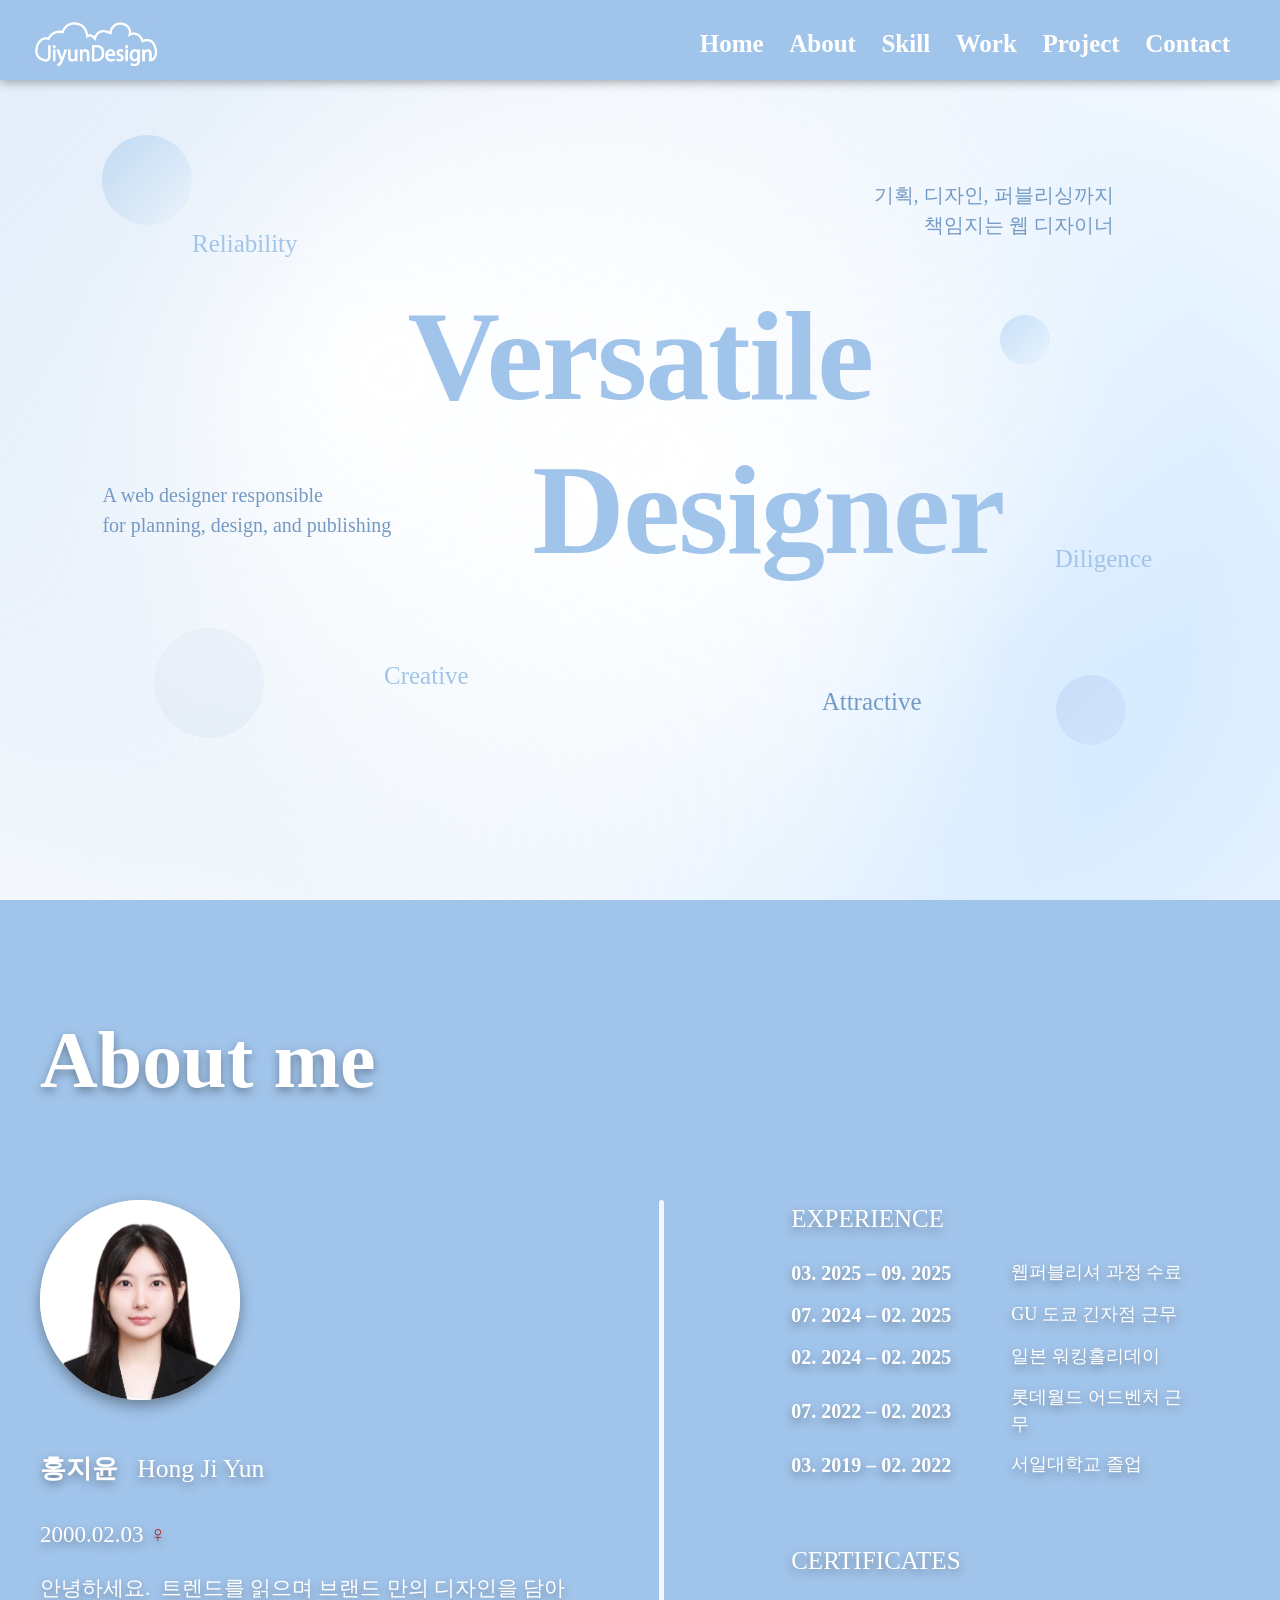
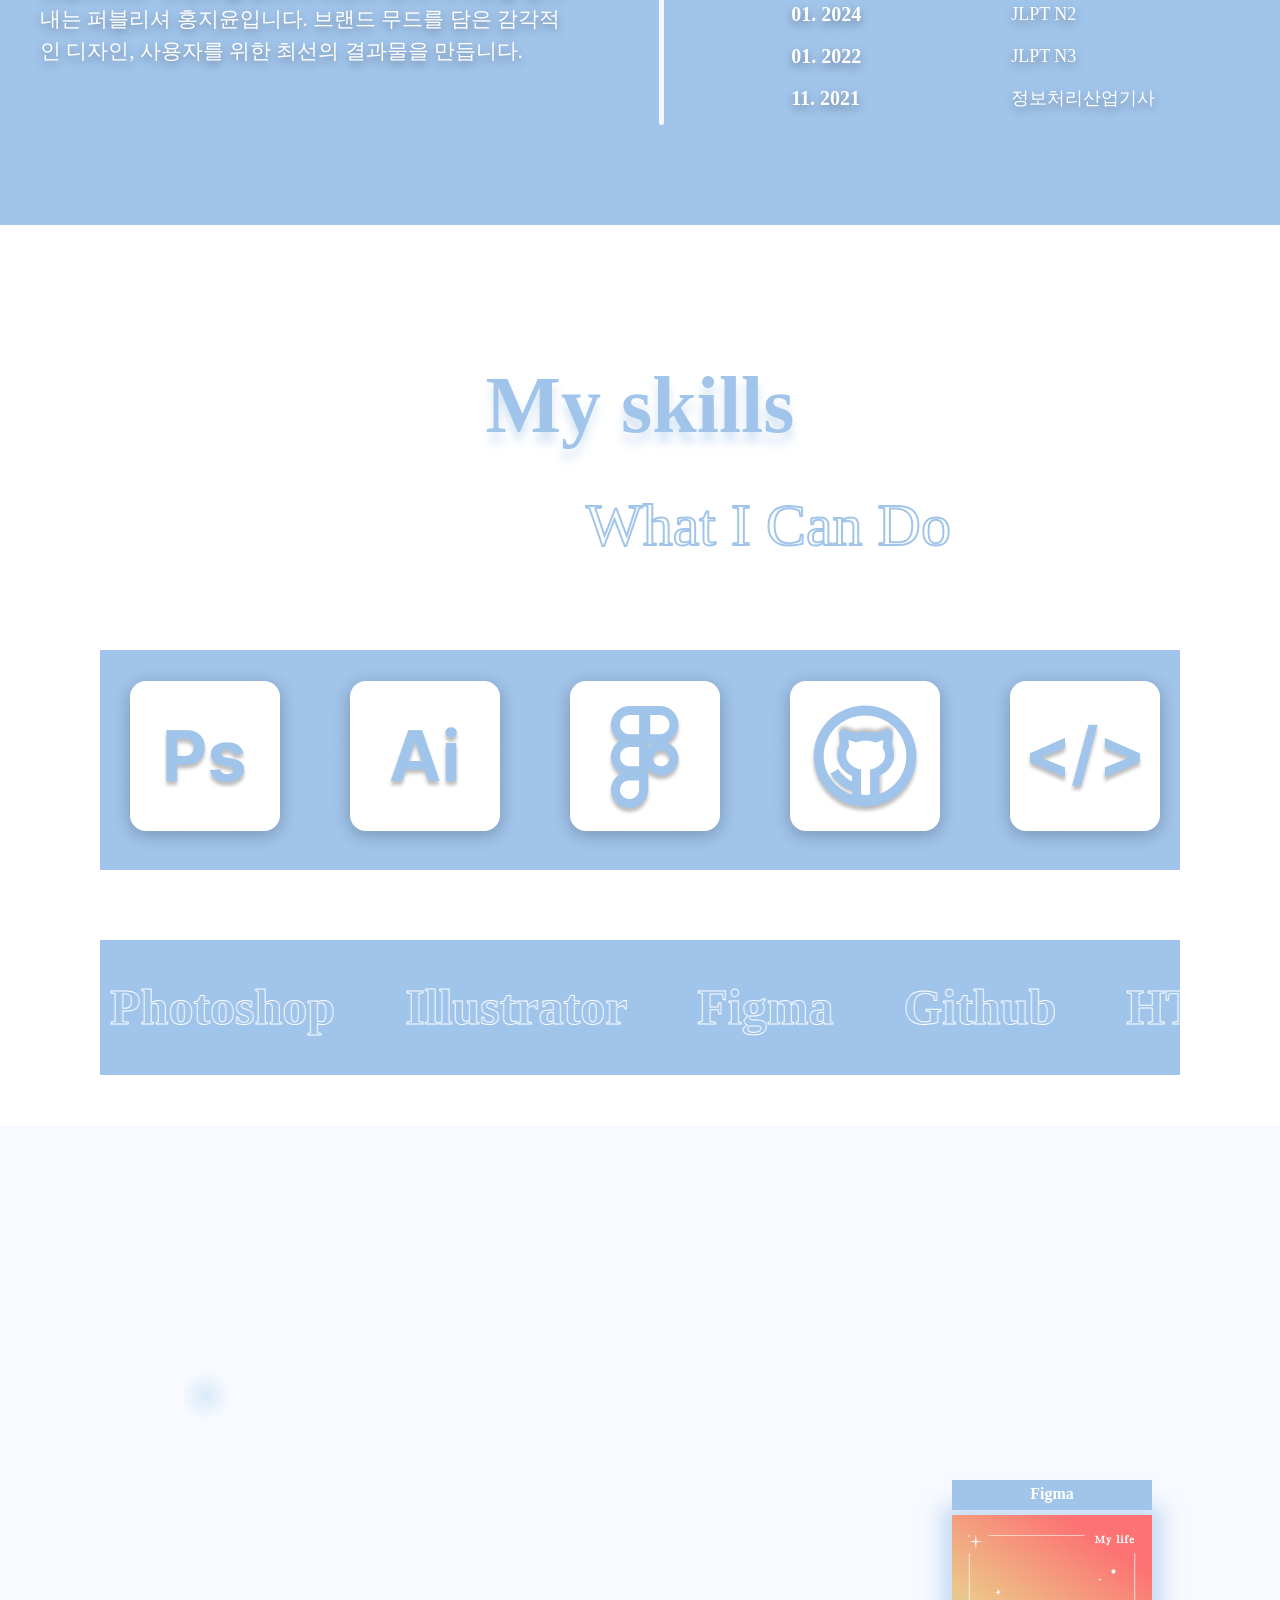
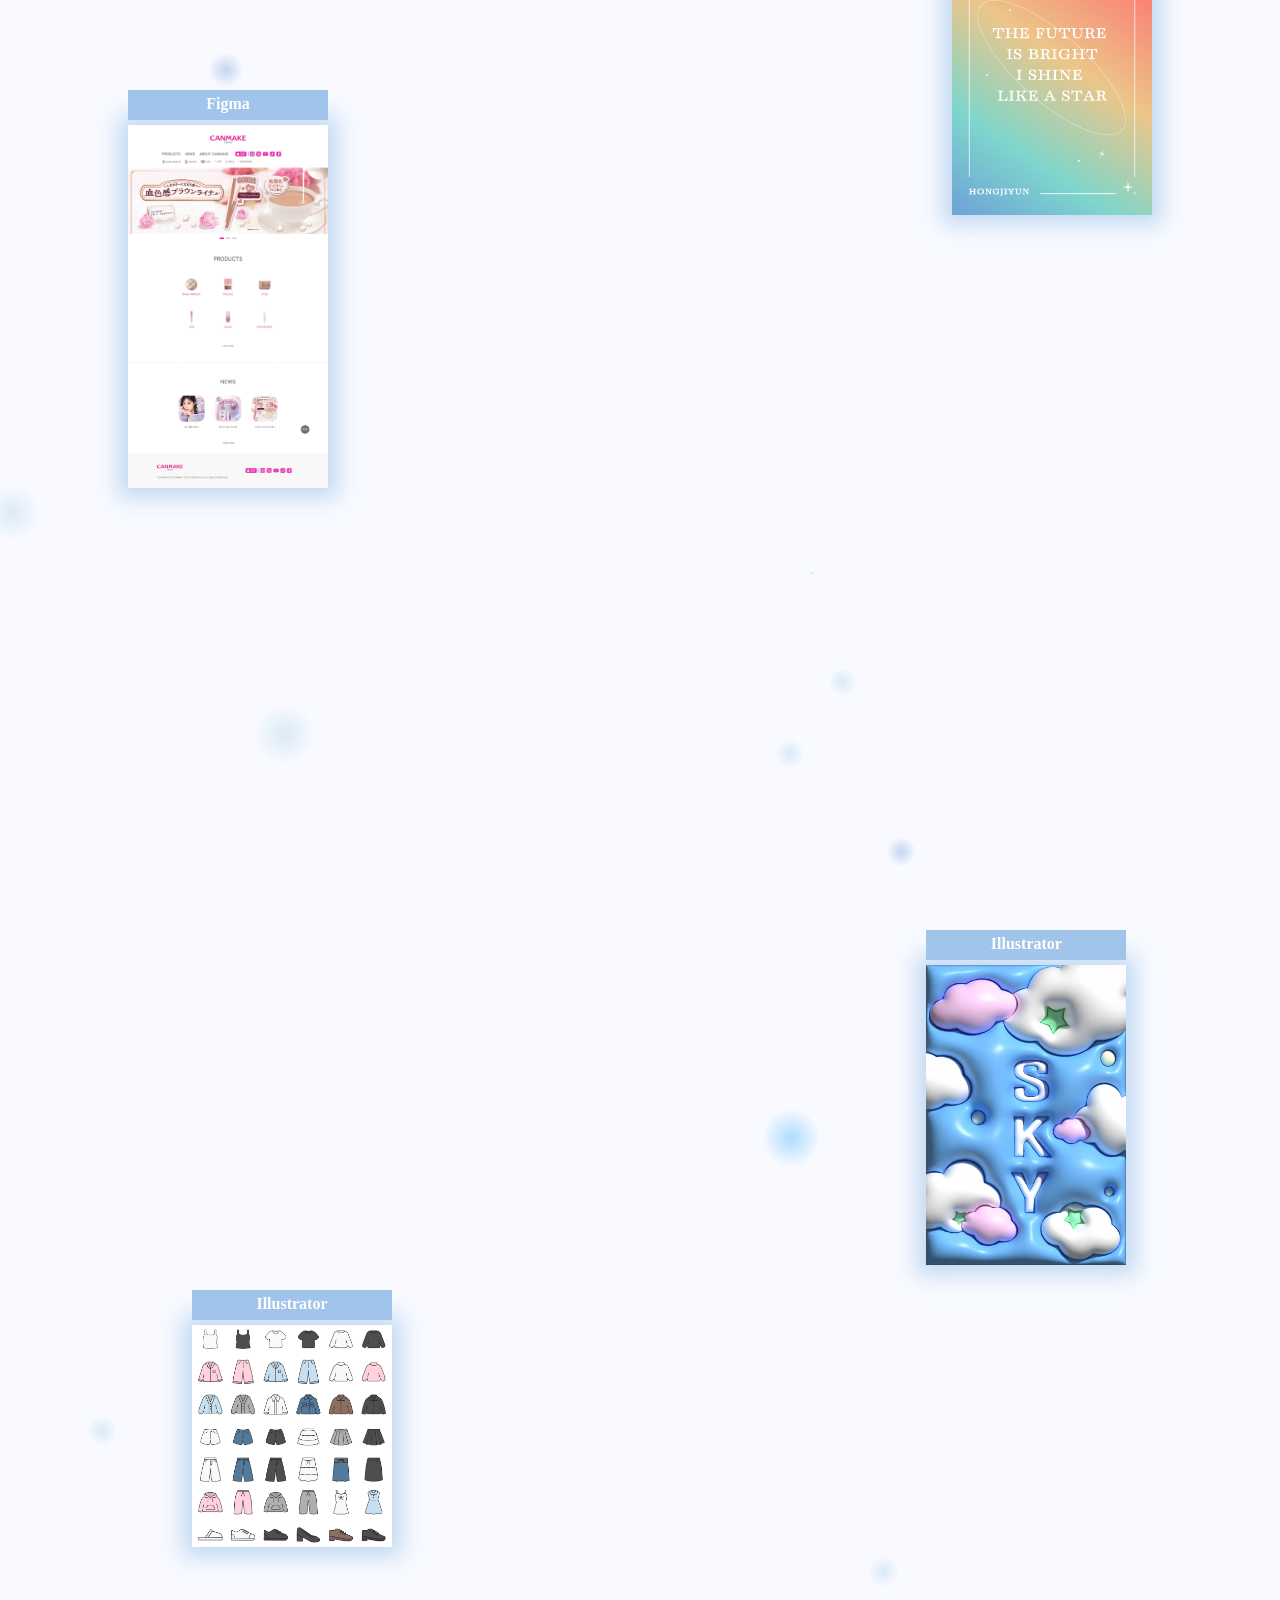
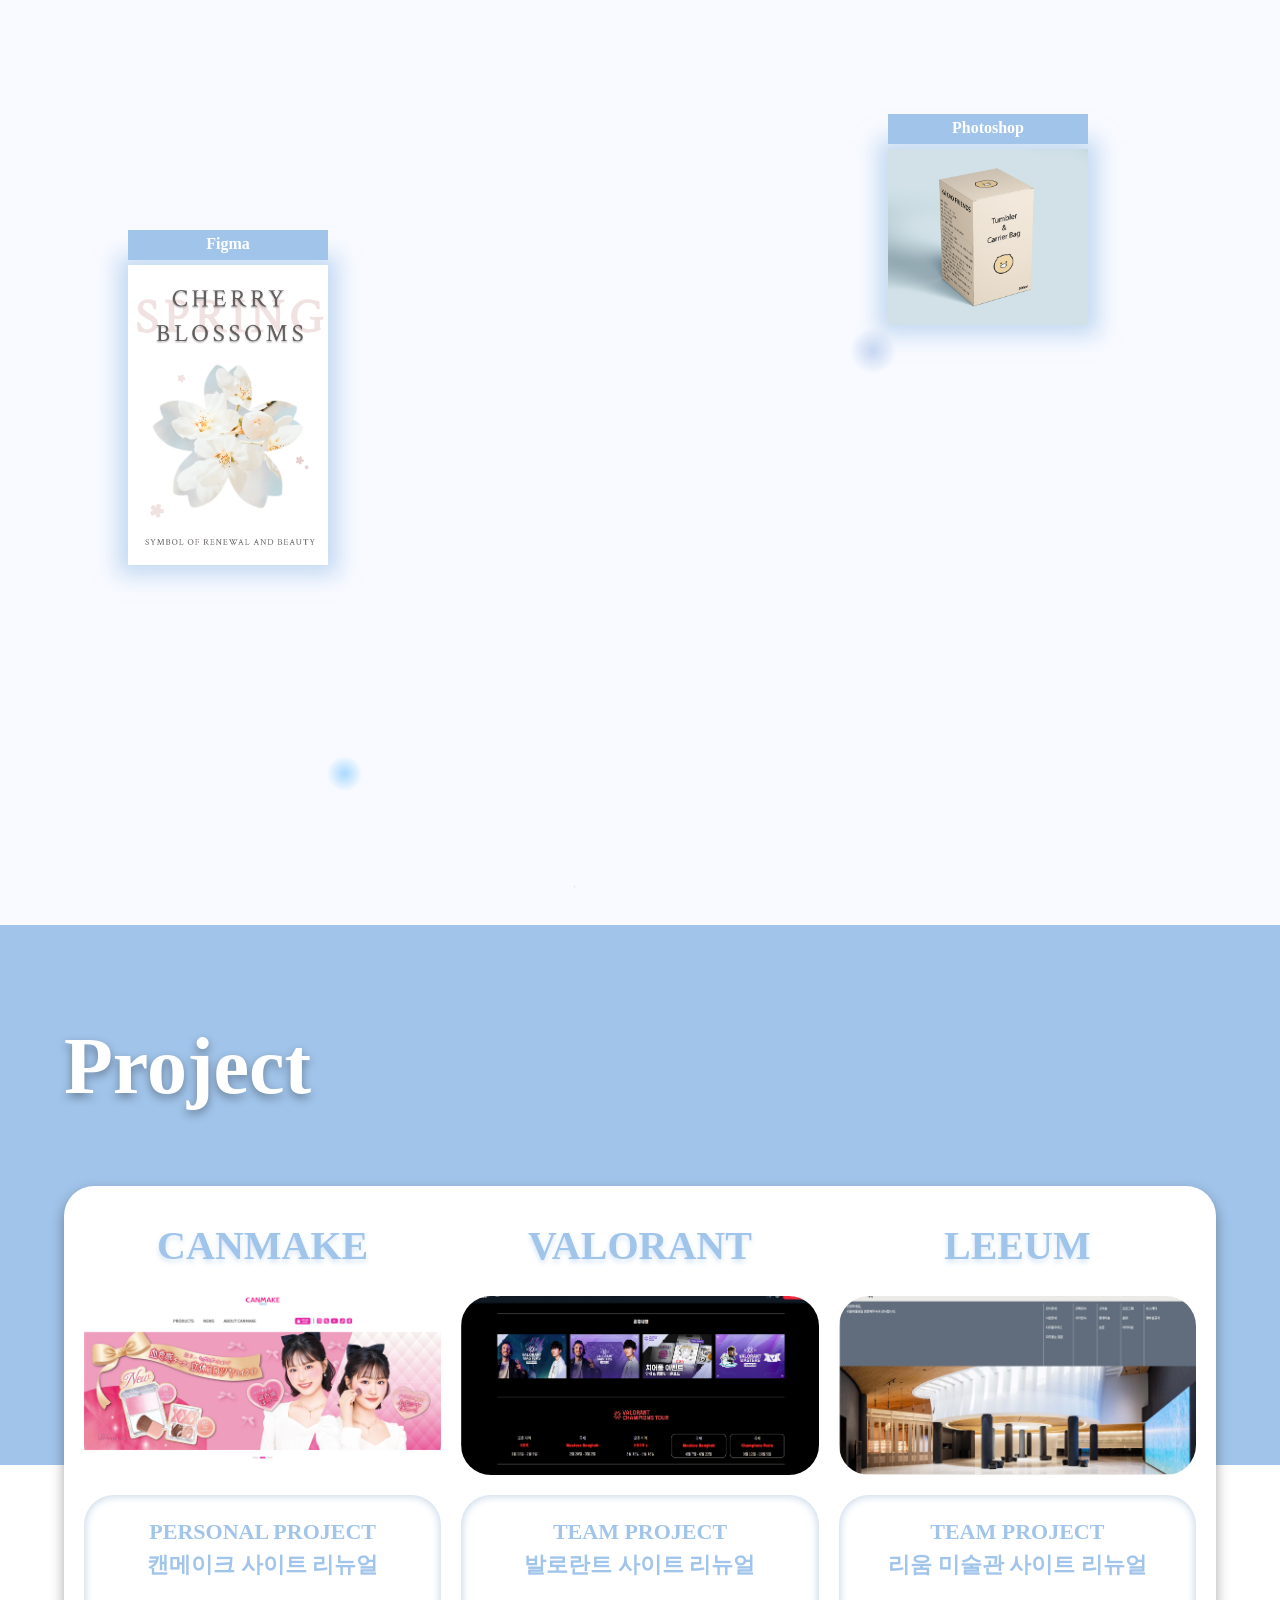
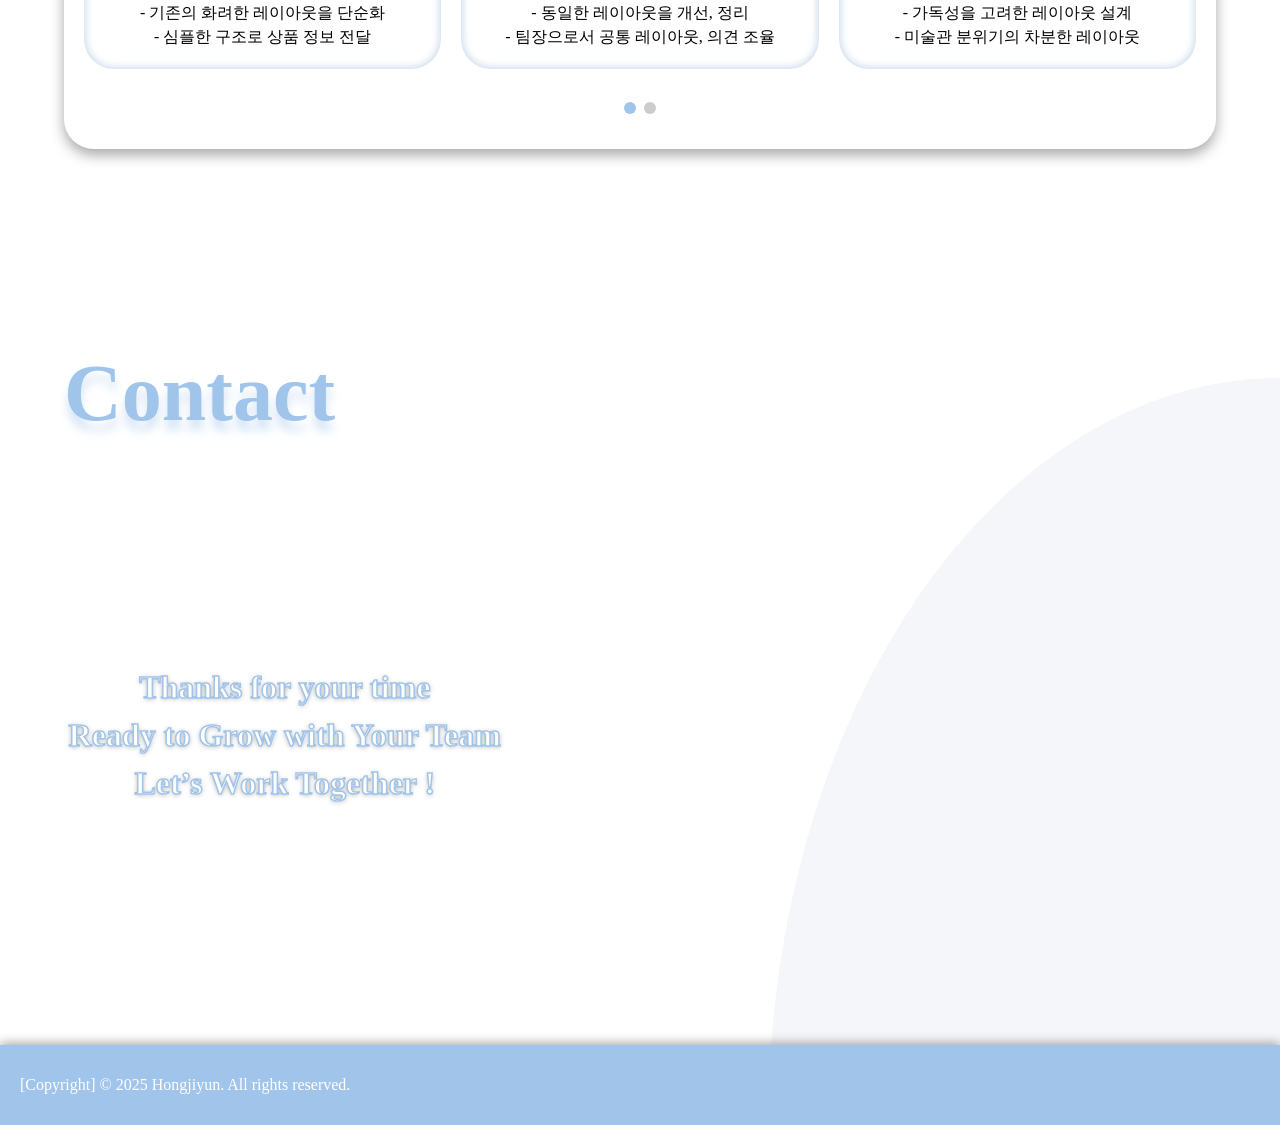
==== index.html @ b05c879b "Add files via upload" ====
<!doctype html>
<html lang="en">
  <head>
    <meta charset="UTF-8" />
    <meta http-equiv="X-UA-Compatible" content="IE=edge" />
    <meta name="viewport" content="width=device-width, initial-scale=1.0" />
    <link rel="icon" href="./img/logo_sky.png" type="image/svg+xml" />

    <title>JiyunDesign</title>
    <link
      rel="stylesheet"
      href="https://cdn.jsdelivr.net/npm/swiper@11/swiper-bundle.min.css"
    />
    <link href="https://unpkg.com/aos@2.3.1/dist/aos.css" rel="stylesheet" />
    <link rel="stylesheet" href="./css/reset.css" />
    <link rel="stylesheet" href="./css/index.css" />
  </head>

  <body>
    <header>
      <h1>
        <a href="./index.html"
          ><img src="./img/logo_sky.png" alt="JiyunDesign" class="logo-img"
        /></a>
      </h1>
      <nav>
        <ul class="gnb">
          <li><a href="#intro">Home</a></li>
          <li><a href="#about">About</a></li>
          <li><a href="#skill">Skill</a></li>
          <li><a href="#work">Work</a></li>
          <li><a href="#project">Project</a></li>
          <li><a href="#contact">Contact</a></li>
        </ul>
      </nav>
    </header>

    <main>
      <!-- intro -->
      <section id="intro">
        <div class="floating-shapes">
          <div class="shape"></div>
          <div class="shape"></div>
          <div class="shape"></div>
          <div class="shape"></div>
        </div>

        <div class="container_text_box">
          <div class="container">
            <h1 data-text="" class="container_up">Versatile</h1>
            <h1 data-text="" class="container_down">Designer</h1>
          </div>

          <div class="text_box">
            <div class="intro_text text1">Reliability</div>
            <div class="intro_text text2">
              A web designer responsible <br />for planning, design, and
              publishing
            </div>
            <div class="intro_text text3">
              기획, 디자인, 퍼블리싱까지 <br />책임지는 웹 디자이너
            </div>
            <div class="intro_text text4">Creative</div>
            <div class="intro_text text5">Attractive</div>
            <div class="intro_text text6">Diligence</div>
          </div>
        </div>
        <!-- 여러 개의 물방울 -->
        <div class="drop drop-1"></div>
        <div class="drop drop-2"></div>
        <div class="drop drop-3"></div>
        <div class="drop drop-4"></div>
        <div class="drop drop-5"></div>
        <div class="drop drop-6"></div>
      </section>

      <!-- about -->
      <section id="about">
        <h1 class="about_me_text">About me</h1>

        <div class="about_two_box" data-aos="fade-up" data-aos-duration="1000">
          <!-- 왼쪽 영역 -->
          <div class="profile_textbox">
            <div class="photo_img_box">
              <div class="profile_img_c"></div>
            </div>

            <div class="name_birth_info_textbox">
              <h2 class="name_textbox">
                홍지윤 &nbsp;&nbsp;<span>Hong Ji Yun</span>
              </h2>
              <p class="birth_textbox">
                2000.02.03 <span style="color: brown">♀</span>
              </p>
              <p class="info_about_textbox">
                안녕하세요.&nbsp;&nbsp;트렌드를 읽으며 브랜드 만의 디자인을
                담아내는 퍼블리셔 홍지윤입니다. 브랜드 무드를 담은 감각적인
                디자인, 사용자를 위한 최선의 결과물을 만듭니다.
              </p>
            </div>
          </div>
          <div class="line_box_container">
            <div class="line_box"></div>
          </div>
          <!-- 오른쪽 영역 -->
          <div class="info_textbox">
            <div
              class="info_text"
              data-aos="fade-left"
              data-aos-duration="1000"
              data-aos-delay="200"
            >
              <h3>EXPERIENCE</h3>
              <ul>
                <li><span>03. 2025 – 09. 2025</span> 웹퍼블리셔 과정 수료</li>
                <li><span>07. 2024 – 02. 2025</span> GU 도쿄 긴자점 근무</li>
                <li><span>02. 2024 – 02. 2025</span> 일본 워킹홀리데이</li>
                <li><span>07. 2022 – 02. 2023</span> 롯데월드 어드벤처 근무</li>
                <li><span>03. 2019 – 02. 2022</span> 서일대학교 졸업</li>
              </ul>
            </div>

            <div
              class="info_text"
              data-aos="fade-left"
              data-aos-duration="1000"
              data-aos-delay="300"
            >
              <h3>CERTIFICATES</h3>
              <ul>
                <li><span>01. 2024</span> JLPT N2</li>
                <li><span>01. 2022</span> JLPT N3</li>
                <li><span>11. 2021</span> 정보처리산업기사</li>
              </ul>
            </div>
          </div>
        </div>
      </section>

      <!-- skill -->
      <section id="skill">
        <li class="skill_text">My skills</li>
        <li class="skill_text_bottom">What I Can Do</li>

        <div class="slide_box">
          <div class="img_box">
            <div class="card">
              <img src="./img/skils_icon/photoshop.png" alt="Photoshop" />
            </div>
            <div class="card">
              <img src="./img/skils_icon/Illustrator.png" alt="Illustrator" />
            </div>
            <div class="card">
              <img src="./img/skils_icon/Figma.png " alt="Figma" />
            </div>
            <div class="card">
              <img src="./img/skils_icon/Github.png" alt="Github" />
            </div>
            <div class="card">
              <img src="./img/skils_icon/HTML5.png" alt="HTML5" />
            </div>
            <div class="card">
              <img src="./img/skils_icon/CSS3.png" alt="CSS3" />
            </div>
            <div class="card">
              <img src="./img/skils_icon/jQuery.png" alt="jQuery" />
            </div>
            <div class="card">
              <img src="./img/skils_icon/javaScript.png" alt="javaScript" />
            </div>
          </div>

          <div aria-hidden class="img_box">
            <div class="card">
              <img src="./img/skils_icon/photoshop.png" alt="Photoshop" />
            </div>
            <div class="card">
              <img src="./img/skils_icon/Illustrator.png" alt="Illustrator" />
            </div>
            <div class="card">
              <img src="./img/skils_icon/Figma.png " alt="Figma" />
            </div>
            <div class="card">
              <img src="./img/skils_icon/Github.png" alt="Github" />
            </div>
            <div class="card">
              <img src="./img/skils_icon/HTML5.png" alt="HTML5" />
            </div>
            <div class="card">
              <img src="./img/skils_icon/CSS3.png" alt="CSS3" />
            </div>
            <div class="card">
              <img src="./img/skils_icon/jQuery.png" alt="jQuery" />
            </div>
            <div class="card">
              <img src="./img/skils_icon/javaScript.png" alt="javaScript" />
            </div>
          </div>
        </div>

        <div class="slide_box_bottom">
          <div class="img_box_bottom">
            <div class="card_bottom">Photoshop</div>
            <div class="card_bottom">Illustrator</div>
            <div class="card_bottom">Figma</div>
            <div class="card_bottom">Github</div>
            <div class="card_bottom">HTML5</div>
            <div class="card_bottom">CSS3</div>
            <div class="card_bottom">jQuery</div>
            <div class="card_bottom">javaScript</div>
          </div>

          <div aria-hidden="true" class="img_box_bottom">
            <div class="card_bottom">Photoshop</div>
            <div class="card_bottom">Illustrator</div>
            <div class="card_bottom">Figma</div>
            <div class="card_bottom">Github</div>
            <div class="card_bottom">HTML5</div>
            <div class="card_bottom">CSS3</div>
            <div class="card_bottom">jQuery</div>
            <div class="card_bottom">javaScript</div>
          </div>
        </div>
      </section>

      <!-- work -->
      <section id="work">
        <div class="text">
          My work <br />
          <h4>
            #Figma <br />#Photoshop<br />
            #Illustrator
          </h4>
        </div>

        <div class="work_img img1">
          <div class="work_img_name">Figma</div>
          <img src="./img/canmake_figma.png" alt="" />
        </div>

        <div class="work_img img2">
          <div class="work_img_name">Illustrator</div>
          <img src="./img/sky_ai.png" alt="" />
        </div>

        <div class="work_img img3">
          <div class="work_img_name">Figma</div>
          <img src="./img/mylife2.png" alt="" />
        </div>

        <div class="work_img img4">
          <div class="work_img_name">Figma</div>
          <img src="./img/cherryblossoms.png" alt="" />
        </div>

        <div class="work_img img5">
          <div class="work_img_name">Illustrator</div>
          <img src="./img/clothes.jpg" alt="" />
        </div>

        <div class="work_img img6">
          <div class="work_img_name">Photoshop</div>
          <img src="./img/box_mokup.png" alt="" />
        </div>
      </section>

      <!-- project -->
      <section id="project">
        <li class="project_text">Project</li>

        <div class="swiper mySwiper">
          <div class="swiper-wrapper">
            <!-- project -->
            <div class="swiper-slide">
              <a
                href="https://hongjiyun.github.io/Canmake_Renewal_HongJiyun/"
                target="_blank"
                class="mainbox_link"
              >
                <div class="swiper_tilte">CANMAKE</div>
                <div class="swiper_img_box swiper_img_box1"></div>
                <div class="swiper_about_box">
                  <div class="swiper_about">
                    PERSONAL PROJECT <br />
                    캔메이크 사이트 리뉴얼
                  </div>
                  <h4>
                    - 기존의 화려한 레이아웃을 단순화<br />
                    - 심플한 구조로 상품 정보 전달
                  </h4>
                </div>
              </a>
            </div>

            <div class="swiper-slide">
              <a
                href="https://hongjiyun.github.io/teamproject_valorant_hjy/"
                target="_blank"
                class="mainbox_link"
              >
                <div class="swiper_tilte">VALORANT</div>
                <div class="swiper_img_box swiper_img_box2"></div>
                <div class="swiper_about_box">
                  <div class="swiper_about">
                    TEAM PROJECT <br />
                    발로란트 사이트 리뉴얼
                  </div>
                  <h4>
                    - 동일한 레이아웃을 개선, 정리<br />- 팀장으로서 공통
                    레이아웃, 의견 조율
                  </h4>
                </div>
              </a>
            </div>

            <div class="swiper-slide">
              <a
                href="https://hongjiyun.github.io/leeum_hjy/"
                target="_blank"
                class="mainbox_link"
              >
                <div class="swiper_tilte">LEEUM</div>
                <div class="swiper_img_box swiper_img_box3"></div>
                <div class="swiper_about_box">
                  <div class="swiper_about">
                    TEAM PROJECT <br />
                    리움 미술관 사이트 리뉴얼
                  </div>
                  <h4>
                    - 가독성을 고려한 레이아웃 설계<br />
                    - 미술관 분위기의 차분한 레이아웃
                  </h4>
                </div>
              </a>
            </div>

            <div class="swiper-slide">
              <a
                href="https://hongjiyun.github.io/zerowaste/"
                target="_blank"
                class="mainbox_link"
              >
                <div class="swiper_tilte">ZEROWASTE</div>
                <div class="swiper_img_box swiper_img_box4"></div>
                <div class="swiper_about_box">
                  <div class="swiper_about">
                    PERSONAL PROJECT <br />
                    제로웨이스트 사이트 제작
                  </div>
                  <h4>
                    - 가상의 브랜드 기획<br />
                    - 심플한 구조로 상품 정보 전달
                  </h4>
                </div>
              </a>
            </div>

            <div class="swiper-slide">
              <a
                href="https://hongjiyun.github.io/teamproject_valorant_hjy/"
                target="_blank"
                class="mainbox_link"
              >
                <div class="swiper_tilte">CANMAKE</div>
                <div class="swiper_img_box swiper_img_box1"></div>
                <div class="swiper_about_box">
                  <div class="swiper_about">
                    PERSONAL PROJECT <br />
                    캔메이크 사이트 리뉴얼 제작
                  </div>
                  <h4>
                    - 기존의 레이아웃을 단순화<br />
                    - 심플한 구조로 상품 정보 전달
                  </h4>
                </div>
              </a>
            </div>
          </div>
          <div class="swiper-pagination"></div>
        </div>
      </section>

      <!-- contact -->
      <section id="contact">
        <li class="contact_text">Contact</li>

        <div class="contact_text_card">
          <li class="contact_text_bottom">
            Thanks for your time<br />
            Ready to Grow with Your Team <br />
            Let’s Work Together !
          </li>

          <div class="contact_card">
            <div class="card-inner">
              <div class="card-front">HongJiyun <span>Web Publisher</span></div>
              <div class="card-back">
                <div class="contact_card_text">
                  <div class="contact_card_text_p">
                    <p>
                      <span style="color: #a1c4ea; font-weight: bold">T : </span
                      >010-7191-4506
                    </p>
                    <p>
                      <span style="color: #a1c4ea; font-weight: bold">M : </span
                      >merjiyun@naver.com
                    </p>
                    <p>
                      <span style="color: #a1c4ea; font-weight: bold">G : </span
                      >https://github.com/hongjiyun
                    </p>
                  </div>
                </div>
              </div>
            </div>
          </div>
        </div>

        <div class="contact_right_box"></div>

        <div class="reserved">
          [Copyright] © 2025 Hongjiyun. All rights reserved.
        </div>
      </section>
    </main>

    <div id="imageModal" class="modal_overlay">
      <div class="modal_content">
        <span class="close_btn">&times;</span>
        <img id="modalImage" src="" alt="" />
      </div>
    </div>
    <script src="https://cdn.jsdelivr.net/npm/swiper@11/swiper-bundle.min.js"></script>
    <script src="https://ajax.googleapis.com/ajax/libs/jquery/3.7.1/jquery.min.js"></script>
    <script src="https://unpkg.com/aos@2.3.1/dist/aos.js"></script>
    <script>
      AOS.init();
    </script>
    <script src="./js/index.js"></script>
    <button id="topBtn" class="top_btn">TOP</button>
  </body>
</html>
---- css/index.css ----
* {
  box-sizing: border-box;
}

html {
  overflow-x: hidden;
}


header {
  position: fixed;
  top: 0;
  left: 0;
  width: 100%;
  height: 80px;
  display: flex;
  align-items: center; 
  background-color: #A1C4EA;
  z-index: 100;
 box-shadow: 0 2px 10px rgba(0, 0, 0, 0.35);
}


header h1 {
  margin: 0; 
  margin-left: 30px; 
  display: flex;
  align-items: center;
  overflow: hidden;
}

header h1 a {
  display: flex;
  align-items: center;
}

.logo-img {
  max-width: 130px;
  width: 100%;
  height: auto;
  display: block;
  transform: translateY(-4px);
}

nav {
  margin-left: auto; 
  padding-right: 20px;
}

.gnb {
  display: flex;
  gap: clamp(10px, 2vw, 35px);
  margin: 0;
  padding-right: 30px;
  box-sizing: border-box;

}


.gnb > li {
  height: 40px;
  border-radius: 10px;
  margin-top: 7px;
  box-sizing: border-box;
  display: flex;         
  justify-content: center; 
  align-items: center;  
  
}

.gnb > li > a {
 color: #ffffff;
  text-align: center;
  font-size: clamp(15px, 2.7vw, 25px);
  font-weight: 700;
}


section{
    width: 100%;
    min-height: 100vh;
}

body{
  margin: 0;
  min-height: 100vh;
	user-select: none; 
  -webkit-user-select: none; 
  }


  /* intro*/
#intro {
  position: relative; 
  height: 100vh; 
  display: flex;
  align-items: center;
  justify-content: center;
  overflow: hidden;
}


#intro.hidden {
  opacity: 0;
}


.text_box,
.floating-shapes {
  position: absolute;
  inset: 0;
}

.shape {
	position: absolute;
	border-radius: 50%;
	opacity: 0.6;
	animation: float 6s ease-in-out infinite;
}

.shape:nth-child(1) {
	width: 90px;
	height: 90px;
	background: linear-gradient(
		135deg,
		#1879d34d,
		rgba(232, 248, 255, 0.1)
	);
	top: 15%;
	left: 8%;
	animation-delay: 0s;
}

.shape:nth-child(2) {
	width: 70px;
	height: 70px;
	background: linear-gradient(
		135deg,
		rgba(131, 156, 224, 0.3),
		rgba(83, 107, 194, 0.1)
	);
	top: 75%;
	right: 12%;
	animation-delay: 2.5s;
}

.shape:nth-child(3) {
	width: 110px;
	height: 110px;
	background: linear-gradient(
		135deg,
		rgba(198, 204, 221, 0.2),
		rgba(57, 126, 196, 0.1)
	);
	bottom: 18%;
	left: 12%;
	animation-delay: 4s;
}

.shape:nth-child(4) {
	width: 50px;
	height: 50px;
	background: linear-gradient(
		135deg,
		rgba(24, 125, 219, 0.3),
		rgba(211, 226, 235, 0.1)
	);
	top: 35%;
	right: 18%;
	animation-delay: 1.2s;
}

@keyframes float {
  0%, 100% {
    transform: translateY(-10px);
  }
  50% {
    transform: translateY(10px);
  }
}




.container {
	text-align: center;
	z-index: 1;
  height: 400px;
  padding: 10px 10px;
  /* margin-left: -100px; */
animation: containerFloat 3s ease-in-out infinite;
box-sizing: border-box;
max-width: 980px;
width: 100%;
}

.container_down{
  margin-left: clamp(1rem, 20vw, 20rem);
  margin-top: -0.3em
}


.container>h1 {
	font-size: clamp(60px, 10vw, 136px);
	font-weight: 700;
	background: linear-gradient(
		135deg,
    #A1C4EA 0%,   
    #A1C4EA 35%,   
    #ffffff 50%,   
    #A1C4EA 65%,   
    #A1C4EA 100%   
	);
	-webkit-background-clip: text;
	background-clip: text;
	-webkit-text-fill-color: transparent;
	background-size: 400% 400%;
	animation: gradientShift 4s ease infinite;
	letter-spacing: -1.5px;
	position: relative;
  
}

@keyframes containerFloat {
  0%, 100% {
    transform: translateY(-10px);
  }
  50% {
    transform: translateY(10px);
  }
}



@keyframes gradientShift {
	0%,
	100% {
		background-position: 0% 50%;
	}
	50% {
		background-position: 100% 50%;
	}
}


@keyframes fadeInUp {
	from {
		opacity: 0;
		transform: translateY(25px);
	}
	to {
		opacity: 1;
		transform: translateY(0);
	}
}


.text_box {
  position: absolute; 
  top: 0;
  left: 0;
  width: 100%;
  height: 100%;
  
}

.intro_text {
  position: absolute;
  color: #A1C4EA;
  font-weight: 500;
  font-size: 20px;
  z-index: 99;
}


.text1 { top: 25%; left: 15vw; font-size: 25px; }
.text2 { bottom: 40%; left: 8vw; color: #739ac4; }
.text3 { top: 20%; right: 13vw; text-align: right; color: #739ac4; white-space: nowrap;}
.text4 { top: 73%; left: 30vw; font-size: 25px;}
.text5 { bottom: 20%; right: 28vw;  font-size: 25px; color: #739ac4;}
.text6 { top: 60%; right: 10vw; font-size: 25px;}




/* drop */
:root {
  --blue-1: rgb(143, 182, 235);
  --blue-2: rgb(214, 225, 240);
  --blue-3: rgb(119, 171, 230);
  --blue-4: rgb(194, 216, 247);
}

.drop {
    position: absolute;
  top: -30px;
  width: 30px;
  height: 30px;
  border-radius: 50%;
  opacity: 0.5;

  animation: drop 5s linear infinite;
  will-change: transform;
  pointer-events: none;

  &.drop-1 {
    left: 10%;
    animation-delay: 0s;
    background-color: var(--blue-1);
    width: 40px;
    height: 40px;
  }

  &.drop-2 {
    left: 30%;
    animation-delay: 1.2s;
    background-color: var(--blue-2);
  }

  &.drop-3 {
    left: 20%;
    animation-delay: 2.5s;
    background-color: var(--blue-3);
  }

  &.drop-4 {
    left: 70%;
    animation-delay: 1.8s;
    background-color: var(--blue-1);
  }

  &.drop-5 {
    left: 80%;
    animation-delay: 3s;
    background-color: var(--blue-4);
    width: 40px;
    height: 40px;
  }

  &.drop-6 {
    left: 90%;
    animation-delay: 0s;
    background-color: var(--blue-1);
  }
}



@keyframes drop {
  0% {
    transform: translateY(0) scale(1);
  }
  100% {
    transform: translateY(100vh) scale(0.8);
  }
}

.about_me_text,.project_text{
  text-shadow: 0 4px 10px rgba(0,0,0,0.35);
  font-size: clamp(80px, 6vw, 120px);
  font-weight: 700;

}


 .skill_text, #work>.text,  .contact_text{
text-shadow: 0 10px 10px rgba(161, 196, 234, 0.45);
  font-size: clamp(80px, 6vw, 120px);
  font-weight: 700;


}


/* about */
#about {
  background-color: #A1C4EA;
  width: 100%;
  box-sizing: border-box;
  position: relative;
   padding: 100px 0;
   color: #FFF;
  text-shadow: 0 4px 10px rgba(0,0,0,0.35);

}


.about_me_text{
  margin-bottom: 30px;  
  max-width: 1200px;
  margin: 0 auto;
}

.about_two_box {
  max-width: 1200px;
  margin: 0 auto;
  display: flex;
  align-items: stretch; 
  justify-content: space-between;
  gap: clamp(20px, 4vw, 60px);
  box-sizing: border-box;
  margin-top: 80px;
}


/* 왼쪽 */
.profile_textbox {
  width: 45%;
  
}

.photo_img_box {
  width: 200px;
  aspect-ratio: 1 / 1;
  background: #fff;
  border-radius: 50%;
  box-shadow: 0 6px 14px rgba(0, 0, 0, 0.35);
  display: flex;
align-items: center;
margin-bottom: 50px;

}

.profile_img_c {
width: 100%;
  height: 100%;
  background-image: url(./../img/myphoto.jpg);
  background-repeat: no-repeat;
  background-size: 118%;
  background-position: center 0%;
  border-radius: 50%;
}


.name_textbox {
  font-size: clamp(20px, 2vw, 35px);
  font-weight: 700;
  margin-bottom: 30px;
}

.name_textbox span {
  display: inline;
    font-size: clamp(20px, 2vw, 30px);
  font-weight: 400;
  margin-top: 4px;
    
}

.birth_textbox {
  margin: 10px 0 20px;
  font-size: clamp(18px, 2vw, 23px);

}

.info_about_textbox {
  font-size: clamp(19px, 2vw, 21px);
}



/* 라인박스 */
.line_box_container {
  flex: 0 0 60px;
  display: flex;
  align-items: center;
  justify-content: center;
}

.line_box {
  width: 5px;
  height: 100%; 
  background-color: #f5f6fa;
  border-radius: 3px;
}


/* 오른쪽 */
.info_textbox {
  width: 45%;
  display: flex;
  align-items: center;
  justify-content: center;
  flex-direction: column; 
  gap: 50px;
  border-radius: 30px;
  box-sizing: border-box;
  flex: 1;
  min-width: 0;   
  white-space: normal; 
}


.info_text {
  max-width: 400px;
  width: 100%;
  margin: 0 auto;
  min-width: 0; 
}

.info_text h3 {
  font-size: clamp(20px, 3vw, 25px);
  margin-bottom: 20px;
  white-space: nowrap; 
}

.info_text li {
  display: flex;
  align-items: center;
  gap: clamp(12px, 2vw, 20px);
  margin-bottom: 12px;
  min-width: 0;
}



.info_text li {
  font-size: clamp(16px, 2vw, 18px);
}


/*왼쪽 */
.info_text li span:first-child {
  width: 180px;
  flex-shrink: 0;
  white-space: nowrap;
  font-size: clamp(16px, 10vw, 20px);
  font-weight: 600;
   margin-right: clamp(12px, 2vw, 20px);
}



/* skill */
#skill{
   width: 100%;
   padding: 100px;
   padding-top: 120px;
   padding-bottom: 0;
   box-sizing: border-box;
   background-color: #FFF;
}

/* skill text */
.skill_text{
  text-align: center;
  color: #A1C4EA;
}


.skill_text_bottom{
  color: #ffffff;     
  font-weight: 500;    
  -webkit-text-stroke: 2px #A1C4EA;
  font-size: clamp(17px, 7vw, 60px);
  margin-top: 15px;
  margin-bottom: 80px;
  padding-left: 45%;
white-space: nowrap;
}

/* slide_box */
 .slide_box {
  margin: 0 auto;
  padding: 5px 0;
  max-width: 100%;
  overflow: hidden;
  display: flex;
  background-color: #A1C4EA;
  box-sizing: border-box;
  z-index: 9;
  
}

.slide_box:hover .img_box {
  animation-play-state: paused;
}

.slide_box > div {
  flex: 0 0 100%;
}

.img_box {
  display: flex;
  gap: 10px;
  padding: 0 10px 0 0;
  will-change: transform;
  animation: scrolling 10s linear infinite;
  width: max-content;
}

@keyframes scrolling {
  0% { transform: translateX(0); }
  100% { transform: translateX(-100%); }
}

.card {
  width: 100%;
  border-radius: 24px;
  padding: 10px;
  display: flex;
  justify-content: center;
  align-items: center;
  min-height: 200px;
}

.slide_box_bottom {
  margin: 70px auto 0;
  padding: 30px 0;
  max-width: 100%;
  overflow: hidden;
  display: flex;
  background-color: #A1C4EA;
  box-sizing: border-box;
  align-items: center;
}

.slide_box_bottom:hover .img_box_bottom {
  animation-play-state: paused;
}

.slide_box_bottom > div {
  flex: 0 0 auto;
}

.img_box_bottom {
  display: flex;
  gap: 50px;
  padding-right: 30px;
  will-change: transform;
  animation: scrolling_bottom 15s linear infinite reverse;
  width: max-content;
}

.img_box,
.img_box_bottom {
  will-change: transform;
  backface-visibility: hidden;
}


@keyframes scrolling_bottom {
  0% { transform: translateX(0); }
  100% { transform: translateX(-100%); }
}

.card_bottom {
  min-height: 40px;
  padding: 0 10px;
  display: flex;
  justify-content: center;
  align-items: center;
  font-size: 50px;
  font-weight: 600;
  color: #A1C4EA;
  white-space: nowrap;
  -webkit-text-stroke: 1px #ffffff;
}



  /* work */
#work{
  width: 100%;
  min-height: 3000px;
  background-color: #ffffff;
  position: relative;
  z-index: 20;
  text-align: center;
  font-weight: bold;
  container-type: size;
  
}


#work canvas {
  position: absolute;
  top: 0;
  left: 0;
  display: block;
  width: 100%;
  height: 100%;
  background: #f8faff;
  z-index: 0;
}

  #work>.text{
    font-weight: 800;
  }


.text {
  position: sticky;
  max-width: 700px;
  width: 100%;
  top: 38%;
  margin: 0 auto;
  color: #A1C4EA;
  opacity: 0;
  transition: opacity 0.3s ease;
  z-index: 99;
  -webkit-text-stroke: 0.8px #fff;
   will-change: opacity;
  transform: translateZ(0);
}

.text>h4{
  color: #A1C4EA;
  font-weight: 900;
  -webkit-text-stroke: 0.8px #fff;
  	font-size: clamp(20px, 6vw, 30px);

}

.text.active {
  opacity: 1;     
  visibility: visible;   
  pointer-events: auto;     
}


.work_img {
  position: absolute;
  z-index: 30;
  max-width: 200px;
  width: 100%; 
box-shadow: 0 0 20px 10px rgba(161, 196, 234, 0.6);
  display: flex;
  flex-direction: column;
  gap: 8px; 

  
}

.work_img > img {
  width: 100%;      
  height: auto;     
  display: block;
  max-width: 100%;  
  object-fit: contain; 
}


/* img1234 */
.img1{
  top: 20%;
  left: 10%;
}

.img2{
  top: 48%;
  right: 12%;
}

.img3{
  top: 13%;
  right: 10%;
}

.img4{
  top: 78%;
  left: 10%;
}

.img5{
  top: 60%;
  left: 15%;
}

.img6{
  bottom: 20%;
  right: 15%;
}


.work_img_name {
  max-width: 200px;
  width: 100%;
  height: 30px;
  position: absolute;
  top: -35px;
  background-color: #A1C4EA;       
  padding: 2px;
  box-sizing: border-box;
  color: #FFF;
  font-size: clamp(12px,4vw,16px);
}

/* modal img */
.modal_overlay {
  display: none; 
  position: fixed;
  z-index: 9999;
  left: 0;
  top: 0;
  width: 100%;
  height: 100%;
  background-color: #fff; 
}

.modal_content {
  width: 100%;
  height: 100%;
  display: flex;
  justify-content: center;
  align-items: center;
}

.modal_content img {
  max-width: 100%;
  max-height: 100%;
  object-fit: contain; 
}

/* cloase btn */
.close_btn {
  position: absolute;
  top: 20px;
  right: 30px;
  color: #A1C4EA; 
  font-size: 60px;
  font-weight: bold;
  cursor: pointer;
  z-index: 10000;
  line-height: 1;
}

.modal_content img {
  max-width: 100%;
  max-height: 100%;
  object-fit: contain;
  transition: transform 0.1s ease-out; 
  cursor: grab; 
  user-select: none;
  -webkit-user-drag: none; 
  position: relative;
}

.modal_content img:active {
  cursor: grabbing; 
}



/* project  */
#project{
position: relative;
  background: linear-gradient(
    to bottom,
    #A1C4EA 60%,
    #fff 60%
  );
}



.project_text{
  color: #ffffff;
  position: absolute;
  top: 9%;
  left: 5%;
  pointer-events: none;
}



.swiper {
  width: 90%;
  background-color: rgb(255, 255, 255);
  box-sizing: border-box;
 position: absolute;
 top: 29%;
 text-align: center;
 display: flex;
  flex-direction: column;
  padding: 30px 20px 80px 20px;
  left: 5%;
  border-radius: 30px;
  box-shadow: 0 6px 14px rgba(0, 0, 0, 0.35);
  overflow: hidden;
}


.swiper_img_box{
  aspect-ratio: 2 / 1;  
  max-width: 450px;
  width: 100%;
  background-size: cover; 
  background-position: center;
  margin: 0 auto;
  margin-bottom: 20px;
  border-radius: 30px;
}

.swiper_img_box1{background-image: url(../img/canmake_s.png);}
.swiper_img_box2{background-image: url(../img/valorant_s.png);}
.swiper_img_box3{background-image: url(../img/leeum_s.png);}
.swiper_img_box4{background-image: url(../img/zerowaste_s.png);}


.swiper_about{
 font-size: 22px; 
  font-weight: 700;  
  color: #A1C4EA;
  margin-bottom: 20px;
  text-align: center;
  align-items: center;
  border-radius: 30px;
  /* text-shadow: 0 2px 5px rgba(161, 196, 234, 0.45); */
}

.swiper-pagination{
  margin-bottom: 20px;
  
}
.swiper-container .swiper-pagination {
    display: flex;
    justify-content: center;
    align-items: center;
    gap: 15px; 
    bottom: 20px;
    width: 100%;
}

.swiper-pagination .swiper-pagination-bullet {
    width: 12px;
    height: 12px;
    background: #ccc;
    opacity: 1;
    margin: 0; 
}

.swiper-pagination .swiper-pagination-bullet-active {
    background: #A1C4EA;
}

a {
  text-decoration: none;      
  outline: none;             
  -webkit-tap-highlight-color: rgba(0,0,0,0);  
}

a:focus, a:active {
  outline: none;             
}


.swiper_about_box{
  border-radius: 30px;
  box-shadow: inset 0 0 8px 1px #c4d5e7;
  padding: 20px 0;
  max-width: 450px;
  width: 100%;
  margin: 0 auto;
}



a:link h4, 
a:visited h4, 
a:hover h4, 
a:active h4 {
  color: rgb(0, 0, 0); 
  text-decoration: none;
  
}



/* box hover */
.swiper-slide {
  display: flex;
  flex-direction: column;
  border-radius: 30px;
  box-sizing: border-box;
  transition: background-color 0.3s ease, color 0.3s ease;
  cursor: pointer; 
}

.swiper_tilte {
  font-size: 40px;
  font-weight: 700;
  color: #A1C4EA;
  margin-bottom: 20px;
  text-shadow: 0 3px 5px rgba(161, 196, 234, 0.45);
  transition: color 0.3s ease, text-shadow 0.3s ease; 
}

.swiper-slide:hover {
  background-color: #A1C4EA; 
}

.swiper-slide:hover .swiper_tilte {
  color: #ffffff; 
text-shadow: 0 4px 10px rgba(0,0,0,0.35);
}

.swiper-slide:hover .swiper_about{
  color: #ffffff; 
}

.swiper-slide:hover .swiper_about_box{
  box-shadow: none;
text-shadow: 0 4px 10px rgba(0,0,0,0.35);
}





/* contact */
#contact{
  position: relative;
 background-color: #FFF;

}

.contact_text{
  color: #A1C4EA;
  position: absolute;
  top: 12%;
  left: 5%;
  z-index: 99;
}

.contact_text_card{
  display: flex;
  justify-content: space-around;
  position: absolute;
  top: 40%;
  left: 5%; 
  width: 90%;
  z-index: 10;
  perspective: 1000px;
   gap: clamp(16px, 4vw, 60px);
}

.contact_text_bottom{
  white-space: nowrap;
  font-size: clamp(30px, 2.5vw, 50px);
  font-weight: 700;
  color: #ffffff;
  -webkit-text-stroke: 1.5px #A1C4EA;
  display: flex;
  text-align: center;
  align-items: center;
   text-shadow: 0 1px 5px rgba(0,0,0,0.35);
}

/* contact_right_box */
.contact_right_box{
  position: absolute;
 bottom: 0;
  right: 0;          
  width: 40%;         
  height: 83%;      
  background-color: #f5f6fa;
border-top-left-radius: 100%;
 
}

.contact_card {
  max-width: 650px;
 width: 100%;
  aspect-ratio: 650 / 300; 
}

.card-inner {
  position: relative;
  width: 100%;
  height: 100%;
  transform-style: preserve-3d; 
  transition: transform 0.6s;
}

.contact_card:hover .card-inner,
.contact_card.is-flipped .card-inner {
  transform: rotateY(180deg);
}

.card-front,
.card-back {
  position: absolute;
  width: 100%;
  height: 100%;
  backface-visibility: hidden; 
  display: flex;
  align-items: center;
  justify-content: center;
  font-size: 1.5rem;
  border-radius: 10px;
}

.card-back {
   display: block; 
-webkit-user-select: text;
  user-select: text;
}

/* front */
.card-front {
  background-color: #A1C4EA;
  background-image: url("../img/logo_sky.png");
  background-repeat: no-repeat;
  background-size: clamp(150px,3vw, 200px);
  background-position: right 20px bottom 20px;
  box-shadow: 0 6px 14px rgba(0, 0, 0, 0.35);
  font-size: clamp(40px, 3vw, 50px);
  font-weight: 600;
  display: flex;
  flex-direction: column; 
  justify-content: center;
  align-items: flex-start;
  padding-left: 80px; 
  box-sizing: border-box;
  color: #FFF;
}


/*back */
.card-back {
  background: #FFF;
  transform: rotateY(180deg); 
  box-shadow: 0 6px 14px rgba(0, 0, 0, 0.35);
  background-image: url("../img/logo_sky.png");
  background-repeat: no-repeat;
  background-size: clamp(150px,3vw, 200px);
  background-position: right 20px top 20px;
  font-size: clamp(16px, 3vw, 24px);
  font-weight: 400;
  
}

.card-front span {
  margin-top: 30px; 
  font-size: clamp(19px, 3vw, 24px);
  font-weight: 400;
  color: #FFF;
text-shadow: 0 4px 10px rgba(0,0,0,0.35);

}


.contact_card_text {
  position: absolute;
  top: 30%;
  left: 10%;
  display: flex;
  flex-direction: column;
  gap: clamp(10px, 1.2vw, 14px);
}

.contact_card_text p {
  margin-bottom: clamp(6px, 10vw, 12px);
}

.contact_card_text_p span{
-webkit-user-select: none;
  user-select: none;
}


.reserved{
  position: absolute;
  bottom: 0;
  width: 100%; 
  height: 80px; 
  background-color: #A1C4EA;
  display: flex;
  text-align: center;
  align-items: center;
  padding-left:  20px;
  box-sizing: border-box;
  color: #FFF;
  font-size: clamp(13px,2.4vw,16px);
box-shadow: 0 -2px 10px rgba(0, 0, 0, 0.35);
}


.top_btn {
  position: fixed;
  bottom: 100px;         
  right: 30px;          
  z-index: 999;     
  width: 40px;
  height: 40px;
  background-color: #A1C4EA;
  color: #fff;
  border: none;
  border-radius: 50%;
  cursor: pointer;
  font-size: 12px;
  font-weight: bold;
  opacity: 0;
  visibility: hidden;
  transition: all 0.4s ease; 
box-shadow: 0 2px 5px rgba(0, 0, 0, 0.35);

}

.top_btn.show {
  opacity: 1;
  visibility: visible;
}

.top_btn:hover {
  background-color: #A1C4EA;

}



/* 반응형 */

/* 1230 */
@media (max-width: 1230px) {
.about_two_box,.about_me_text{
  width: min(90%, 1200px);
}

.info_text li span:first-child {
  font-size: clamp(10px, 10vw, 18px);
  
}

/* 우측 span */
.info_text li{
  font-size: clamp(8px, 2vw, 16px);
  gap: 0;

}

.contact_text_card{
  display: flex;
  flex-direction: column;
   align-items: center;  
  width: 70%;
   position: absolute;
    top: 30%;
    left: 50%;
    transform: translateX(-50%); 
   gap:80px;

}

.contact_text_bottom{
  font-size: clamp(30px, 3vw, 50px);

} 

}


/* 1049 */
@media (max-width: 1049px) {

.info_about_textbox{
  font-size: clamp(16px, 1vw, 20px);
}

.info_text li span:first-child {
  font-size: clamp(16px, 1vw, 18px);
  margin-right: 0;
}

/* 우측 span */
.info_text li{
  font-size: clamp(14px, 1vw, 16px);
}

}


/* 930 */
/* about - colum */
@media (max-width: 930px) {


#about{
  padding-top: 80px;
  padding-bottom: 0;
}

  .about_me_text{
    width: fit-content;
    margin: 0 auto;
  font-size: clamp(50px, 10vw, 80px);

  }


  .about_two_box {
    flex-direction: column;  
    align-items: center;     
  margin-top: 15px;

  }

  .profile_textbox,
  .info_textbox {
    width: 100%;           
    min-width: auto;        
  }

  .info_textbox{
  padding: 10px;
  padding-left: 50px;
  border: 2px solid #fff;
  max-width: 522px;
  width: 100%;
  }


.profile_textbox{
  display: flex;
  align-items: center;
  gap: 30px;
  width: auto;
  border: 2px solid #fff;
  padding: 10px;
  border-radius: 30px;

}

  .line_box_container {
    display: none;         
  }

  .name_textbox,.birth_textbox{
    margin: 0;
  }



.name_birth_info_textbox{
   display: flex;
  flex-direction: column; 
  gap: 10px;
}

  .info_about_textbox{
    max-width: 320px;
    width: 100%;
    height: auto;
    font-size: clamp(12px, 2vw, 15px);
  }

   .photo_img_box {
    width: 150px;
    margin-bottom: 0;

  }

  .info_text {
    max-width: 340px;

  }

  .birth_textbox{
  font-size: clamp(14px, 2vw, 18px);
  }

.name_textbox {
  font-size: clamp(15px, 2vw, 20px);

}

.name_textbox span {
  font-size: clamp(14px, 2vw, 18px);
  
}


/* skill */
#skill{
   padding: 0;
   padding-top: 180px;
}


  .card {
    min-height: 120px;      
    padding: 7px;          
  }

  .card img {
    width: 100px;
    height: auto;         
  }

.card_bottom{
  font-size: 30px;
}


/* work */
.work_img{
width: clamp(100px, 20vw, 200px);
}

#work>.text{
font-size: clamp(50px, 8vw, 80px);
}


/* contact */
.contact_text_card{
    width: 90%;
}
.card-front {
  background-size: clamp(90px,20vw, 200px);
  font-size: clamp(18px, 7vw, 40px);
  padding-left:clamp(20px,8vw, 80px); 
}

.card-front span {
 margin-top: clamp(10px, 5vw, 30px);
  font-size: clamp(10px, 4vw, 22px);
  font-weight: 400;
}

.card-back {
 background-size: clamp(80px,20vw,150px);
 font-size: clamp(12px, 7vw, 16px);
}

.contact_card_text {
  font-size: clamp(8px, 4vw, 20px);
}

.contact_card_text p {
  margin-bottom: clamp(3px, 0.86vw, 10px);
}

 .skill_text,.project_text,.contact_text{
  font-size: clamp(70px, 10vw, 80px);

  }
}



/* 500 */
@media (max-width: 500px) {

header h1 {
    display: none;
  }

nav {
    /* width: 100%;  */
    display: flex;
    justify-content: center;
    margin: 0 auto;
    padding: 0;
  }
  .gnb{
    padding:10px 0;
  }

#intro {
  padding-top: 20%;
  box-sizing: border-box;
}

 .shape {
    animation: none;
    transform: none;
  }

.container_text_box{
   display: flex;
    flex-direction: column;
    align-items: center; 
    justify-content: center;
    position: static;
  gap: 80px;
}

.container{
  margin: 0 auto;
  height: auto;
}

.container>h1 {
	font-size: clamp(60px, 10vw, 70px);
  margin: 0;
}

.text_box {
    display: flex;
    flex-direction: column;
    align-items: center; 
    justify-content: center;
    height: auto;         
    position: static;
    gap: 50px;
  }

  .intro_text {
    position: relative; 
    top: auto ;
    left: auto ;
    right: auto ;
    bottom: auto ;
    margin: 10px 0;
    font-size: clamp(15px, 4vw, 18px);
    text-align: center;

  }
.text2{
  color: #97b2ce;
}

.text1,.text4,.text5,.text6{
  display: none;
}

/* about */

.about_me_text{
  margin-top: 20px;
}
   .info_textbox{
    padding-left: 10px;
    padding-right: 0;
  }

  .about_two_box {
    gap: 50px;
    margin-top: 50px;
  }


.info_text li span:first-child {
  font-size: clamp(15px, 1vw, 18px);
  margin-right: 0;
}

/* 우측 span */
.info_text li{
  font-size: clamp(13px, 1vw, 16px);
}

/* skill */

#skill{
padding-top: 200px;
}

.skill_text_bottom{
   -webkit-text-stroke: 0.8px #A1C4EA;
}


/* contact */
.contact_text_bottom{
  font-size: clamp(20px, 5vw, 30px);
} 

.contact_text_card{
  margin-top: 10%;
  gap: 130px;
}
.contact_text_bottom{
  color: #A1C4EA;
  -webkit-text-stroke: 0;
text-shadow: 0 2px 15px rgba(0,0,0,0.35);

}

.contact_card {
  cursor: pointer;
}

}
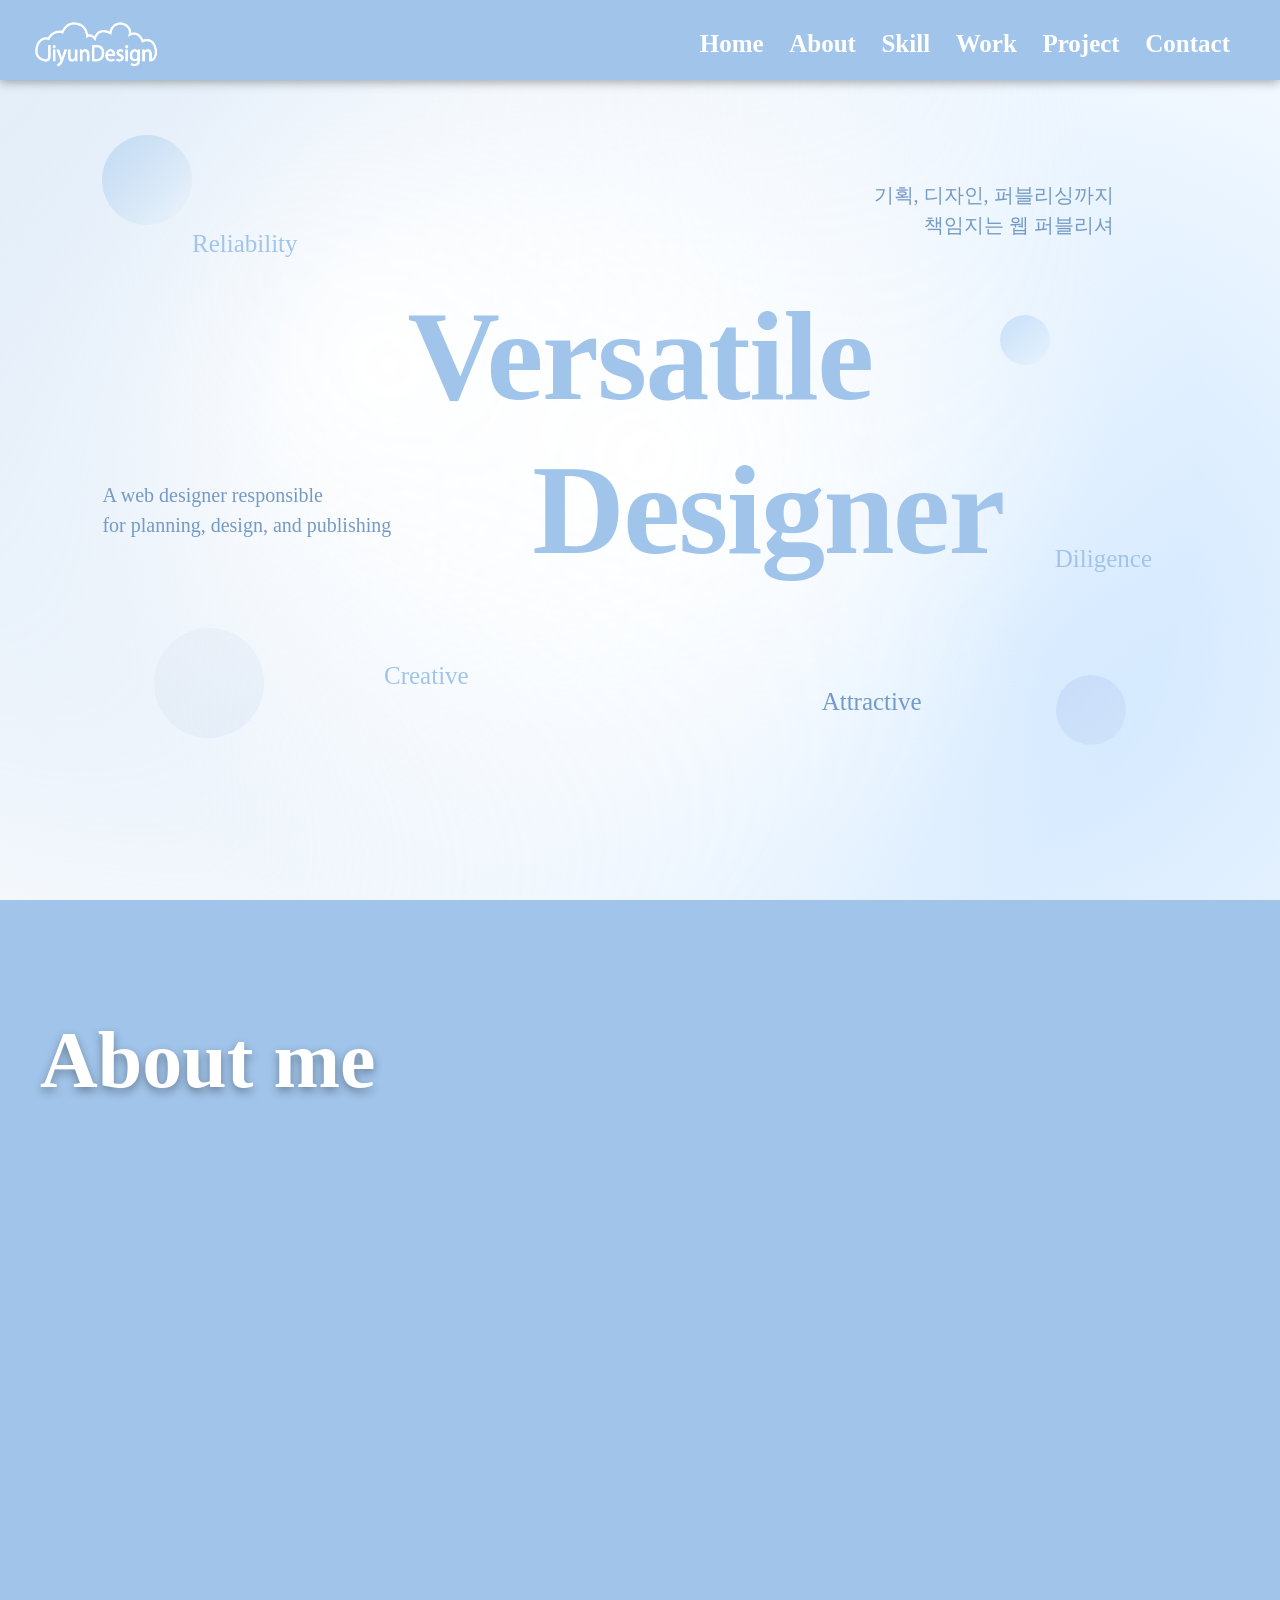
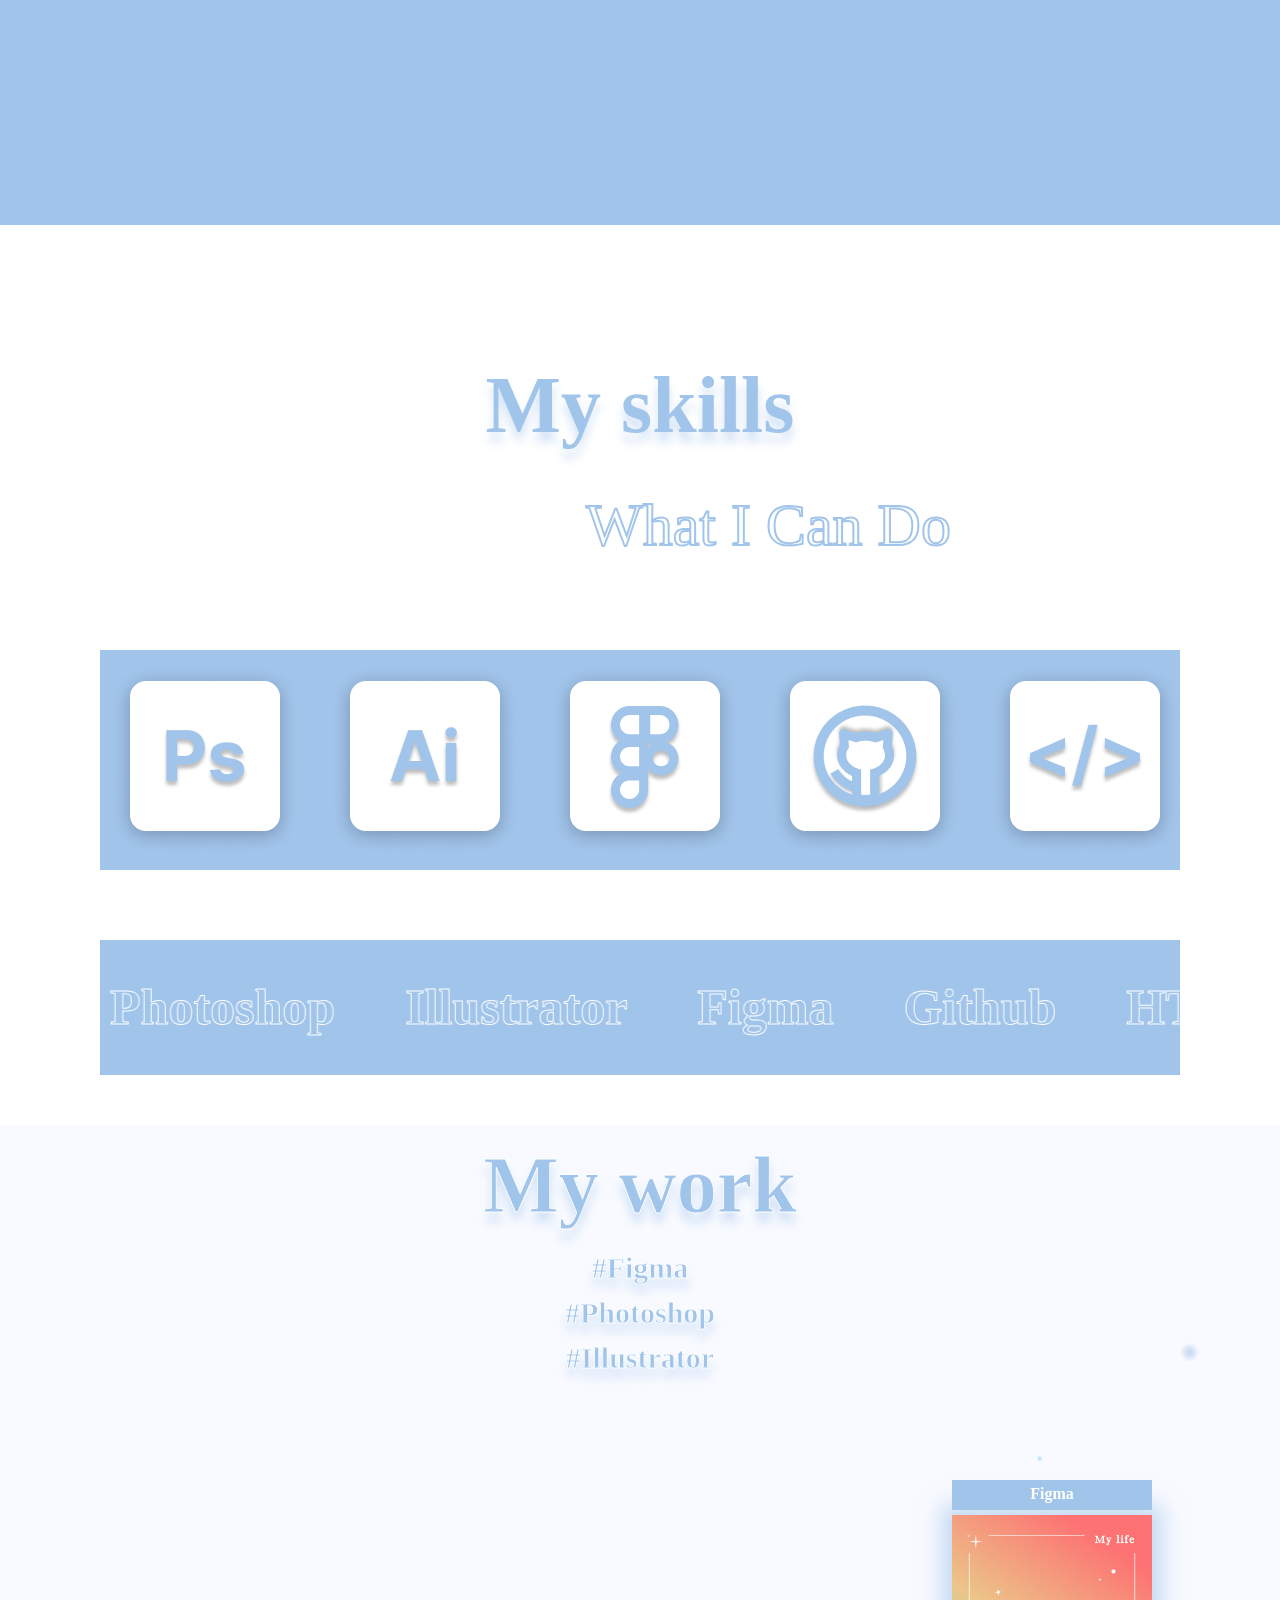
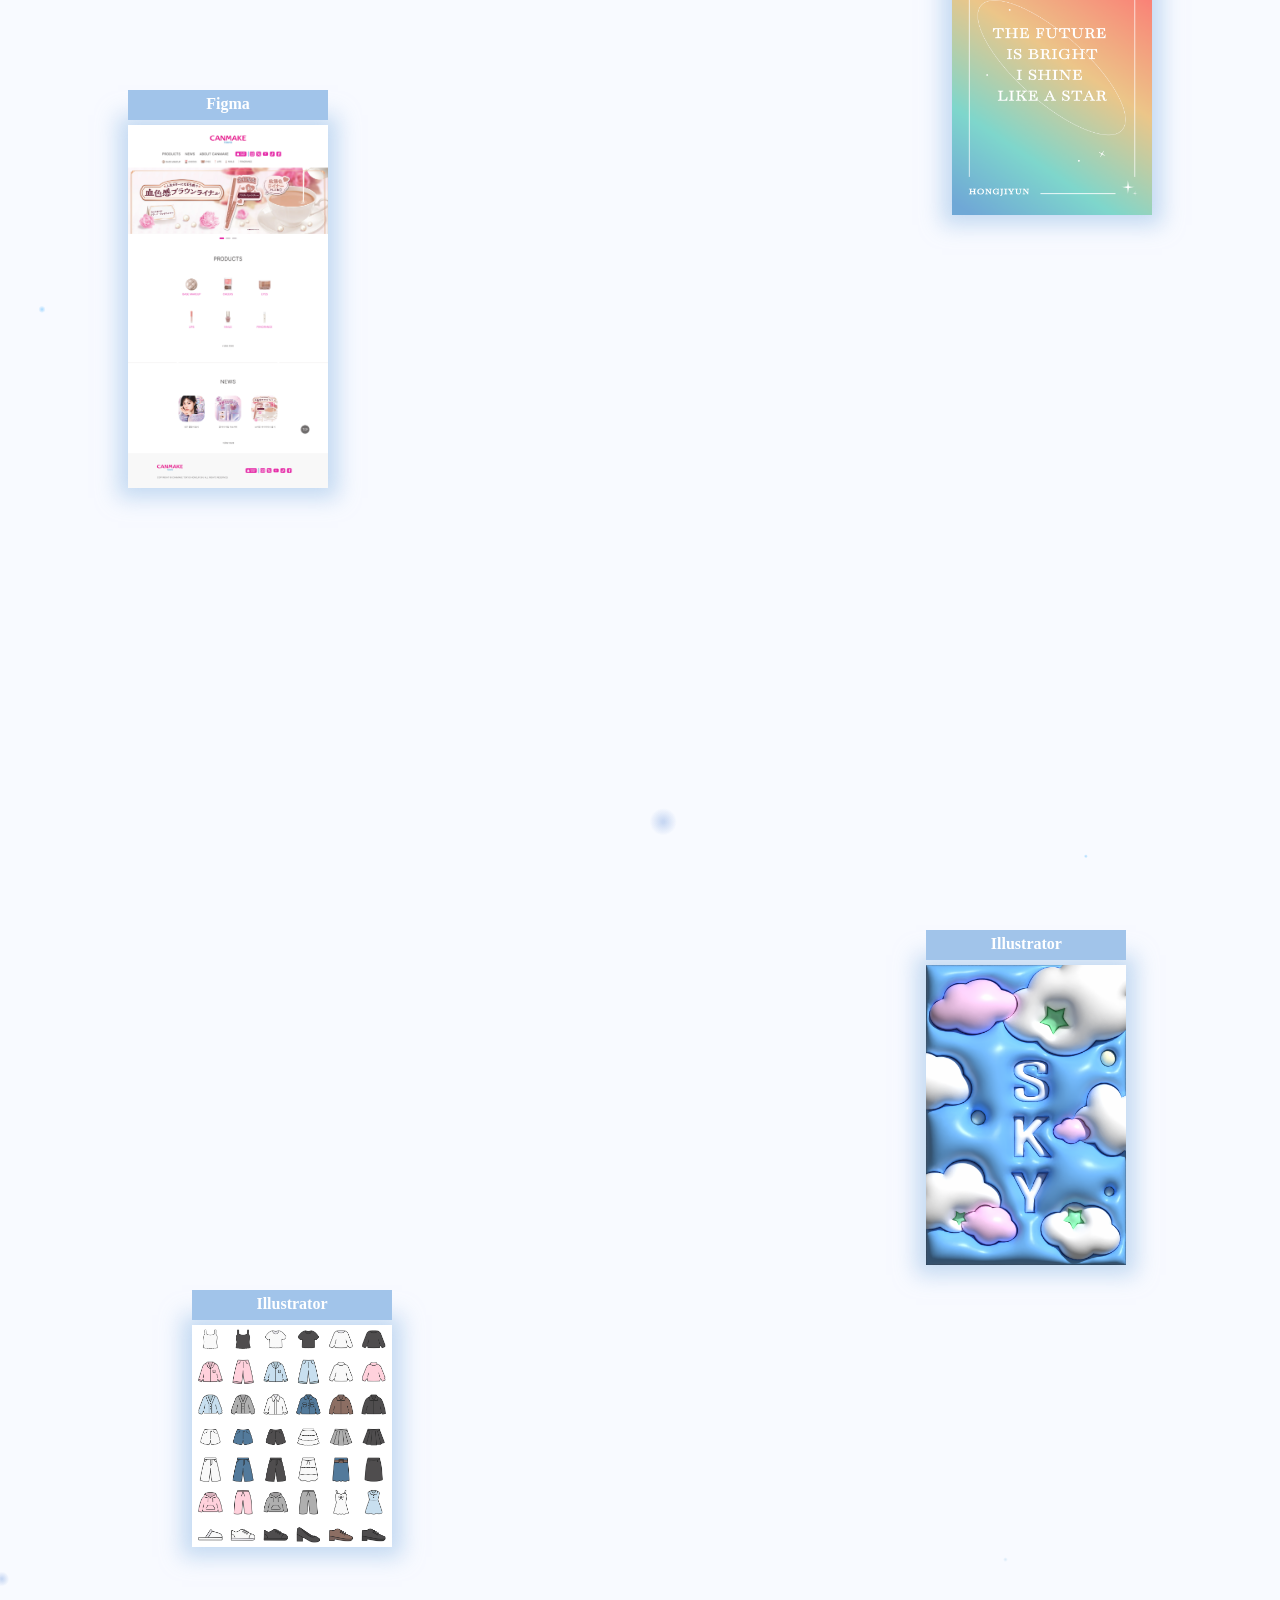
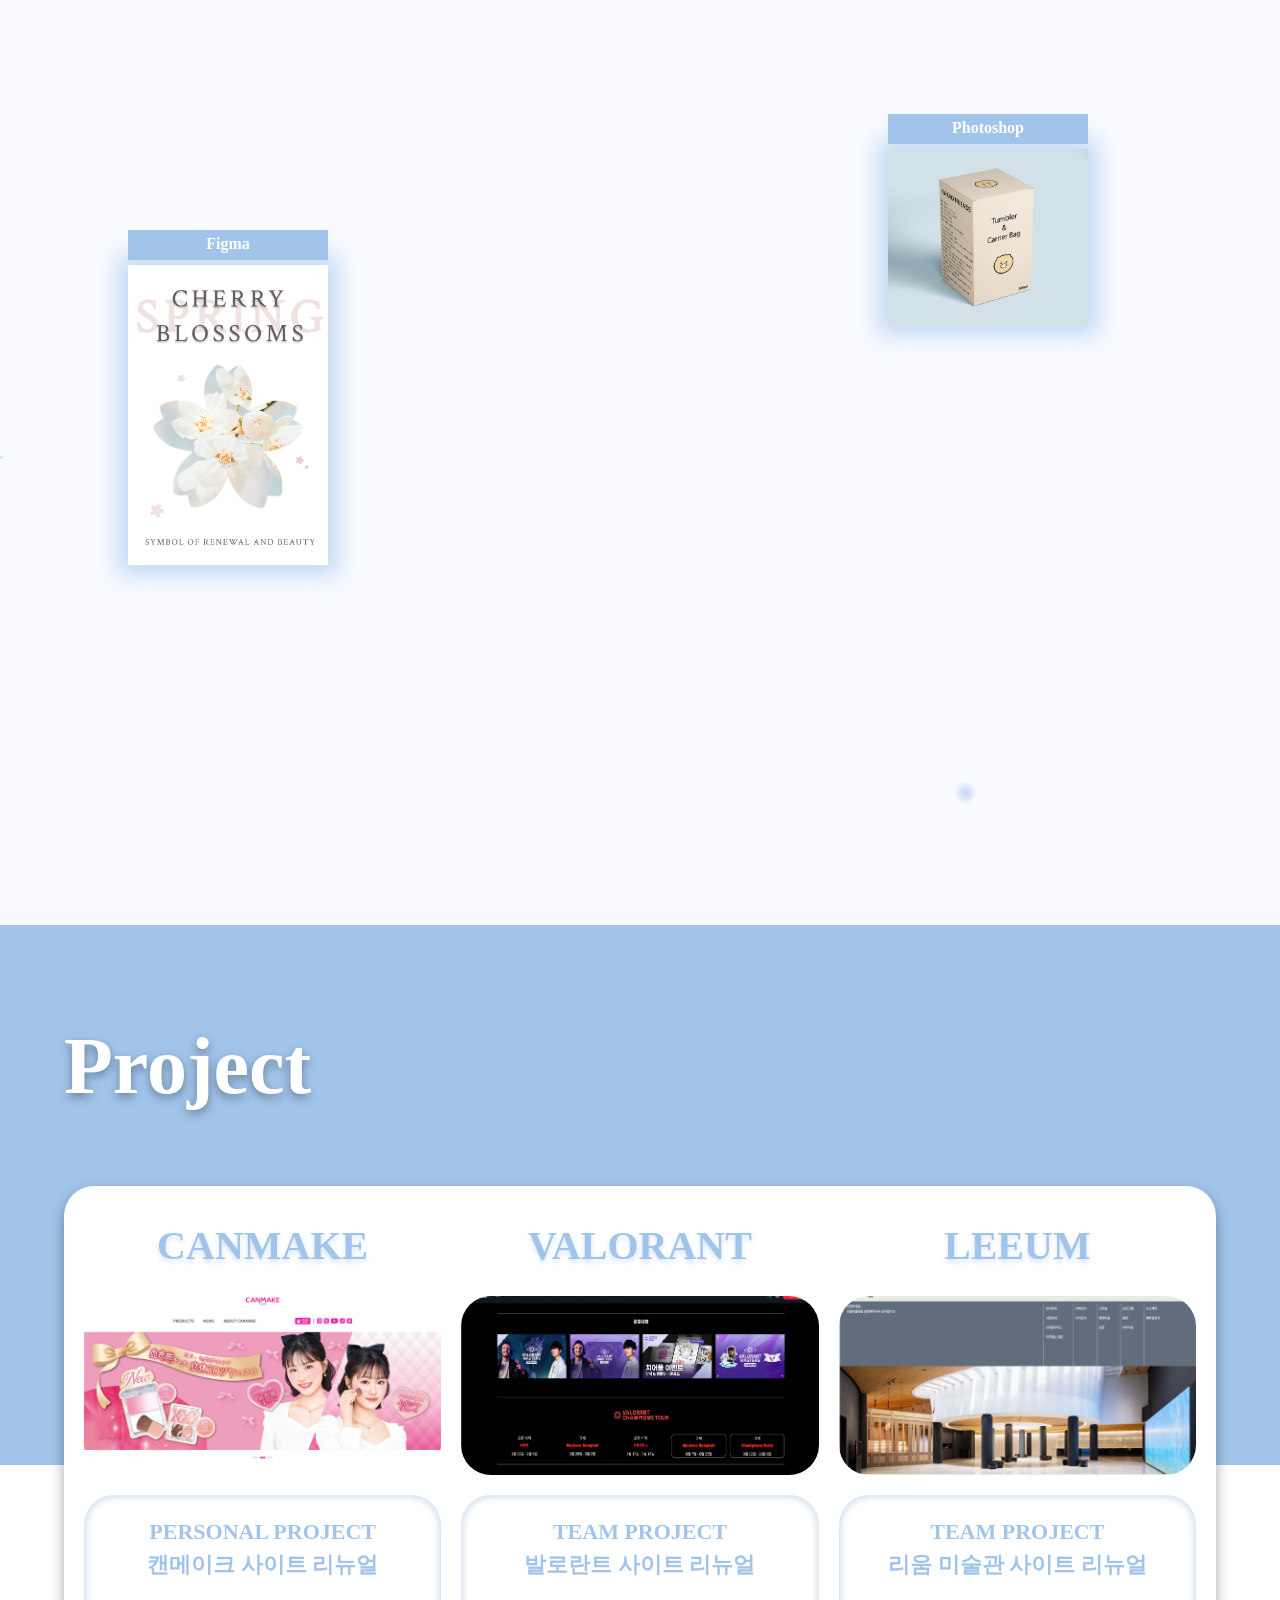
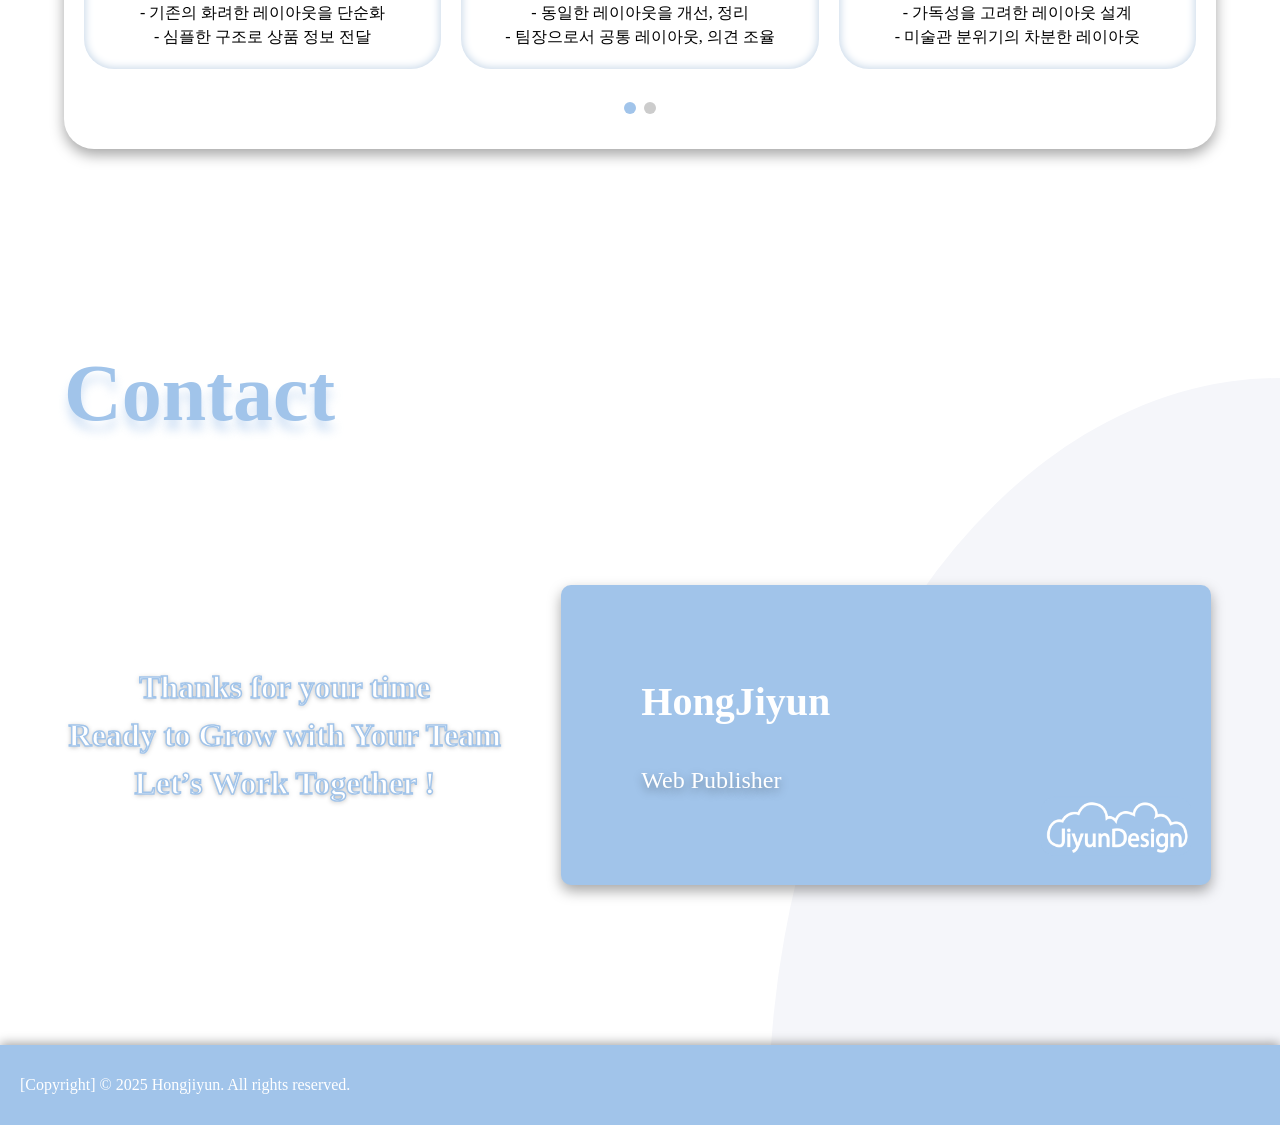
==== commit 6afc16b9: "Add files via upload" ====
--- a/index.html
+++ b/index.html
@@ -58,7 +58,7 @@
               publishing
             </div>
             <div class="intro_text text3">
-              기획, 디자인, 퍼블리싱까지 <br />책임지는 웹 디자이너
+              기획, 디자인, 퍼블리싱까지 <br />책임지는 웹 퍼블리셔
             </div>
             <div class="intro_text text4">Creative</div>
             <div class="intro_text text5">Attractive</div>
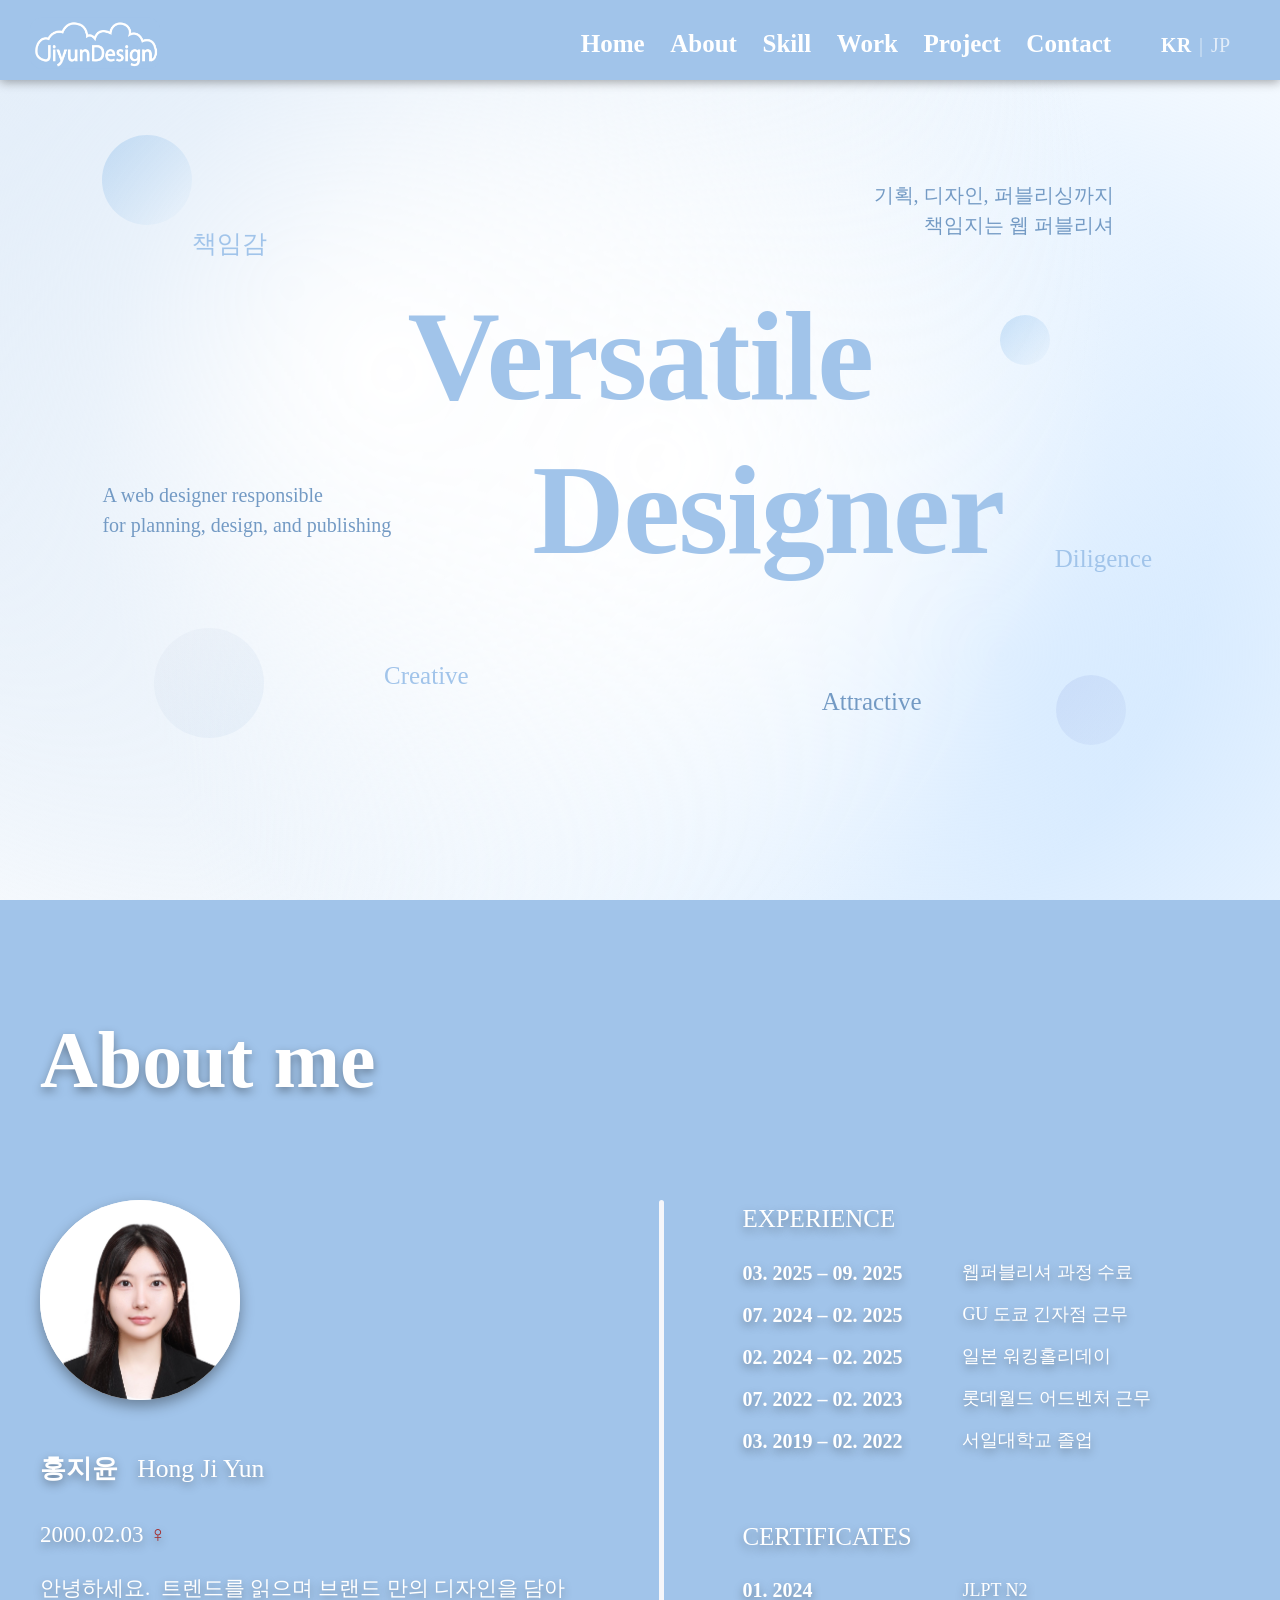
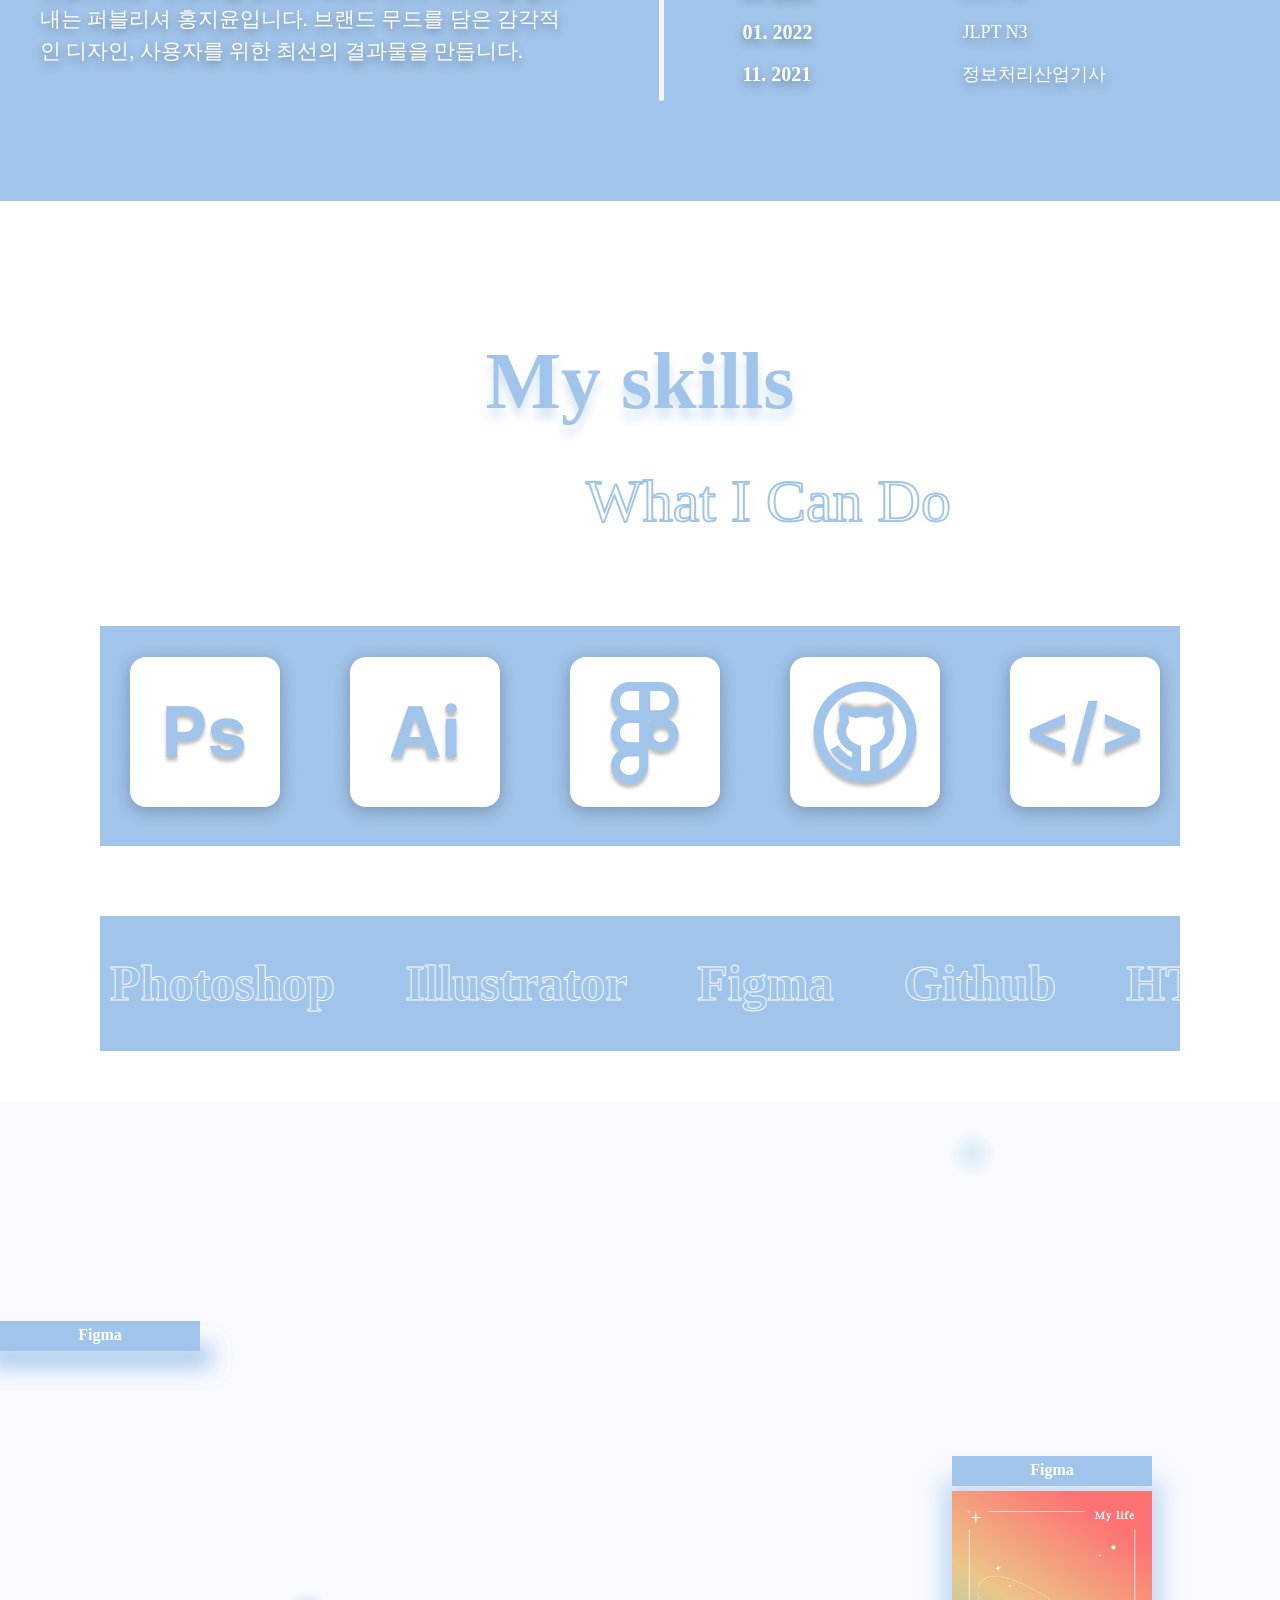
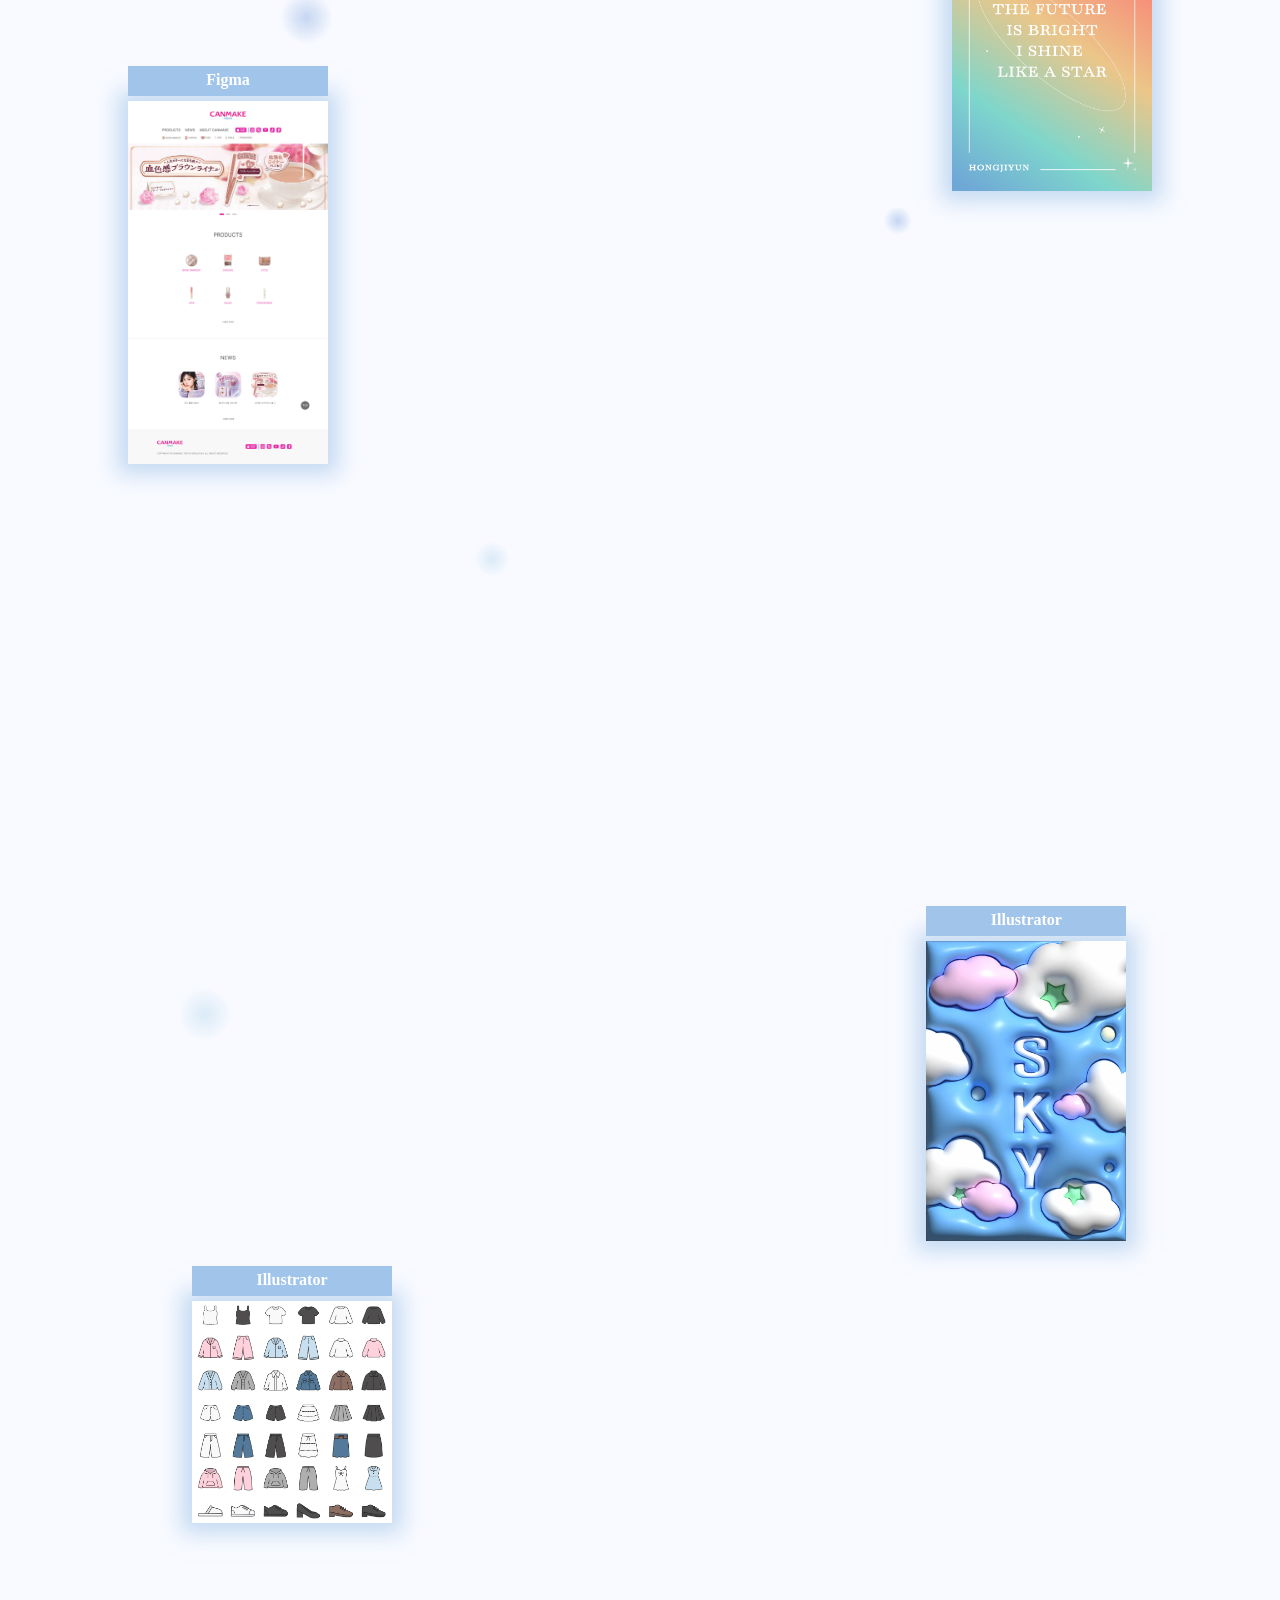
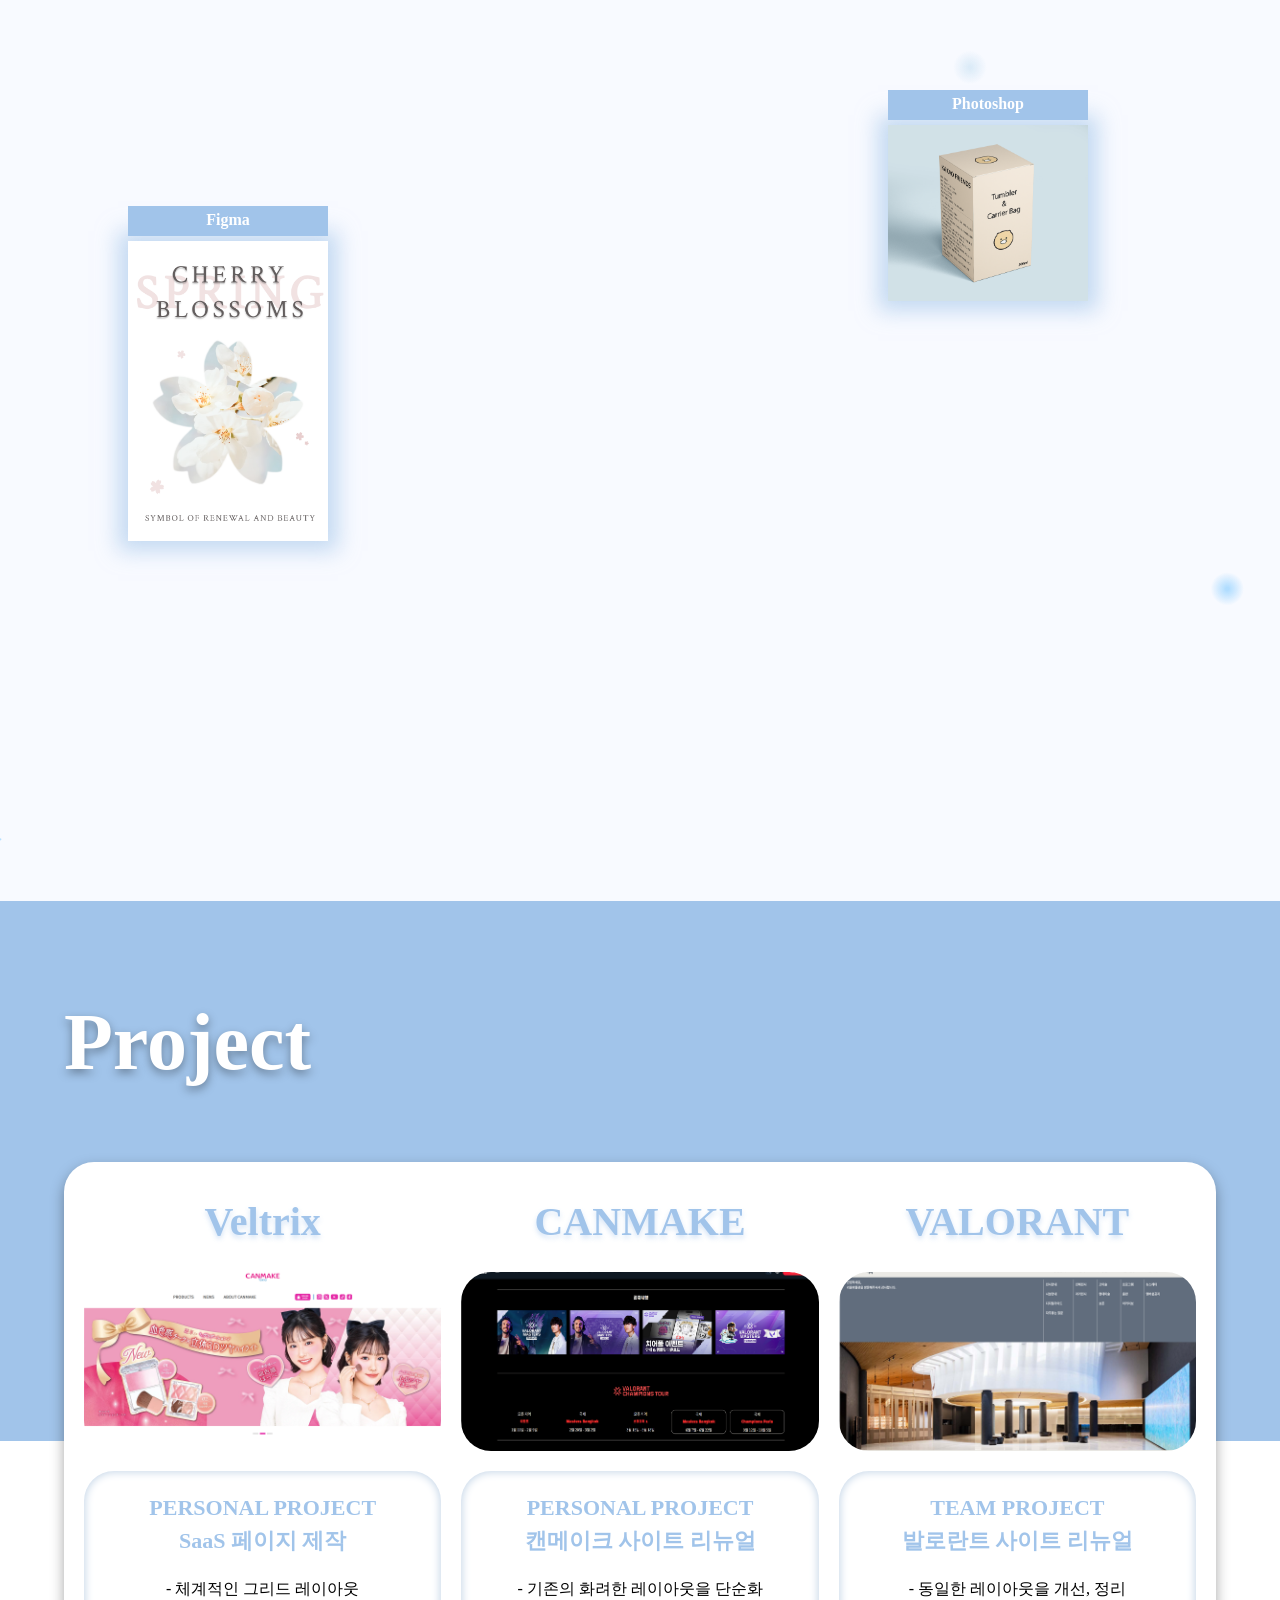
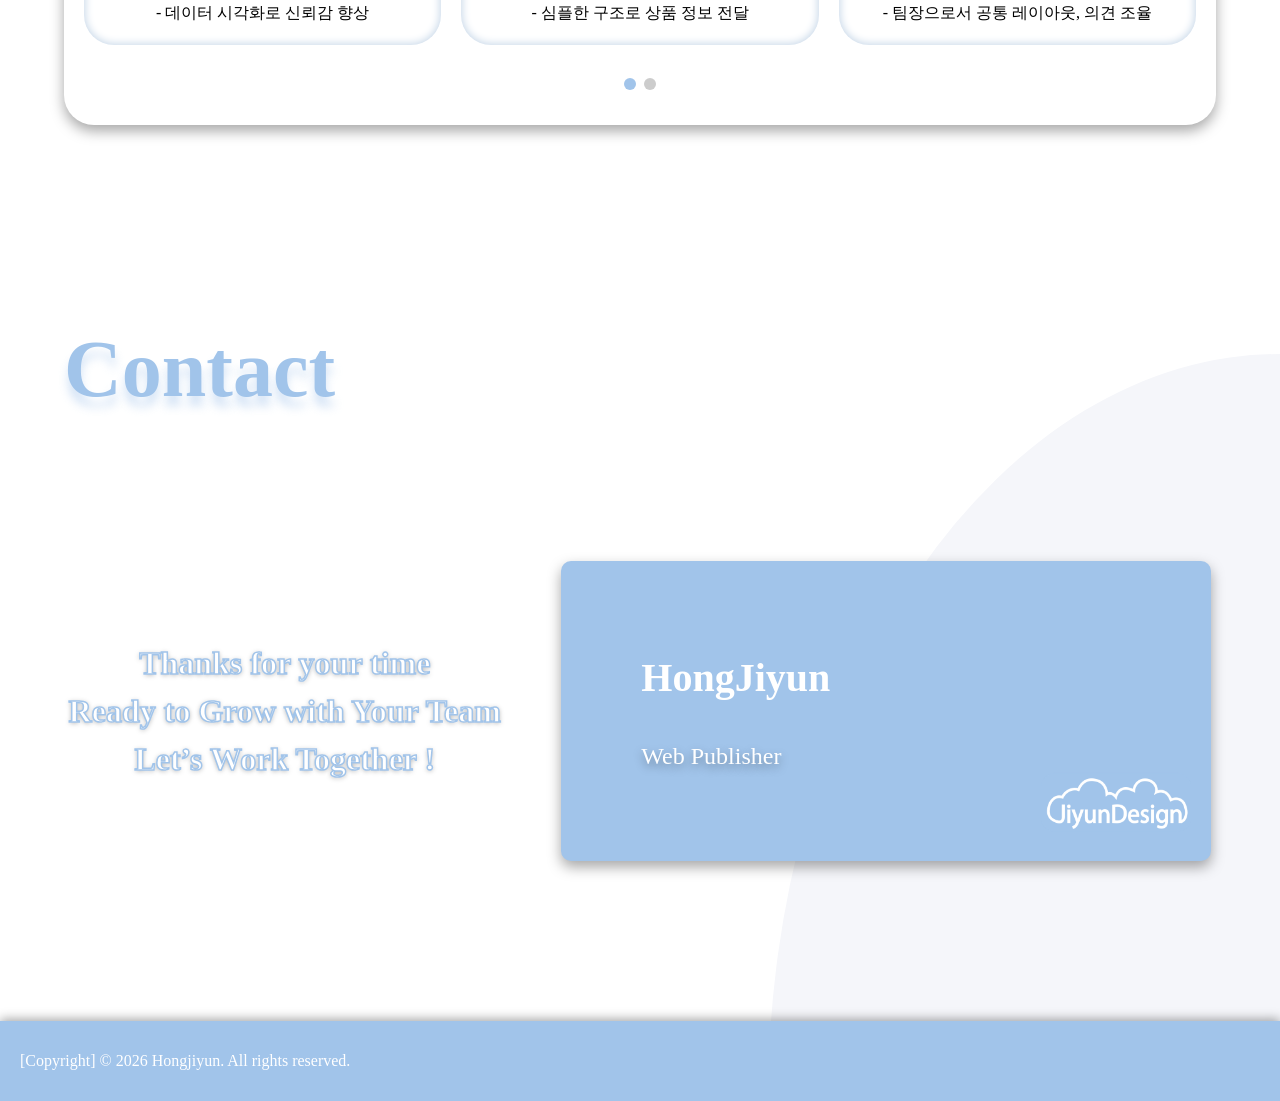
==== commit 815e354f: "Add files via upload" ====
--- a/index.html
+++ b/index.html
@@ -4,7 +4,7 @@
     <meta charset="UTF-8" />
     <meta http-equiv="X-UA-Compatible" content="IE=edge" />
     <meta name="viewport" content="width=device-width, initial-scale=1.0" />
-    <link rel="icon" href="./img/logo_sky.png" type="image/svg+xml" />
+    <link rel="icon" href="./img/logo_sky.png" type="png" />
 
     <title>JiyunDesign</title>
     <link
@@ -33,6 +33,12 @@
           <li><a href="#contact">Contact</a></li>
         </ul>
       </nav>
+
+      <li class="lang-menu">
+        <a href="index.html" class="lang-btn active">KR</a>
+        <span>|</span>
+        <a href="index_jp.html" class="lang-btn">JP</a>
+      </li>
     </header>
 
     <main>
@@ -52,7 +58,7 @@
           </div>
 
           <div class="text_box">
-            <div class="intro_text text1">Reliability</div>
+            <div class="intro_text text1">책임감</div>
             <div class="intro_text text2">
               A web designer responsible <br />for planning, design, and
               publishing
@@ -262,6 +268,16 @@
           <div class="work_img_name">Photoshop</div>
           <img src="./img/box_mokup.png" alt="" />
         </div>
+
+        <div class="work_img img7">
+          <div class="work_img_name">Figma</div>
+          <img src="./img/veltrix_features.png" alt="" />
+        </div>
+
+        <div class="work_img img8">
+          <div class="work_img_name">Figma</div>
+          <img src="./img/plans_page.png" alt="" />
+        </div>
       </section>
 
       <!-- project -->
@@ -273,12 +289,33 @@
             <!-- project -->
             <div class="swiper-slide">
               <a
+                href="https://hongjiyun.github.io/veltrix/"
+                target="_blank"
+                class="mainbox_link"
+              >
+                <div class="swiper_tilte">Veltrix</div>
+                <div class="swiper_img_box swiper_img_box1"></div>
+                <div class="swiper_about_box">
+                  <div class="swiper_about">
+                    PERSONAL PROJECT <br />
+                    SaaS 페이지 제작
+                  </div>
+                  <h4>
+                    - 체계적인 그리드 레이아웃<br />
+                    - 데이터 시각화로 신뢰감 향상
+                  </h4>
+                </div>
+              </a>
+            </div>
+
+            <div class="swiper-slide">
+              <a
                 href="https://hongjiyun.github.io/Canmake_Renewal_HongJiyun/"
                 target="_blank"
                 class="mainbox_link"
               >
                 <div class="swiper_tilte">CANMAKE</div>
-                <div class="swiper_img_box swiper_img_box1"></div>
+                <div class="swiper_img_box swiper_img_box2"></div>
                 <div class="swiper_about_box">
                   <div class="swiper_about">
                     PERSONAL PROJECT <br />
@@ -299,7 +336,7 @@
                 class="mainbox_link"
               >
                 <div class="swiper_tilte">VALORANT</div>
-                <div class="swiper_img_box swiper_img_box2"></div>
+                <div class="swiper_img_box swiper_img_box3"></div>
                 <div class="swiper_about_box">
                   <div class="swiper_about">
                     TEAM PROJECT <br />
@@ -320,7 +357,7 @@
                 class="mainbox_link"
               >
                 <div class="swiper_tilte">LEEUM</div>
-                <div class="swiper_img_box swiper_img_box3"></div>
+                <div class="swiper_img_box swiper_img_box4"></div>
                 <div class="swiper_about_box">
                   <div class="swiper_about">
                     TEAM PROJECT <br />
@@ -341,7 +378,7 @@
                 class="mainbox_link"
               >
                 <div class="swiper_tilte">ZEROWASTE</div>
-                <div class="swiper_img_box swiper_img_box4"></div>
+                <div class="swiper_img_box swiper_img_box5"></div>
                 <div class="swiper_about_box">
                   <div class="swiper_about">
                     PERSONAL PROJECT <br />
@@ -362,7 +399,7 @@
                 class="mainbox_link"
               >
                 <div class="swiper_tilte">CANMAKE</div>
-                <div class="swiper_img_box swiper_img_box1"></div>
+                <div class="swiper_img_box swiper_img_box2"></div>
                 <div class="swiper_about_box">
                   <div class="swiper_about">
                     PERSONAL PROJECT <br />
@@ -419,7 +456,7 @@
         <div class="contact_right_box"></div>
 
         <div class="reserved">
-          [Copyright] © 2025 Hongjiyun. All rights reserved.
+          [Copyright] © 2026 Hongjiyun. All rights reserved.
         </div>
       </section>
     </main>
--- a/css/index.css
+++ b/css/index.css
@@ -40,6 +40,35 @@
   height: auto;
   display: block;
   transform: translateY(-4px);
+}
+
+
+/* jp */
+.lang-menu {
+  display: flex;
+  align-items: center;
+  font-size: 20px;   
+  color: rgba(255, 255, 255, 0.6); 
+  margin-right: 50px;
+  margin-top: 10px;
+}
+
+.lang-menu span {
+  margin: 0 8px;    
+  font-weight: 300;
+}
+
+.lang-btn {
+  color: rgba(255, 255, 255, 0.7) ; 
+  text-decoration: none;
+  transition: all 0.3s ease;
+  font-weight: 500;
+}
+
+.lang-btn:hover, 
+.lang-btn.active {
+  color: #ffffff ; 
+  font-weight: 800;
 }
 
 nav {
@@ -491,7 +520,7 @@
 
 
 .info_text {
-  max-width: 400px;
+  max-width: 600px;
   width: 100%;
   margin: 0 auto;
   min-width: 0; 
@@ -1238,7 +1267,6 @@
     top: 30%;
     left: 50%;
     transform: translateX(-50%); 
-   gap:80px;
 
 }
 
@@ -1274,6 +1302,9 @@
 /* about - colum */
 @media (max-width: 930px) {
 
+  .lang-menu{
+    display: none;
+  }
 
 #about{
   padding-top: 80px;
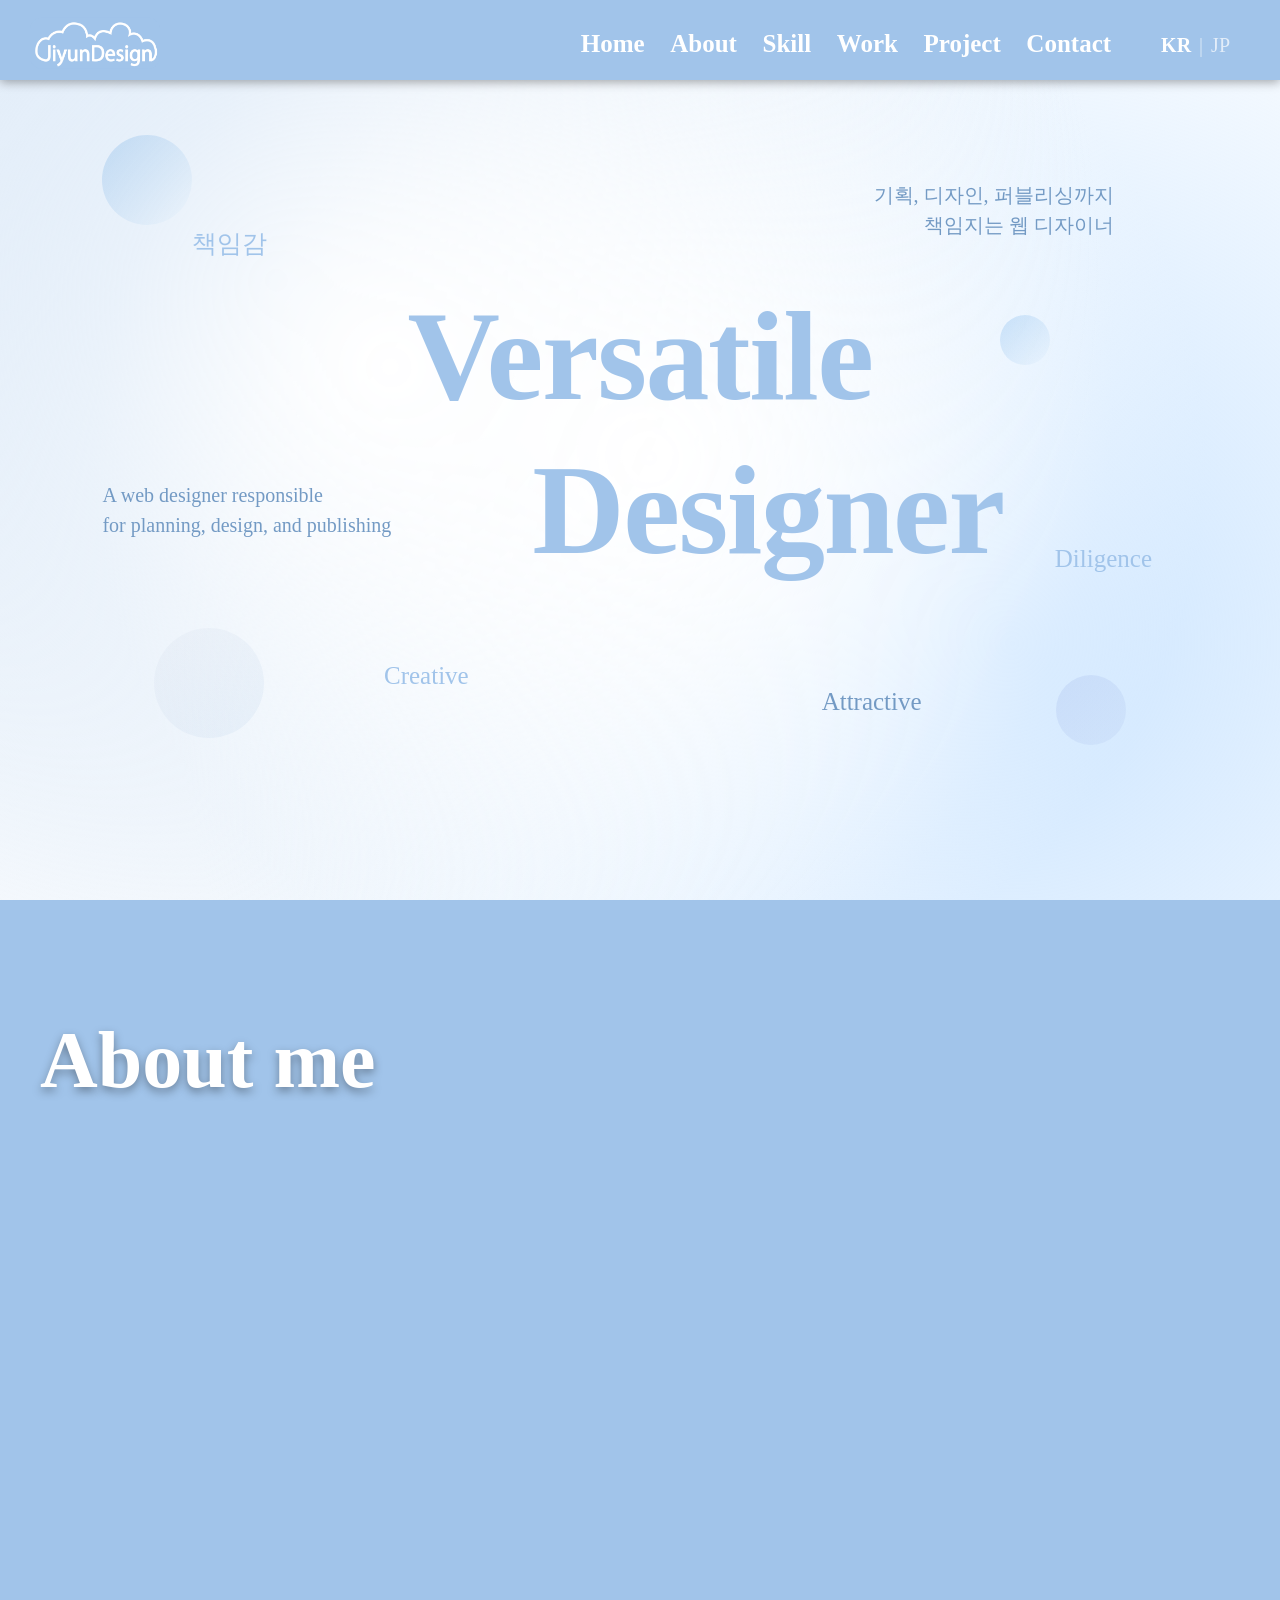
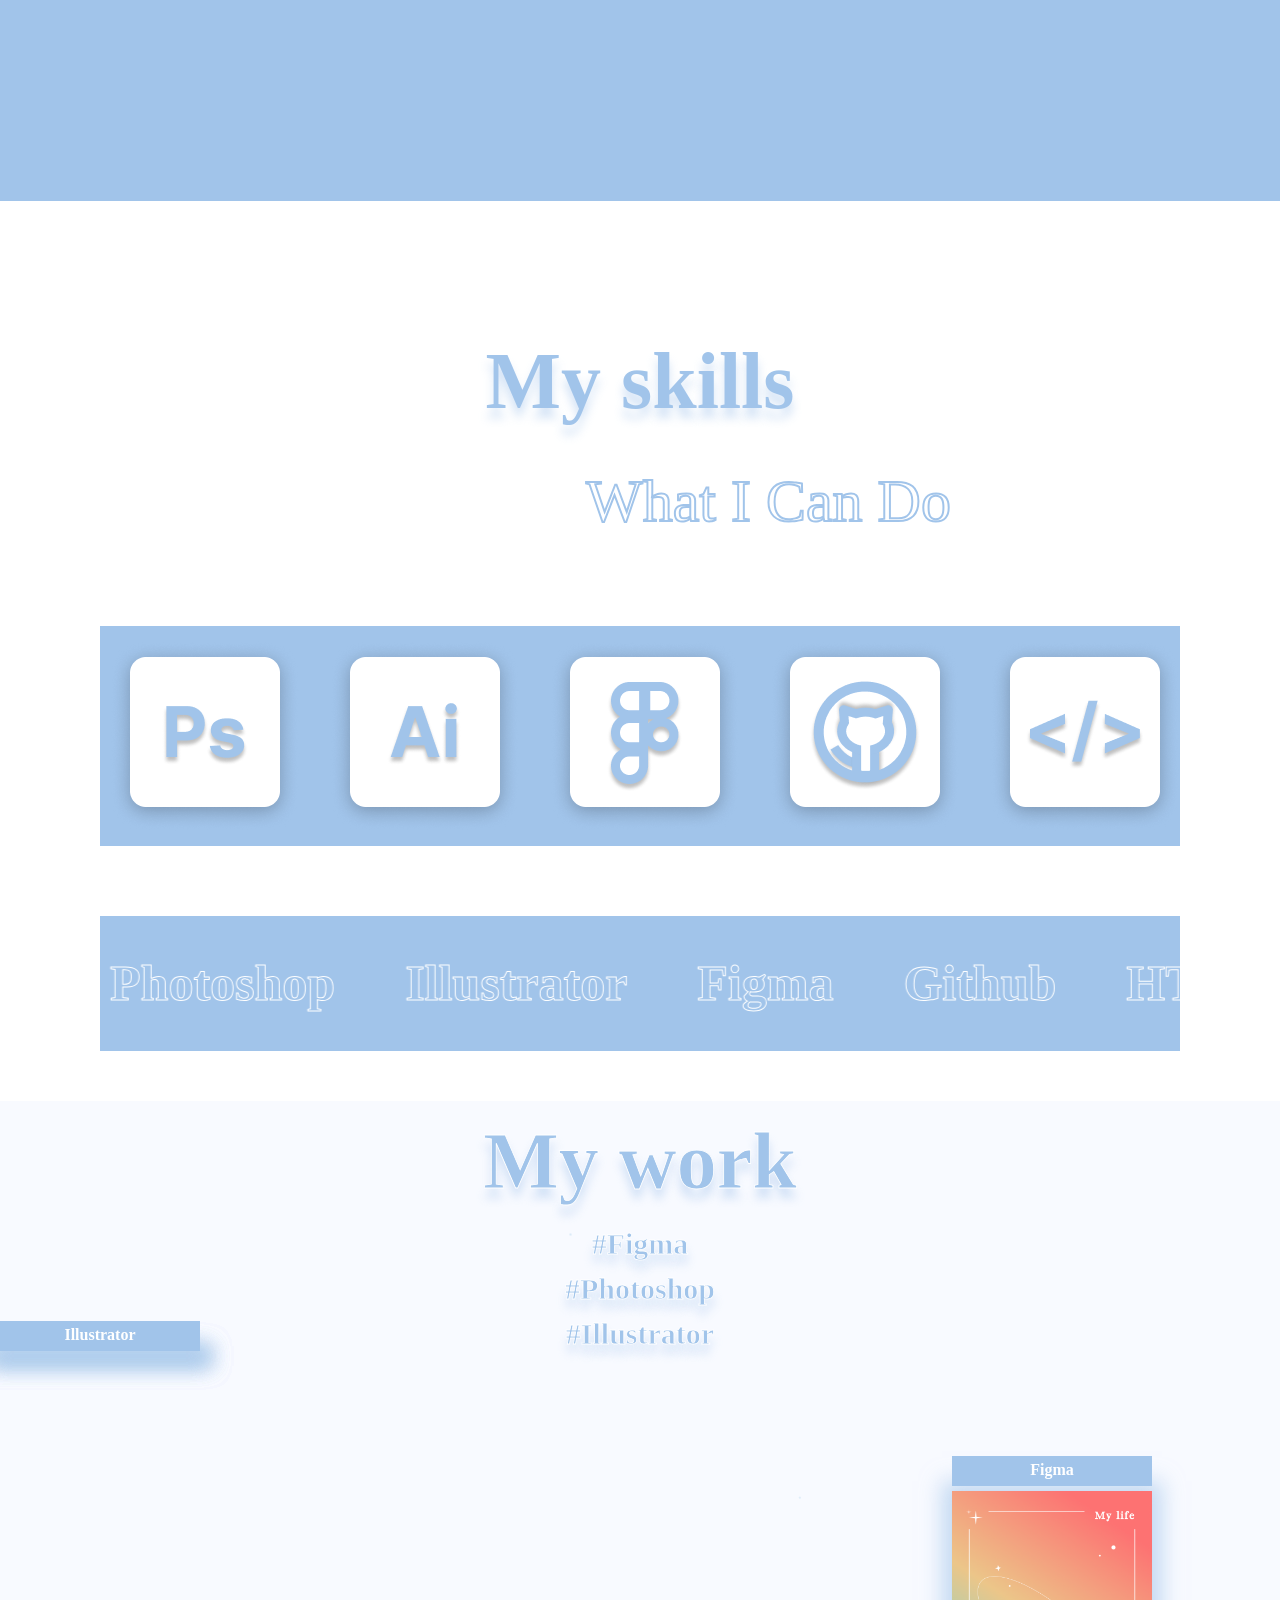
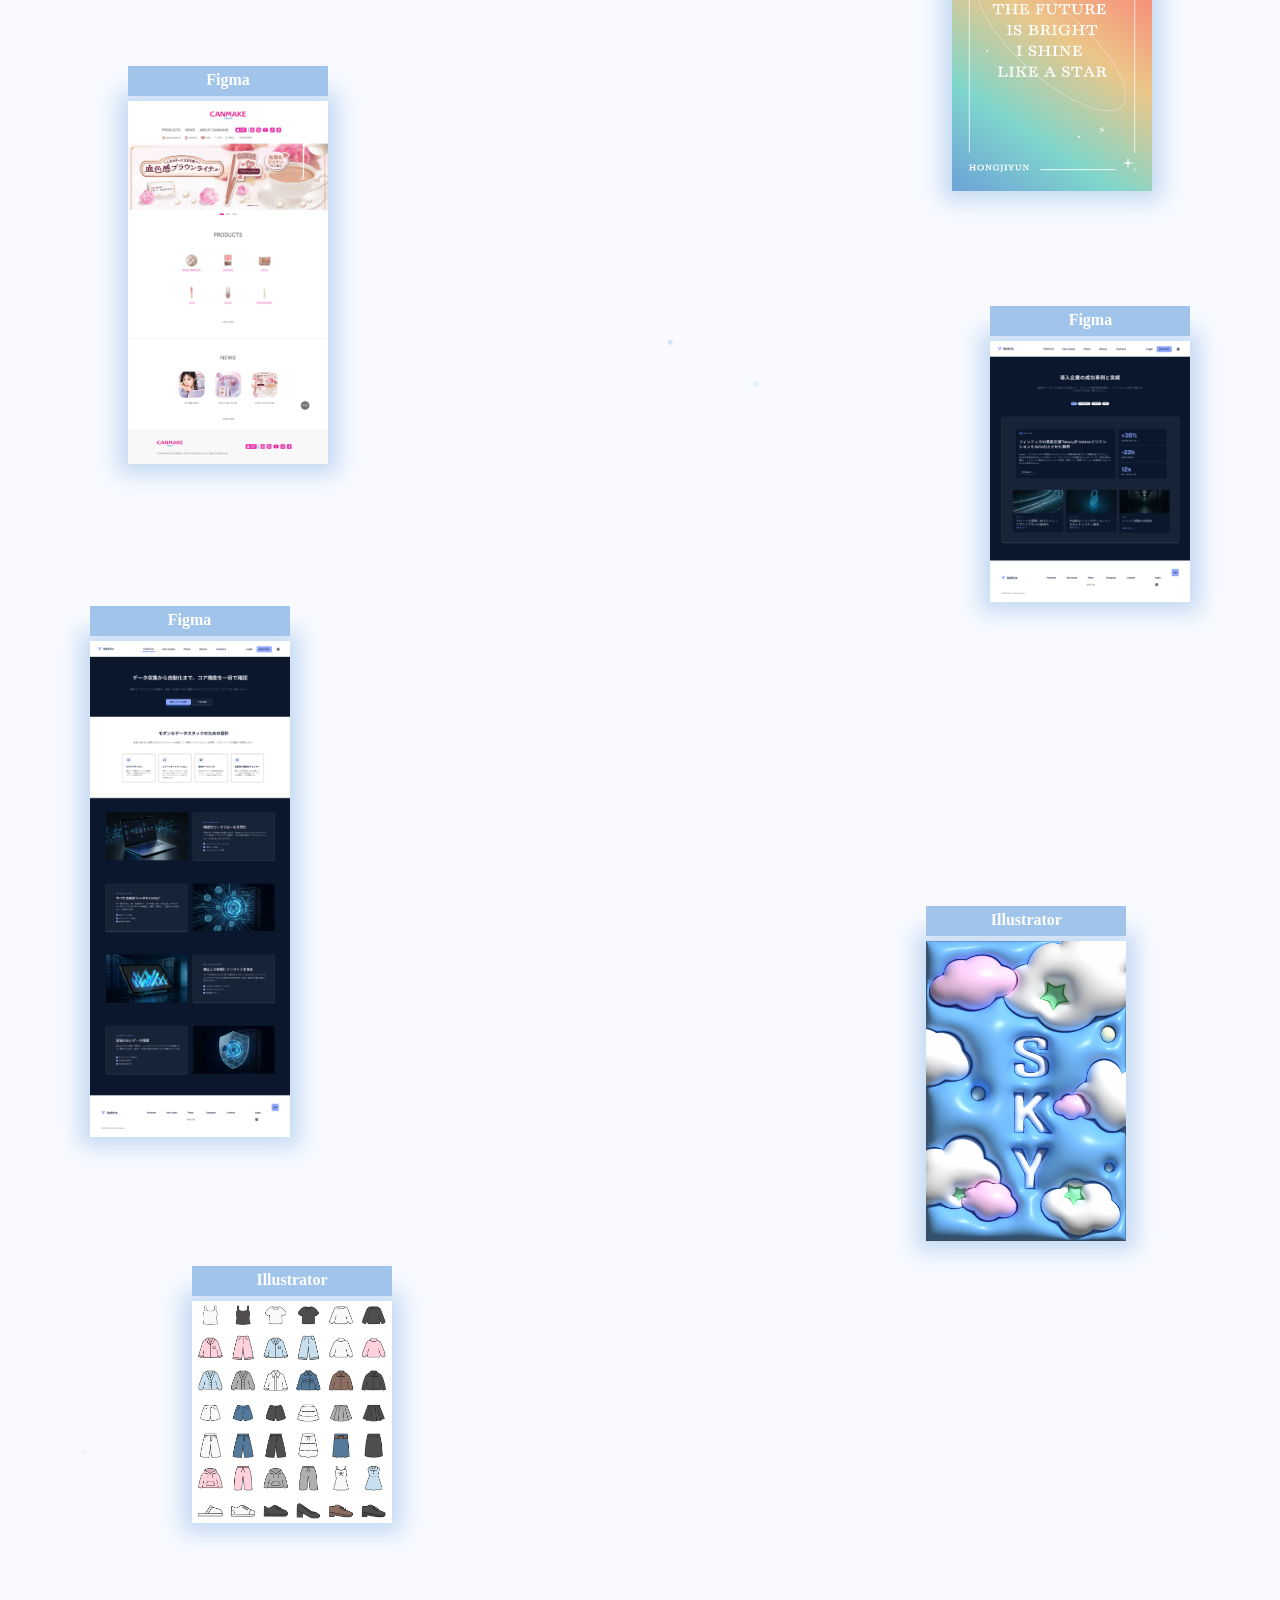
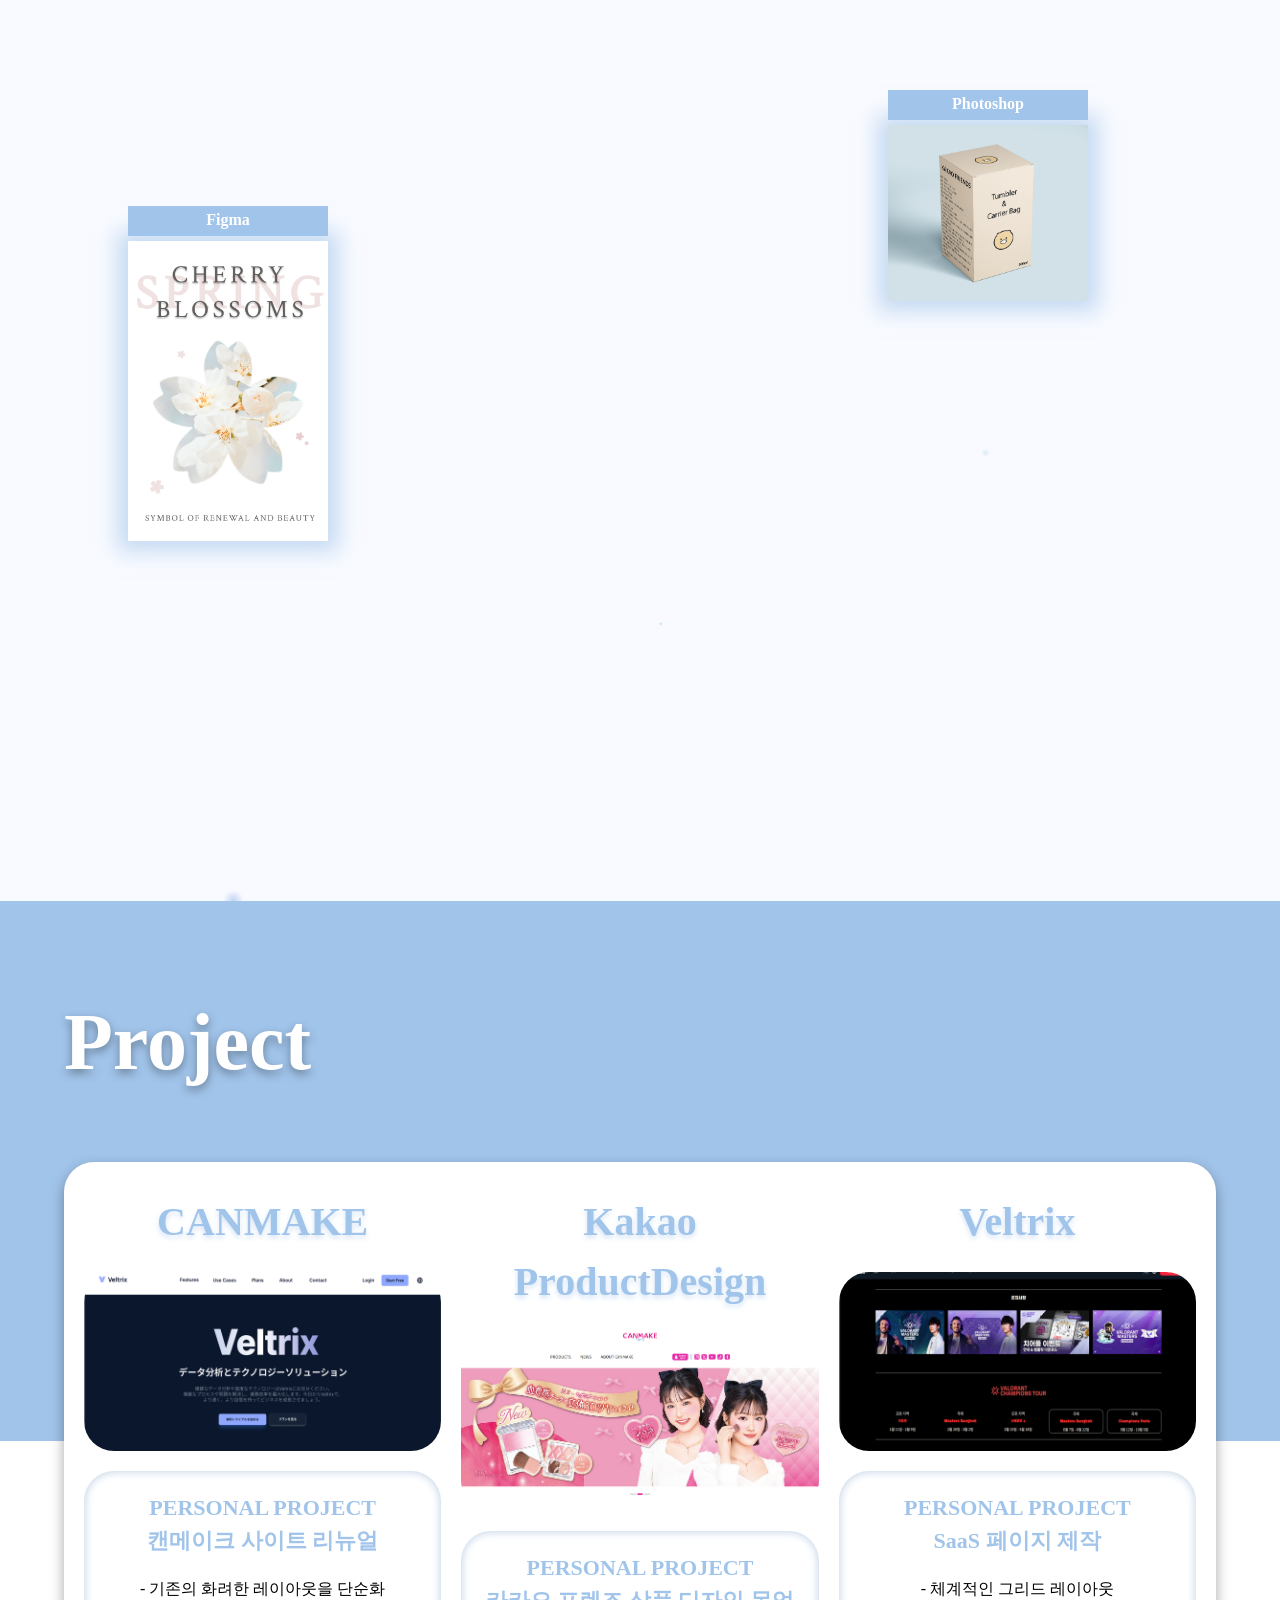
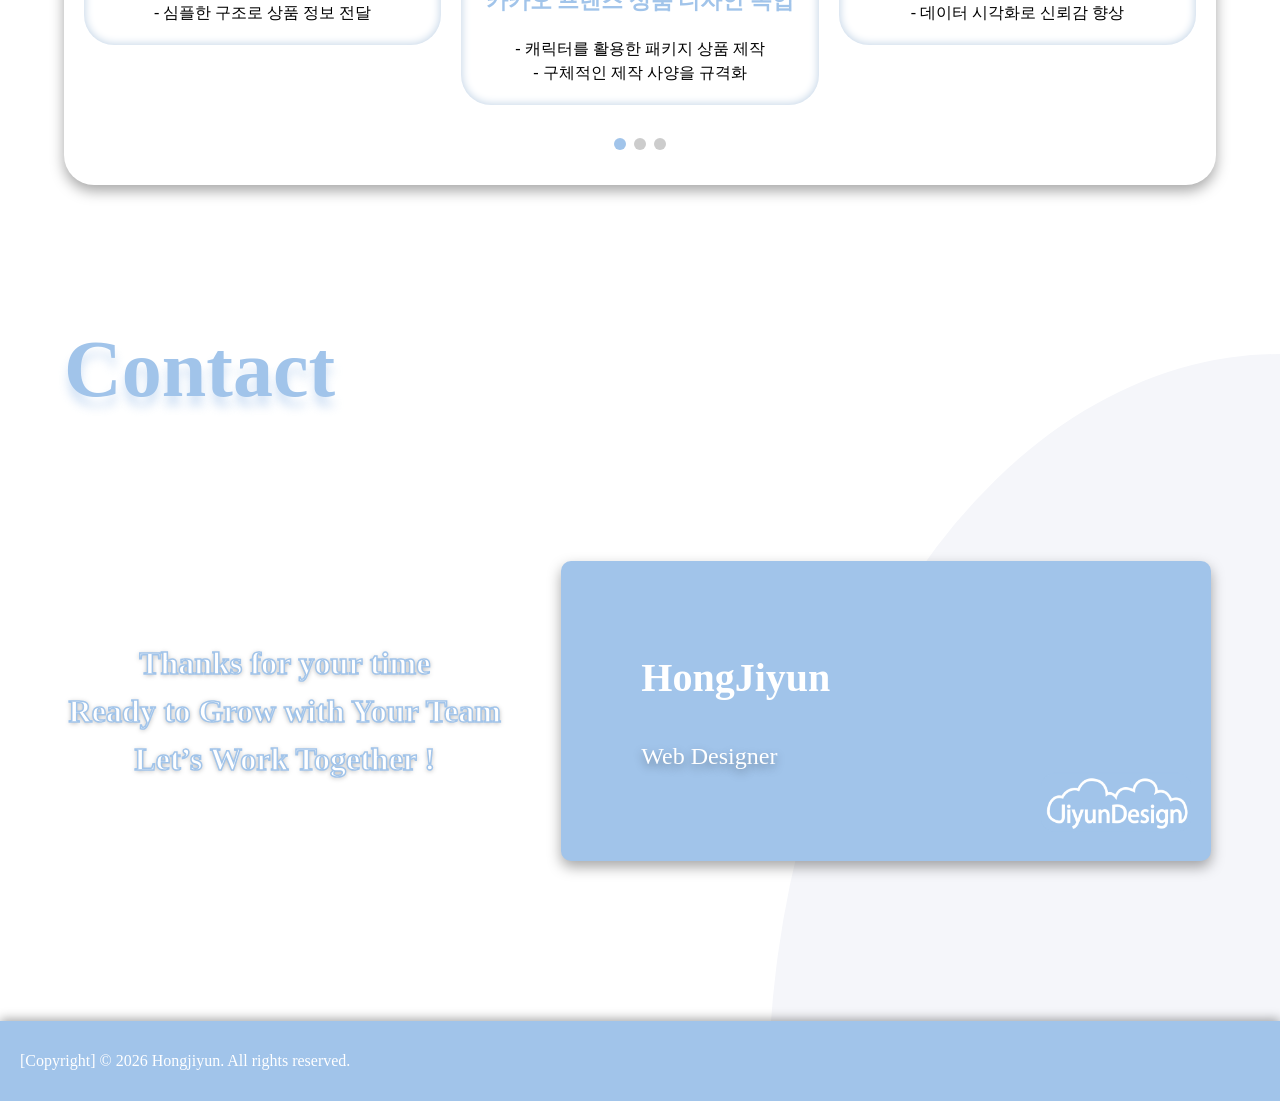
==== commit 89ffb343: "Add files via upload" ====
--- a/index.html
+++ b/index.html
@@ -64,7 +64,7 @@
               publishing
             </div>
             <div class="intro_text text3">
-              기획, 디자인, 퍼블리싱까지 <br />책임지는 웹 퍼블리셔
+              기획, 디자인, 퍼블리싱까지 <br />책임지는 웹 디자이너
             </div>
             <div class="intro_text text4">Creative</div>
             <div class="intro_text text5">Attractive</div>
@@ -278,6 +278,19 @@
           <div class="work_img_name">Figma</div>
           <img src="./img/plans_page.png" alt="" />
         </div>
+
+        <div class="work_img img9">
+          <div class="work_img_name">Illustrator</div>
+          <img src="./img/cardnew1.png" alt="" />
+        </div>
+        <div class="work_img img10">
+          <div class="work_img_name">Illustrator</div>
+          <img src="./img/cardnew2.png" alt="" />
+        </div>
+        <div class="work_img img11">
+          <div class="work_img_name">Illustrator</div>
+          <img src="./img/cardnew3.png" alt="" />
+        </div>
       </section>
 
       <!-- project -->
@@ -287,6 +300,49 @@
         <div class="swiper mySwiper">
           <div class="swiper-wrapper">
             <!-- project -->
+
+            <div class="swiper-slide">
+              <a
+                href="https://hongjiyun.github.io/Canmake_Renewal_HongJiyun/"
+                target="_blank"
+                class="mainbox_link"
+              >
+                <div class="swiper_tilte">CANMAKE</div>
+                <div class="swiper_img_box swiper_img_box1"></div>
+                <div class="swiper_about_box">
+                  <div class="swiper_about">
+                    PERSONAL PROJECT <br />
+                    캔메이크 사이트 리뉴얼
+                  </div>
+                  <h4>
+                    - 기존의 화려한 레이아웃을 단순화<br />
+                    - 심플한 구조로 상품 정보 전달
+                  </h4>
+                </div>
+              </a>
+            </div>
+
+            <div class="swiper-slide">
+              <a
+                href="https://hongjiyun.github.io/Kakao_ProductDesign/"
+                target="_blank"
+                class="mainbox_link"
+              >
+                <div class="swiper_tilte">Kakao ProductDesign</div>
+                <div class="swiper_img_box swiper_img_box2"></div>
+                <div class="swiper_about_box">
+                  <div class="swiper_about">
+                    PERSONAL PROJECT <br />
+                    카카오 프렌즈 상품 디자인 목업
+                  </div>
+                  <h4>
+                    - 캐릭터를 활용한 패키지 상품 제작<br />
+                    - 구체적인 제작 사양을 규격화
+                  </h4>
+                </div>
+              </a>
+            </div>
+
             <div class="swiper-slide">
               <a
                 href="https://hongjiyun.github.io/veltrix/"
@@ -294,7 +350,7 @@
                 class="mainbox_link"
               >
                 <div class="swiper_tilte">Veltrix</div>
-                <div class="swiper_img_box swiper_img_box1"></div>
+                <div class="swiper_img_box swiper_img_box3"></div>
                 <div class="swiper_about_box">
                   <div class="swiper_about">
                     PERSONAL PROJECT <br />
@@ -310,33 +366,12 @@
 
             <div class="swiper-slide">
               <a
-                href="https://hongjiyun.github.io/Canmake_Renewal_HongJiyun/"
-                target="_blank"
-                class="mainbox_link"
-              >
-                <div class="swiper_tilte">CANMAKE</div>
-                <div class="swiper_img_box swiper_img_box2"></div>
-                <div class="swiper_about_box">
-                  <div class="swiper_about">
-                    PERSONAL PROJECT <br />
-                    캔메이크 사이트 리뉴얼
-                  </div>
-                  <h4>
-                    - 기존의 화려한 레이아웃을 단순화<br />
-                    - 심플한 구조로 상품 정보 전달
-                  </h4>
-                </div>
-              </a>
-            </div>
-
-            <div class="swiper-slide">
-              <a
                 href="https://hongjiyun.github.io/teamproject_valorant_hjy/"
                 target="_blank"
                 class="mainbox_link"
               >
                 <div class="swiper_tilte">VALORANT</div>
-                <div class="swiper_img_box swiper_img_box3"></div>
+                <div class="swiper_img_box swiper_img_box4"></div>
                 <div class="swiper_about_box">
                   <div class="swiper_about">
                     TEAM PROJECT <br />
@@ -357,7 +392,7 @@
                 class="mainbox_link"
               >
                 <div class="swiper_tilte">LEEUM</div>
-                <div class="swiper_img_box swiper_img_box4"></div>
+                <div class="swiper_img_box swiper_img_box5"></div>
                 <div class="swiper_about_box">
                   <div class="swiper_about">
                     TEAM PROJECT <br />
@@ -378,7 +413,7 @@
                 class="mainbox_link"
               >
                 <div class="swiper_tilte">ZEROWASTE</div>
-                <div class="swiper_img_box swiper_img_box5"></div>
+                <div class="swiper_img_box swiper_img_box6"></div>
                 <div class="swiper_about_box">
                   <div class="swiper_about">
                     PERSONAL PROJECT <br />
@@ -399,7 +434,7 @@
                 class="mainbox_link"
               >
                 <div class="swiper_tilte">CANMAKE</div>
-                <div class="swiper_img_box swiper_img_box2"></div>
+                <div class="swiper_img_box swiper_img_box1"></div>
                 <div class="swiper_about_box">
                   <div class="swiper_about">
                     PERSONAL PROJECT <br />
@@ -408,6 +443,27 @@
                   <h4>
                     - 기존의 레이아웃을 단순화<br />
                     - 심플한 구조로 상품 정보 전달
+                  </h4>
+                </div>
+              </a>
+            </div>
+
+            <div class="swiper-slide">
+              <a
+                href="https://hongjiyun.github.io/Kakao_ProductDesign/"
+                target="_blank"
+                class="mainbox_link"
+              >
+                <div class="swiper_tilte">Kakao ProductDesign</div>
+                <div class="swiper_img_box swiper_img_box2"></div>
+                <div class="swiper_about_box">
+                  <div class="swiper_about">
+                    PERSONAL PROJECT <br />
+                    카카오 프렌즈 상품 디자인 목업
+                  </div>
+                  <h4>
+                    - 캐릭터를 활용한 패키지 상품 제작<br />
+                    - 구체적인 제작 사양을 규격화
                   </h4>
                 </div>
               </a>
@@ -430,7 +486,7 @@
 
           <div class="contact_card">
             <div class="card-inner">
-              <div class="card-front">HongJiyun <span>Web Publisher</span></div>
+              <div class="card-front">HongJiyun <span>Web Designer</span></div>
               <div class="card-back">
                 <div class="contact_card_text">
                   <div class="contact_card_text_p">
--- a/css/index.css
+++ b/css/index.css
@@ -800,6 +800,16 @@
   right: 15%;
 }
 
+.img7{
+   top: 38%;
+  left: 7%;
+}
+
+.img8{
+  top: 28%;
+  right: 7%;
+}
+
 
 .work_img_name {
   max-width: 200px;
@@ -920,10 +930,11 @@
   border-radius: 30px;
 }
 
-.swiper_img_box1{background-image: url(../img/canmake_s.png);}
-.swiper_img_box2{background-image: url(../img/valorant_s.png);}
-.swiper_img_box3{background-image: url(../img/leeum_s.png);}
-.swiper_img_box4{background-image: url(../img/zerowaste_s.png);}
+.swiper_img_box1{background-image: url(../img/veltrix.png);}
+.swiper_img_box2{background-image: url(../img/canmake_s.png);}
+.swiper_img_box3{background-image: url(../img/valorant_s.png);}
+.swiper_img_box4{background-image: url(../img/leeum_s.png);}
+.swiper_img_box5{background-image: url(../img/zerowaste_s.png);}
 
 
 .swiper_about{
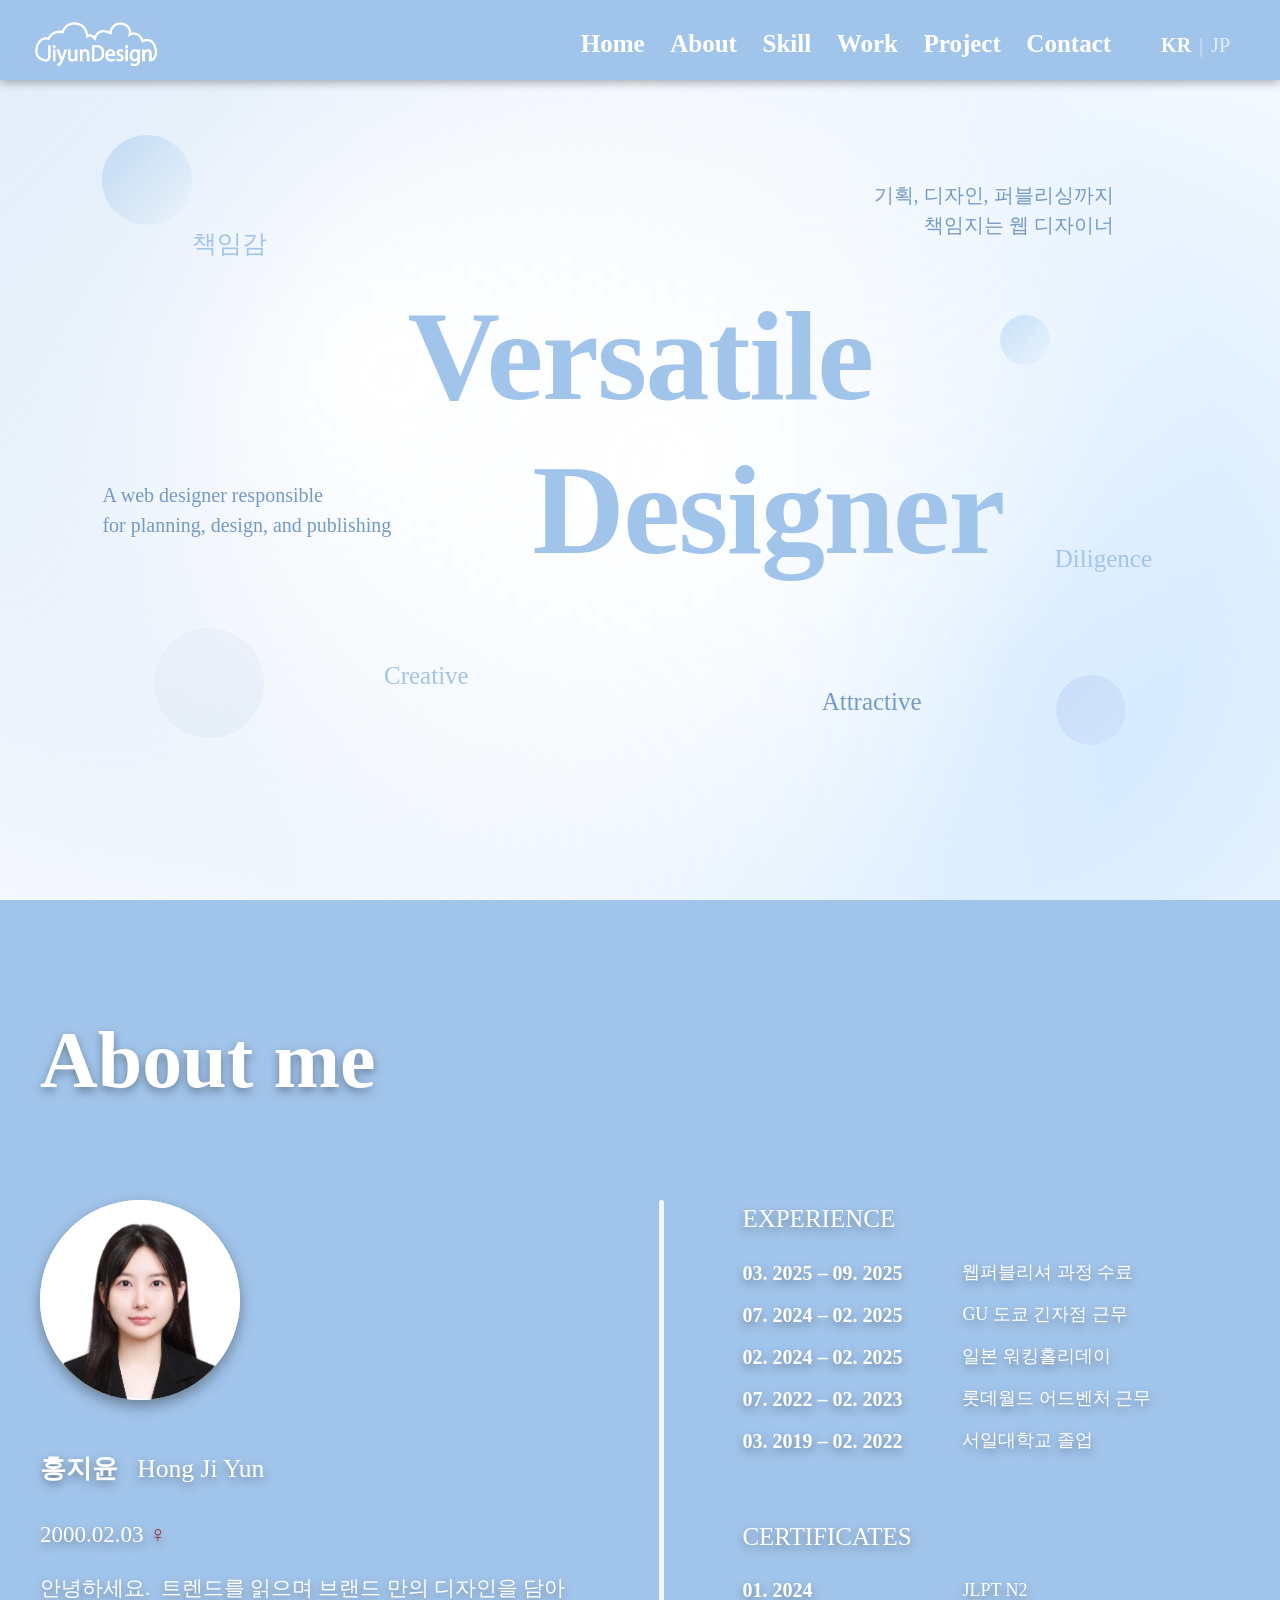
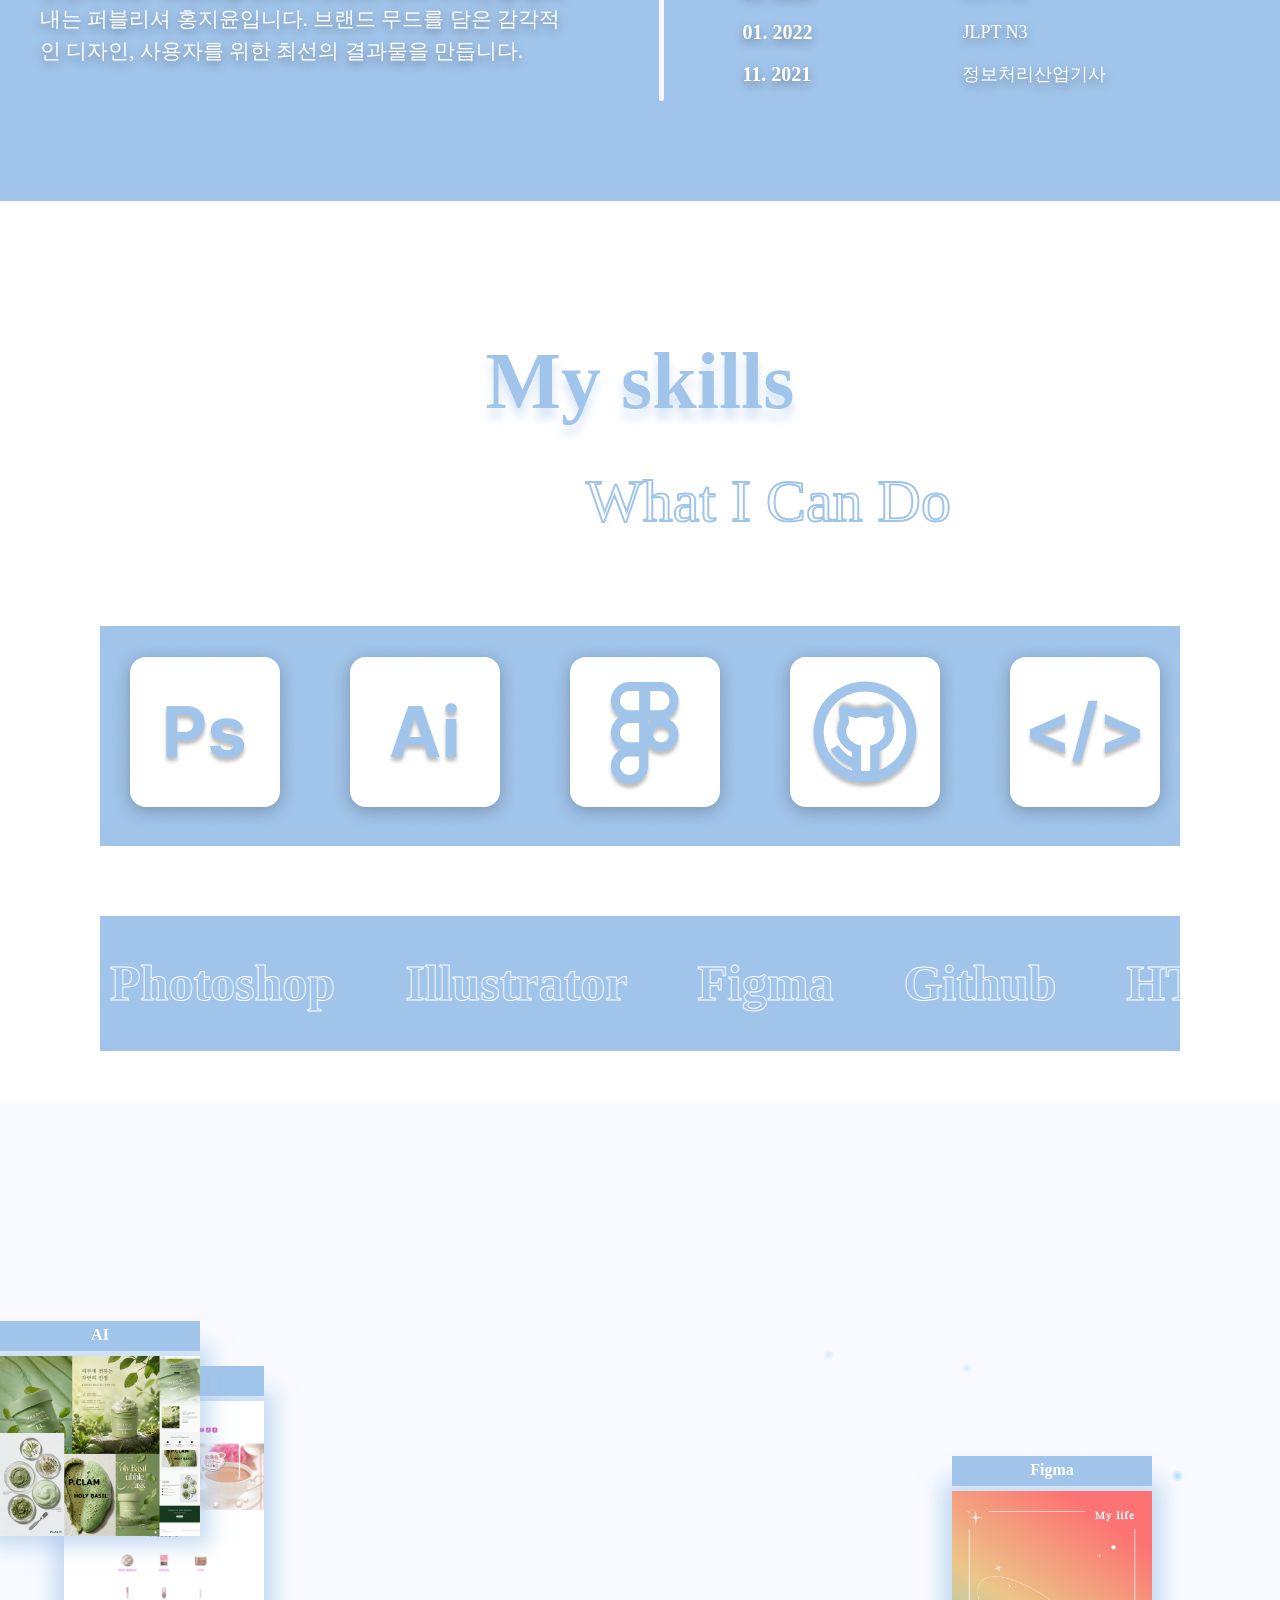
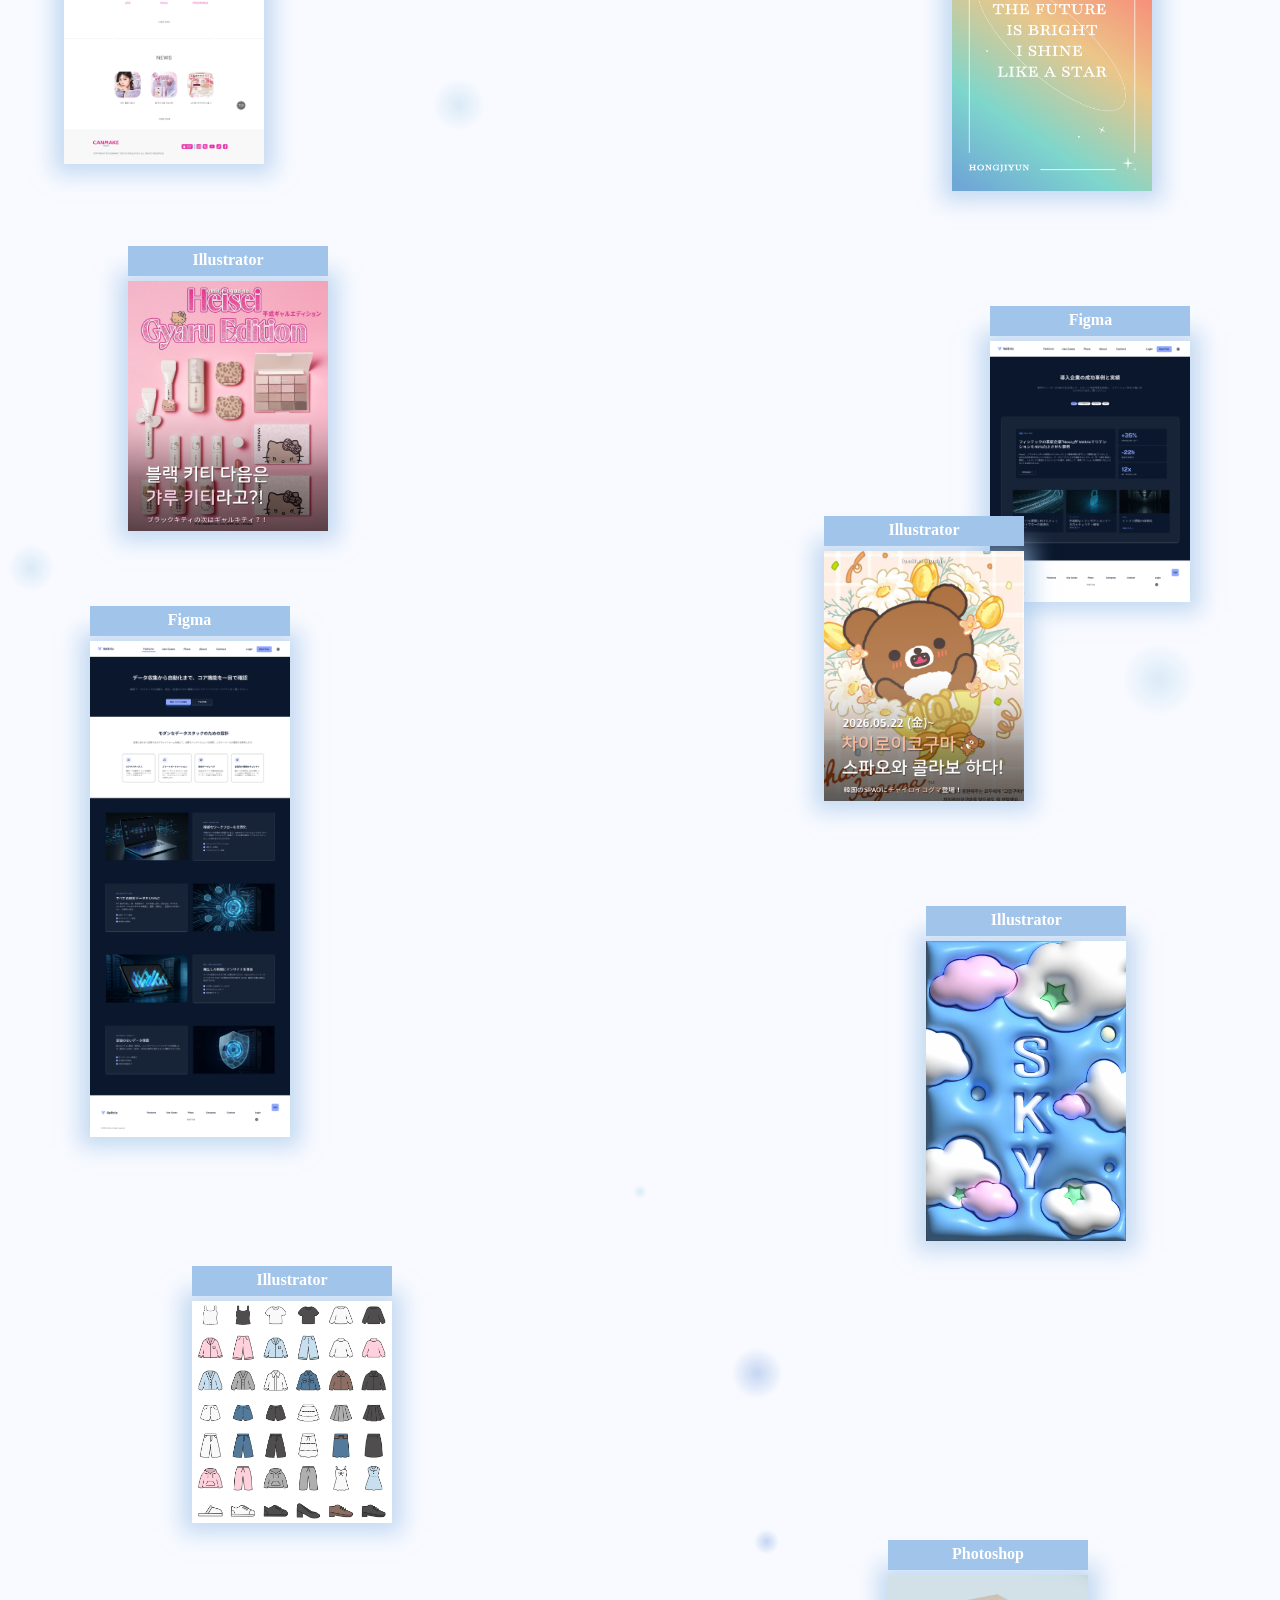
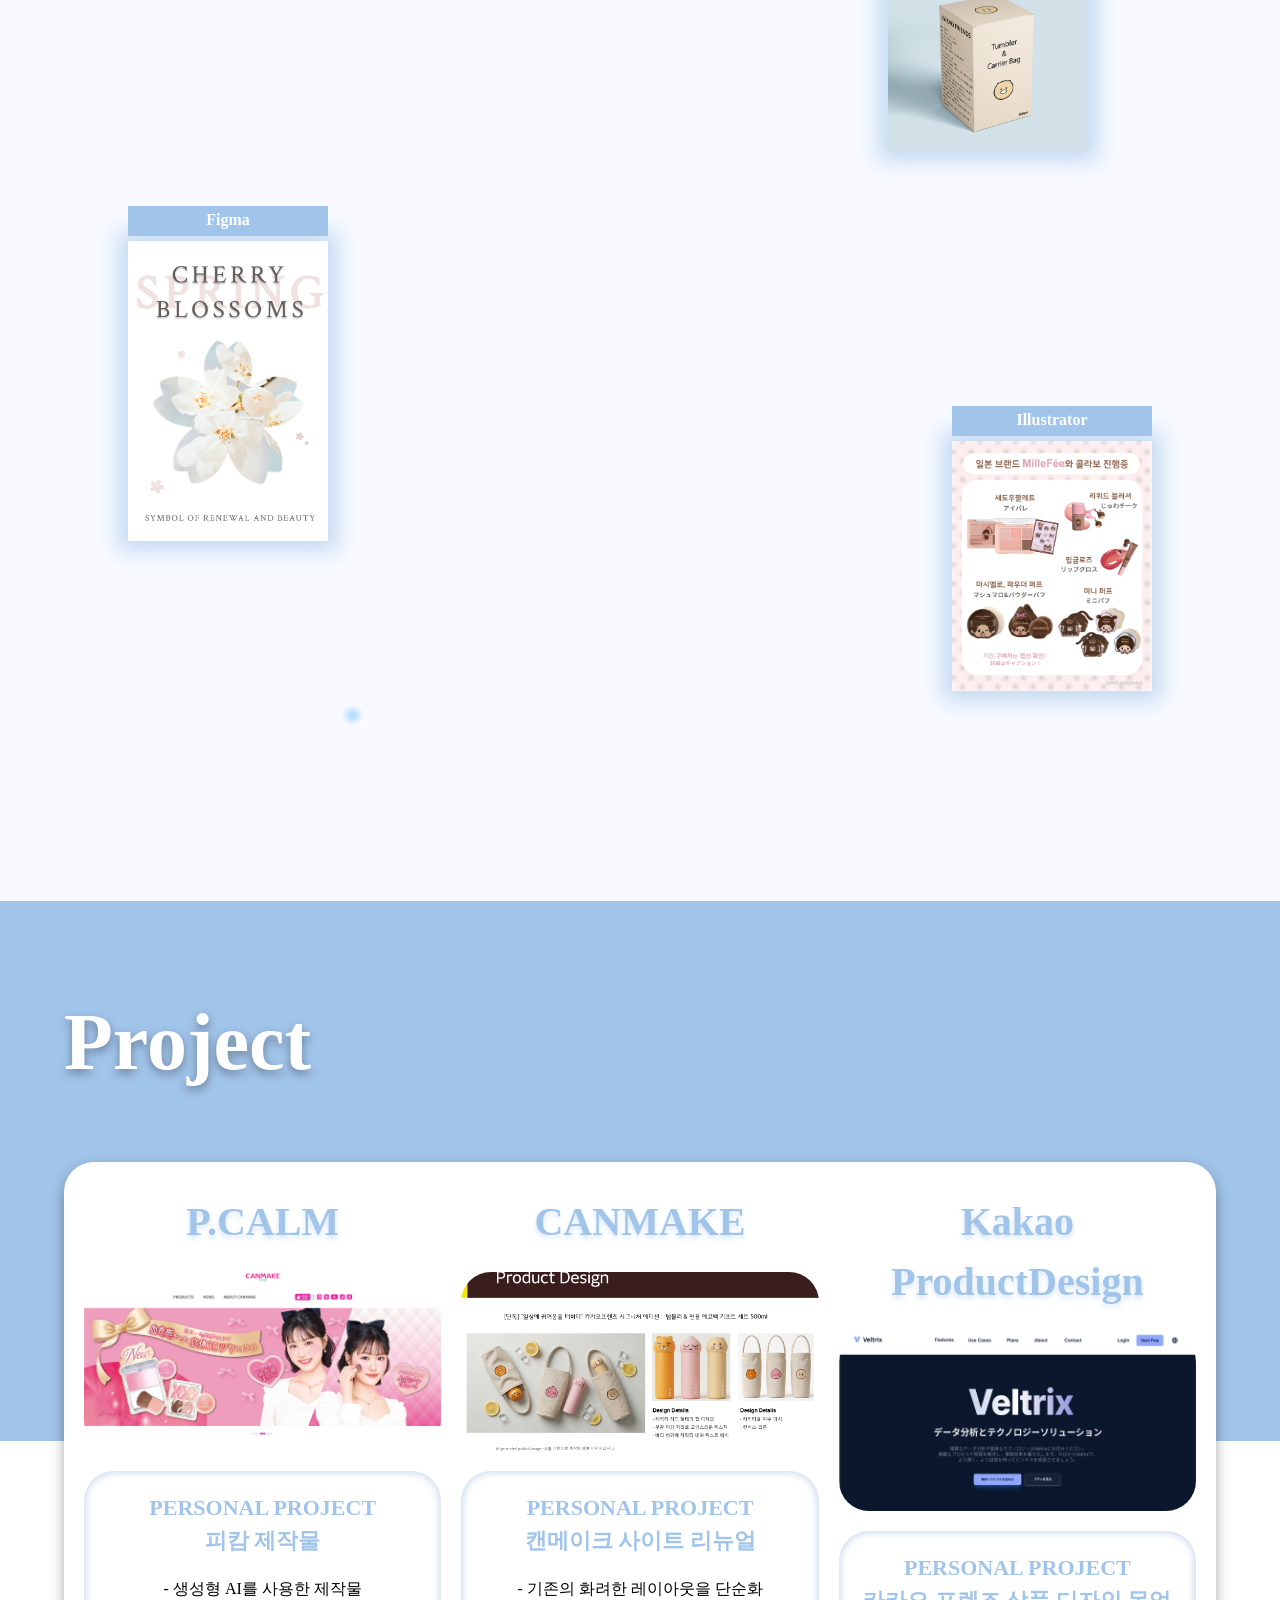
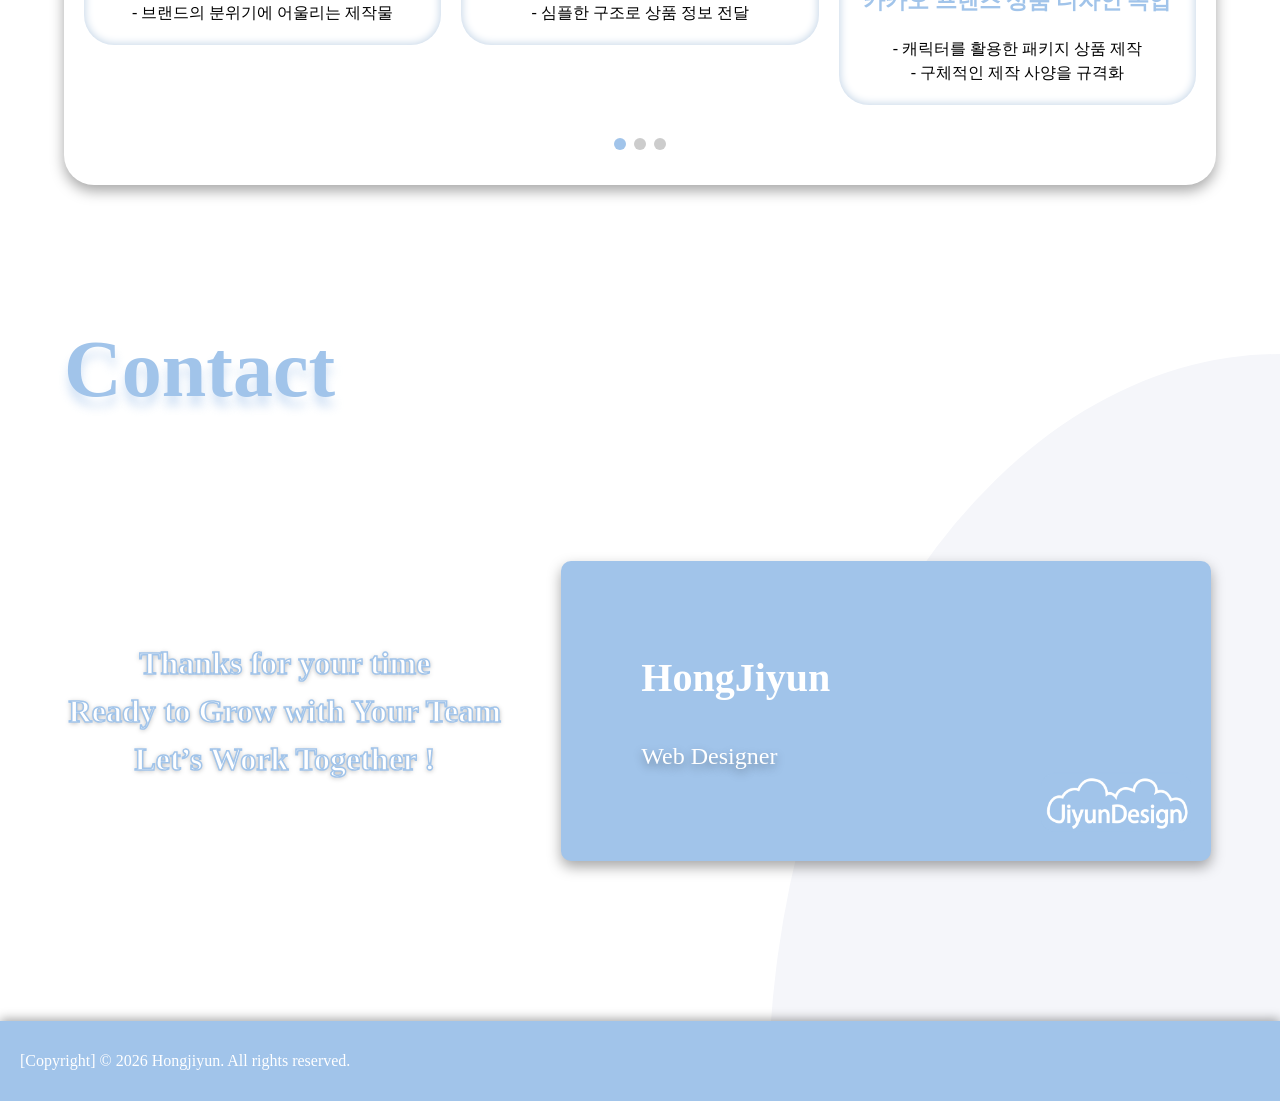
==== commit 17579c05: "Add files via upload" ====
--- a/index.html
+++ b/index.html
@@ -291,6 +291,11 @@
           <div class="work_img_name">Illustrator</div>
           <img src="./img/cardnew3.png" alt="" />
         </div>
+
+        <div class="work_img img12">
+          <div class="work_img_name">AI</div>
+          <img src="./img/pcalm.png" alt="" />
+        </div>
       </section>
 
       <!-- project -->
@@ -303,12 +308,32 @@
 
             <div class="swiper-slide">
               <a
+                href="https://hongjiyun.github.io/PCALM/"
+                target="_blank"
+                class="mainbox_link"
+              >
+                <div class="swiper_tilte">P.CALM</div>
+                <div class="swiper_img_box swiper_img_box1"></div>
+                <div class="swiper_about_box">
+                  <div class="swiper_about">
+                    PERSONAL PROJECT <br />
+                    피캄 제작물
+                  </div>
+                  <h4>
+                    - 생성형 AI를 사용한 제작물<br />
+                    - 브랜드의 분위기에 어울리는 제작물
+                  </h4>
+                </div>
+              </a>
+            </div>
+            <div class="swiper-slide">
+              <a
                 href="https://hongjiyun.github.io/Canmake_Renewal_HongJiyun/"
                 target="_blank"
                 class="mainbox_link"
               >
                 <div class="swiper_tilte">CANMAKE</div>
-                <div class="swiper_img_box swiper_img_box1"></div>
+                <div class="swiper_img_box swiper_img_box2"></div>
                 <div class="swiper_about_box">
                   <div class="swiper_about">
                     PERSONAL PROJECT <br />
@@ -329,7 +354,7 @@
                 class="mainbox_link"
               >
                 <div class="swiper_tilte">Kakao ProductDesign</div>
-                <div class="swiper_img_box swiper_img_box2"></div>
+                <div class="swiper_img_box swiper_img_box3"></div>
                 <div class="swiper_about_box">
                   <div class="swiper_about">
                     PERSONAL PROJECT <br />
@@ -350,7 +375,7 @@
                 class="mainbox_link"
               >
                 <div class="swiper_tilte">Veltrix</div>
-                <div class="swiper_img_box swiper_img_box3"></div>
+                <div class="swiper_img_box swiper_img_box4"></div>
                 <div class="swiper_about_box">
                   <div class="swiper_about">
                     PERSONAL PROJECT <br />
@@ -371,7 +396,7 @@
                 class="mainbox_link"
               >
                 <div class="swiper_tilte">VALORANT</div>
-                <div class="swiper_img_box swiper_img_box4"></div>
+                <div class="swiper_img_box swiper_img_box5"></div>
                 <div class="swiper_about_box">
                   <div class="swiper_about">
                     TEAM PROJECT <br />
@@ -392,7 +417,7 @@
                 class="mainbox_link"
               >
                 <div class="swiper_tilte">LEEUM</div>
-                <div class="swiper_img_box swiper_img_box5"></div>
+                <div class="swiper_img_box swiper_img_box6"></div>
                 <div class="swiper_about_box">
                   <div class="swiper_about">
                     TEAM PROJECT <br />
@@ -413,7 +438,7 @@
                 class="mainbox_link"
               >
                 <div class="swiper_tilte">ZEROWASTE</div>
-                <div class="swiper_img_box swiper_img_box6"></div>
+                <div class="swiper_img_box swiper_img_box7"></div>
                 <div class="swiper_about_box">
                   <div class="swiper_about">
                     PERSONAL PROJECT <br />
@@ -434,7 +459,7 @@
                 class="mainbox_link"
               >
                 <div class="swiper_tilte">CANMAKE</div>
-                <div class="swiper_img_box swiper_img_box1"></div>
+                <div class="swiper_img_box swiper_img_box2"></div>
                 <div class="swiper_about_box">
                   <div class="swiper_about">
                     PERSONAL PROJECT <br />
@@ -455,7 +480,7 @@
                 class="mainbox_link"
               >
                 <div class="swiper_tilte">Kakao ProductDesign</div>
-                <div class="swiper_img_box swiper_img_box2"></div>
+                <div class="swiper_img_box swiper_img_box3"></div>
                 <div class="swiper_about_box">
                   <div class="swiper_about">
                     PERSONAL PROJECT <br />
--- a/css/index.css
+++ b/css/index.css
@@ -771,8 +771,8 @@
 
 /* img1234 */
 .img1{
-  top: 20%;
-  left: 10%;
+ top: 10%;
+  left: 5%;
 }
 
 .img2{
@@ -796,7 +796,7 @@
 }
 
 .img6{
-  bottom: 20%;
+  bottom: 25%;
   right: 15%;
 }
 
@@ -808,6 +808,22 @@
 .img8{
   top: 28%;
   right: 7%;
+}
+
+.img9{
+  top: 26%;
+  left: 10%;
+}
+ 
+
+
+.img10{
+  top: 35%;
+  right: 20%;
+}
+.img11{
+ bottom: 7%;
+  right: 10%;
 }
 
 
@@ -930,11 +946,13 @@
   border-radius: 30px;
 }
 
-.swiper_img_box1{background-image: url(../img/veltrix.png);}
-.swiper_img_box2{background-image: url(../img/canmake_s.png);}
-.swiper_img_box3{background-image: url(../img/valorant_s.png);}
-.swiper_img_box4{background-image: url(../img/leeum_s.png);}
-.swiper_img_box5{background-image: url(../img/zerowaste_s.png);}
+.swiper_img_box1{background-image: url(../img/canmake_s.png);}
+.swiper_img_box2{background-image: url(../img/page5.PNG);}
+.swiper_img_box3{background-image: url(../img/veltrix.png);}
+.swiper_img_box4{background-image: url(../img/valorant_s.png);}
+.swiper_img_box5{background-image: url(../img/leeum_s.png);}
+.swiper_img_box6{background-image: url(../img/zerowaste_s.png);}
+
 
 
 .swiper_about{
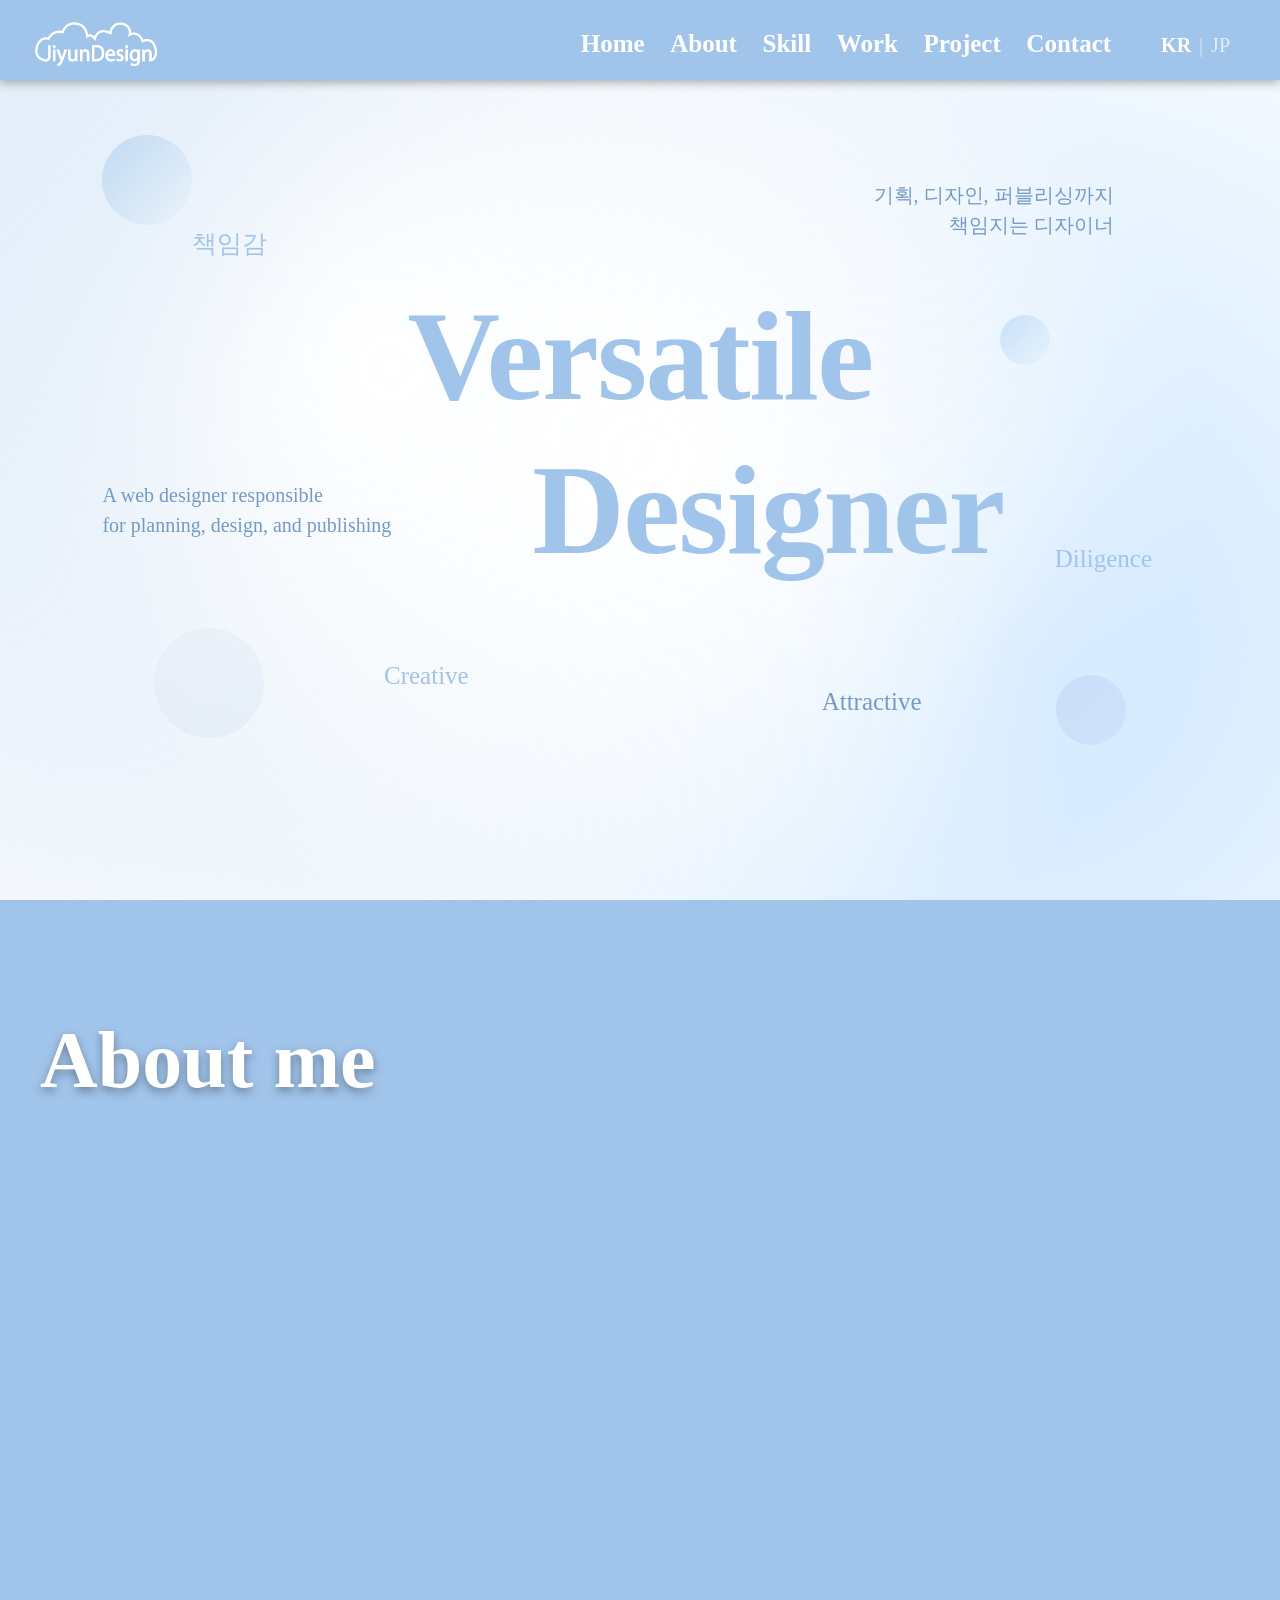
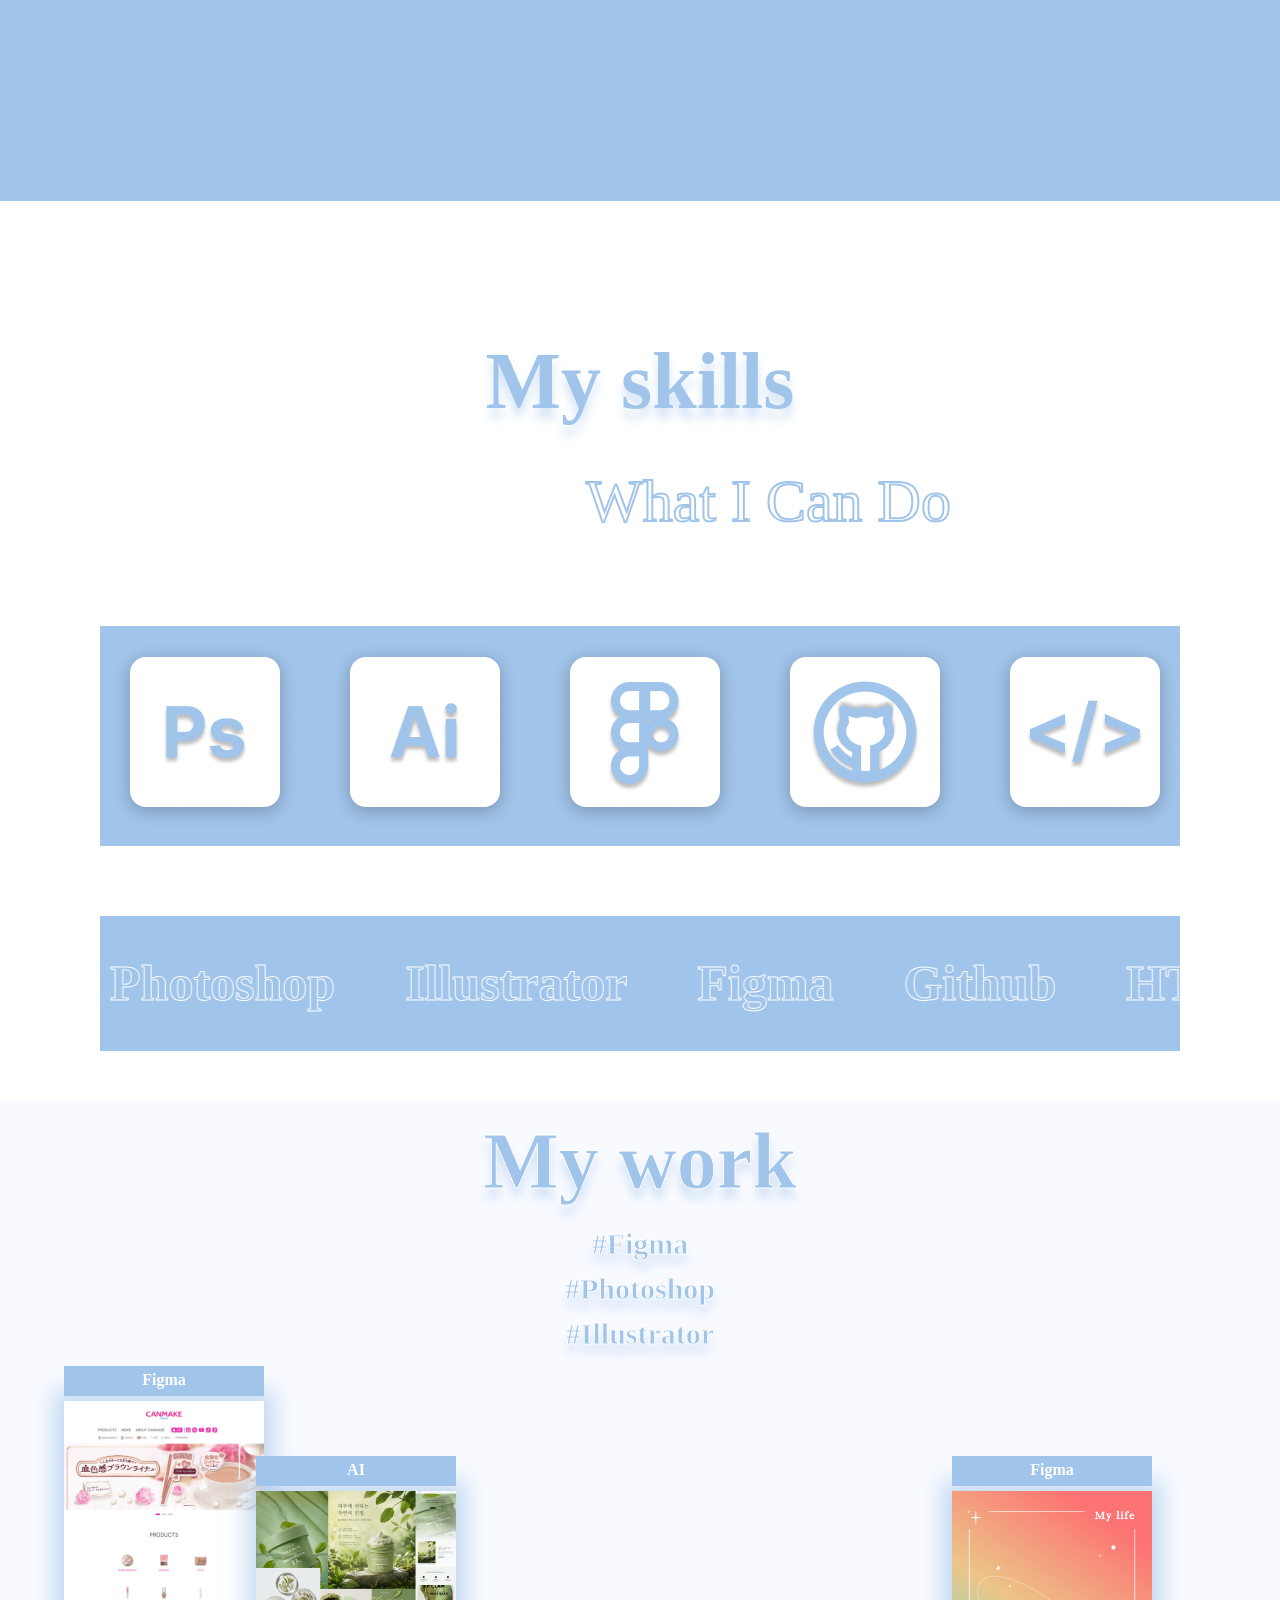
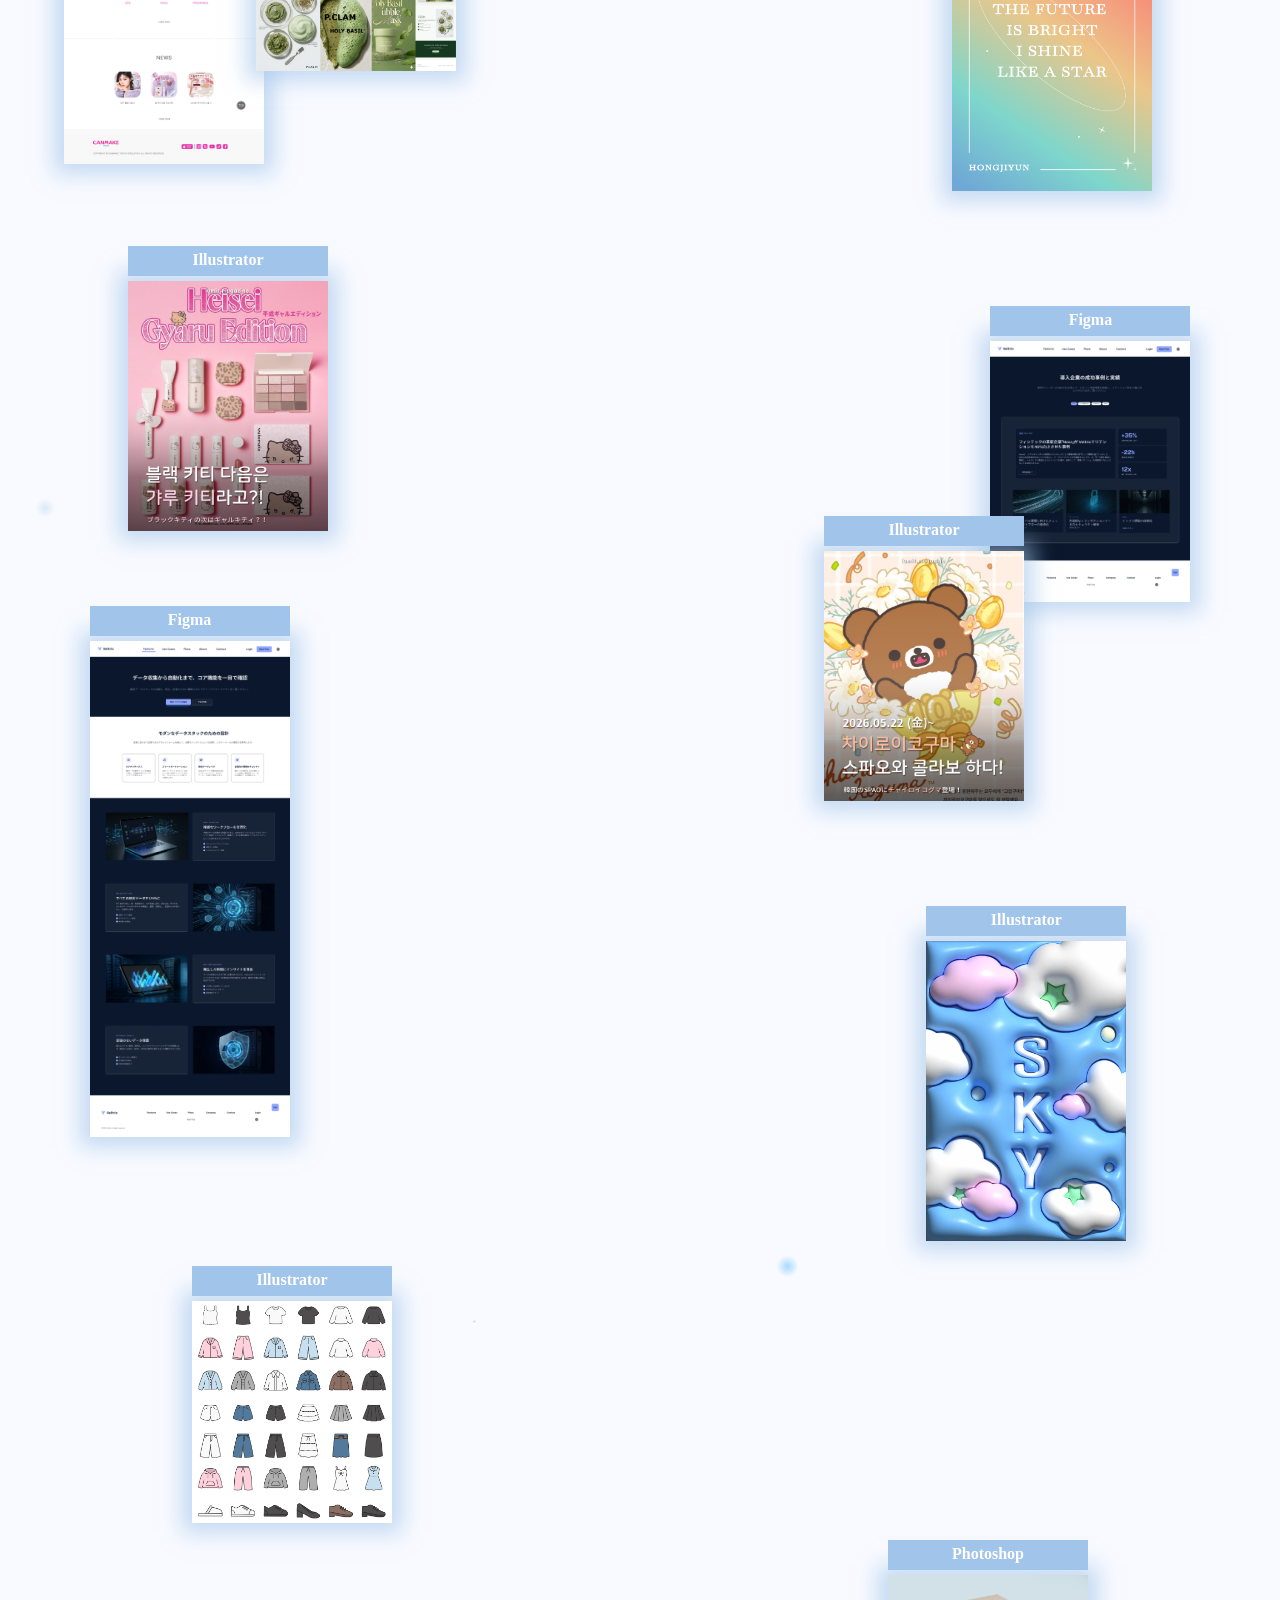
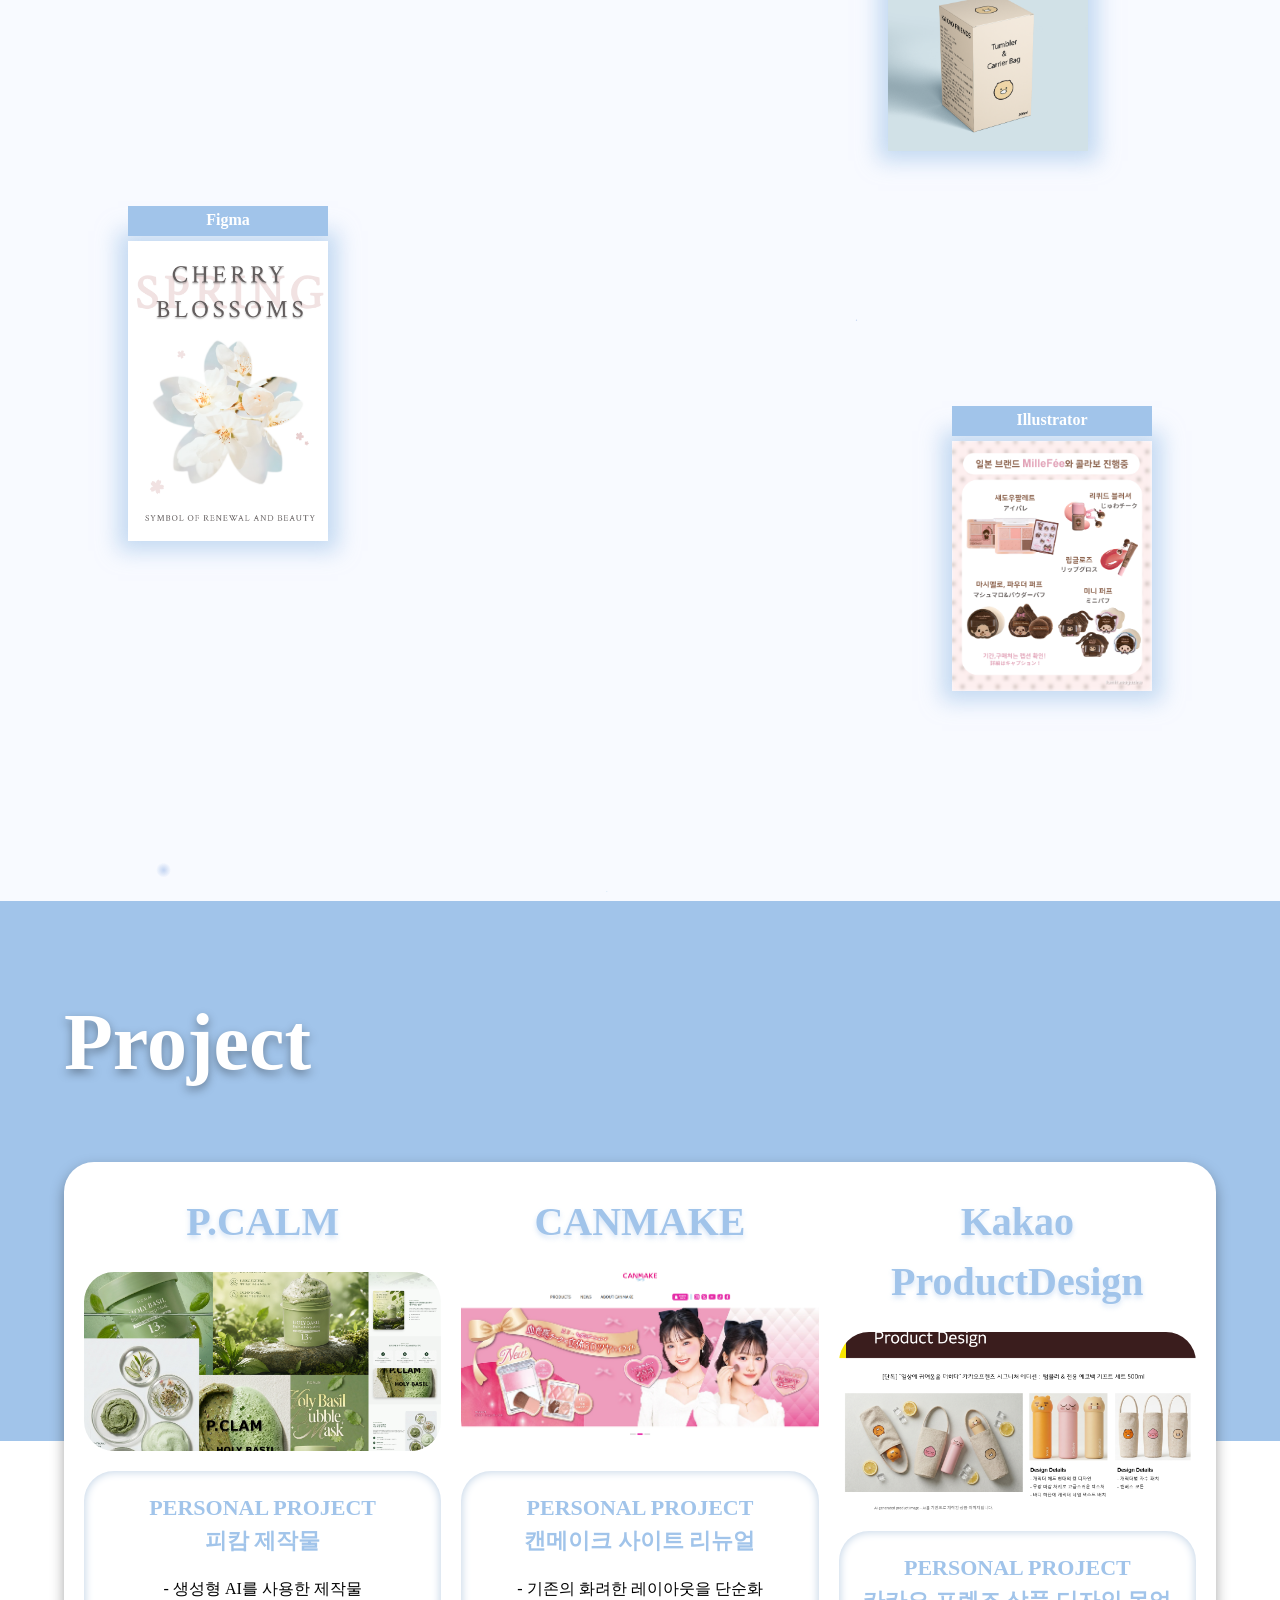
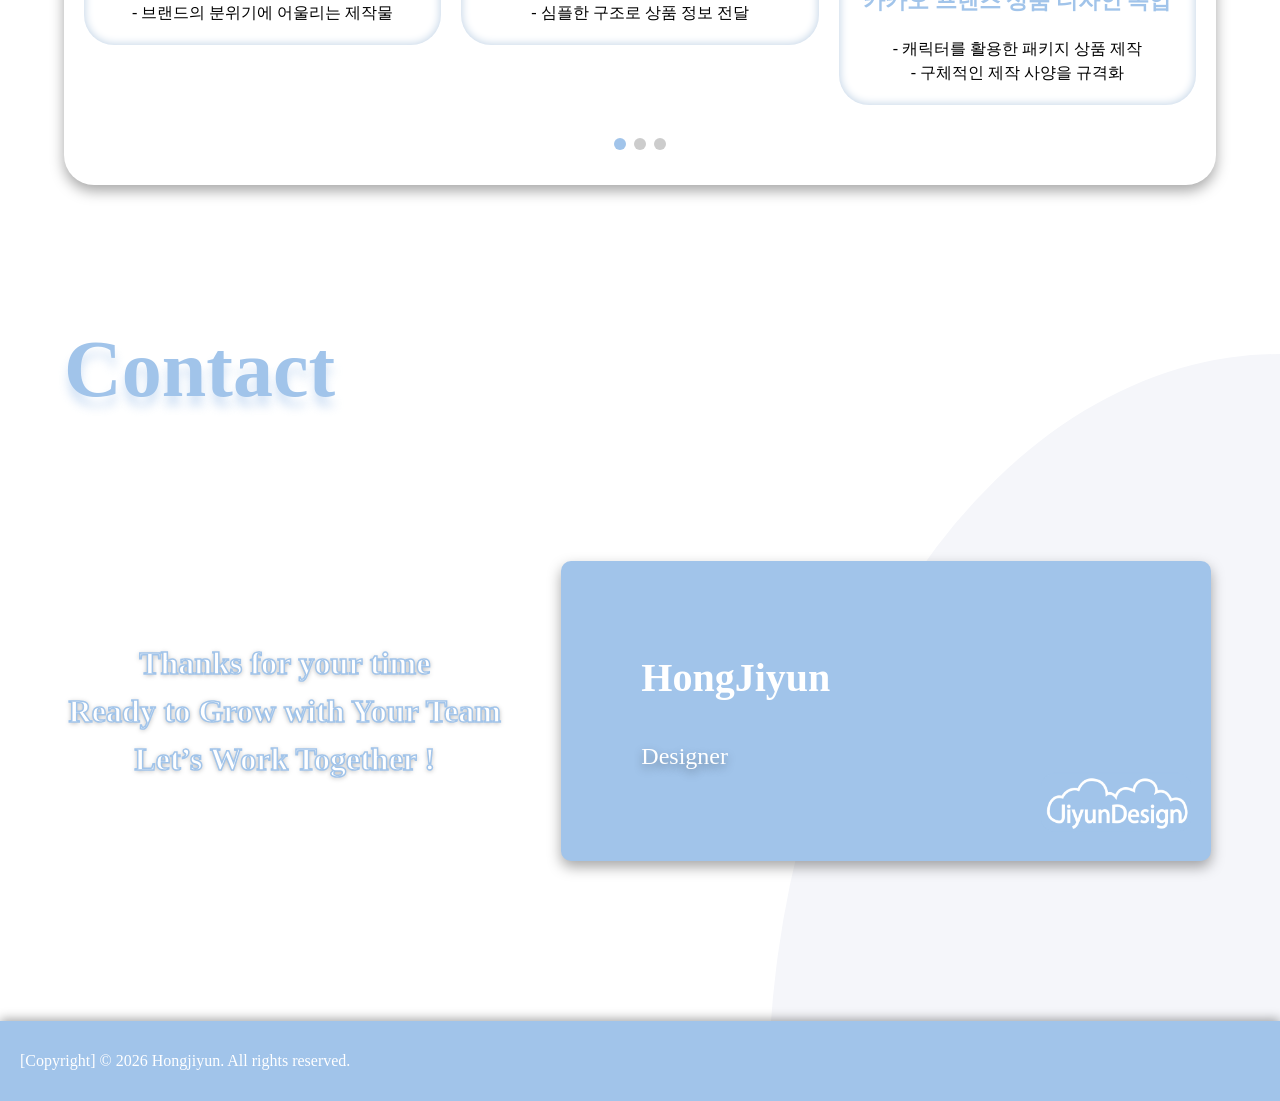
==== commit 0e8282b7: "Add files via upload" ====
--- a/index.html
+++ b/index.html
@@ -64,7 +64,7 @@
               publishing
             </div>
             <div class="intro_text text3">
-              기획, 디자인, 퍼블리싱까지 <br />책임지는 웹 디자이너
+              기획, 디자인, 퍼블리싱까지 <br />책임지는 디자이너
             </div>
             <div class="intro_text text4">Creative</div>
             <div class="intro_text text5">Attractive</div>
@@ -93,15 +93,14 @@
 
             <div class="name_birth_info_textbox">
               <h2 class="name_textbox">
-                홍지윤 &nbsp;&nbsp;<span>Hong Ji Yun</span>
+                Hong Ji Yun &nbsp;&nbsp;<span>홍지윤</span>
               </h2>
               <p class="birth_textbox">
                 2000.02.03 <span style="color: brown">♀</span>
               </p>
               <p class="info_about_textbox">
-                안녕하세요.&nbsp;&nbsp;트렌드를 읽으며 브랜드 만의 디자인을
-                담아내는 퍼블리셔 홍지윤입니다. 브랜드 무드를 담은 감각적인
-                디자인, 사용자를 위한 최선의 결과물을 만듭니다.
+                안녕하세요.&nbsp;트렌드를 읽고, 사람을 움직이는 디자인 콘텐츠를
+                만듭니다. 공감과 성과를 모두 담은 콘텐츠를 제작하겠습니다.
               </p>
             </div>
           </div>
@@ -433,27 +432,6 @@
 
             <div class="swiper-slide">
               <a
-                href="https://hongjiyun.github.io/zerowaste/"
-                target="_blank"
-                class="mainbox_link"
-              >
-                <div class="swiper_tilte">ZEROWASTE</div>
-                <div class="swiper_img_box swiper_img_box7"></div>
-                <div class="swiper_about_box">
-                  <div class="swiper_about">
-                    PERSONAL PROJECT <br />
-                    제로웨이스트 사이트 제작
-                  </div>
-                  <h4>
-                    - 가상의 브랜드 기획<br />
-                    - 심플한 구조로 상품 정보 전달
-                  </h4>
-                </div>
-              </a>
-            </div>
-
-            <div class="swiper-slide">
-              <a
                 href="https://hongjiyun.github.io/teamproject_valorant_hjy/"
                 target="_blank"
                 class="mainbox_link"
@@ -511,7 +489,7 @@
 
           <div class="contact_card">
             <div class="card-inner">
-              <div class="card-front">HongJiyun <span>Web Designer</span></div>
+              <div class="card-front">HongJiyun <span>Designer</span></div>
               <div class="card-back">
                 <div class="contact_card_text">
                   <div class="contact_card_text_p">
--- a/css/index.css
+++ b/css/index.css
@@ -814,16 +814,21 @@
   top: 26%;
   left: 10%;
 }
- 
 
 
 .img10{
   top: 35%;
   right: 20%;
 }
+
 .img11{
  bottom: 7%;
   right: 10%;
+}
+
+.img12{
+ top: 13%;
+  left: 20%;
 }
 
 
@@ -946,12 +951,13 @@
   border-radius: 30px;
 }
 
-.swiper_img_box1{background-image: url(../img/canmake_s.png);}
-.swiper_img_box2{background-image: url(../img/page5.PNG);}
-.swiper_img_box3{background-image: url(../img/veltrix.png);}
-.swiper_img_box4{background-image: url(../img/valorant_s.png);}
-.swiper_img_box5{background-image: url(../img/leeum_s.png);}
-.swiper_img_box6{background-image: url(../img/zerowaste_s.png);}
+.swiper_img_box1{background-image: url(../img/pcalm.png);}
+.swiper_img_box2{background-image: url(../img/canmake_s.png);}
+.swiper_img_box3{background-image: url(../img/page5.PNG);}
+.swiper_img_box4{background-image: url(../img/veltrix.png);}
+.swiper_img_box5{background-image: url(../img/valorant_s.png);}
+.swiper_img_box6{background-image: url(../img/leeum_s.png);}
+.swiper_img_box7{background-image: url(../img/zerowaste_s.png);}
 
 
 
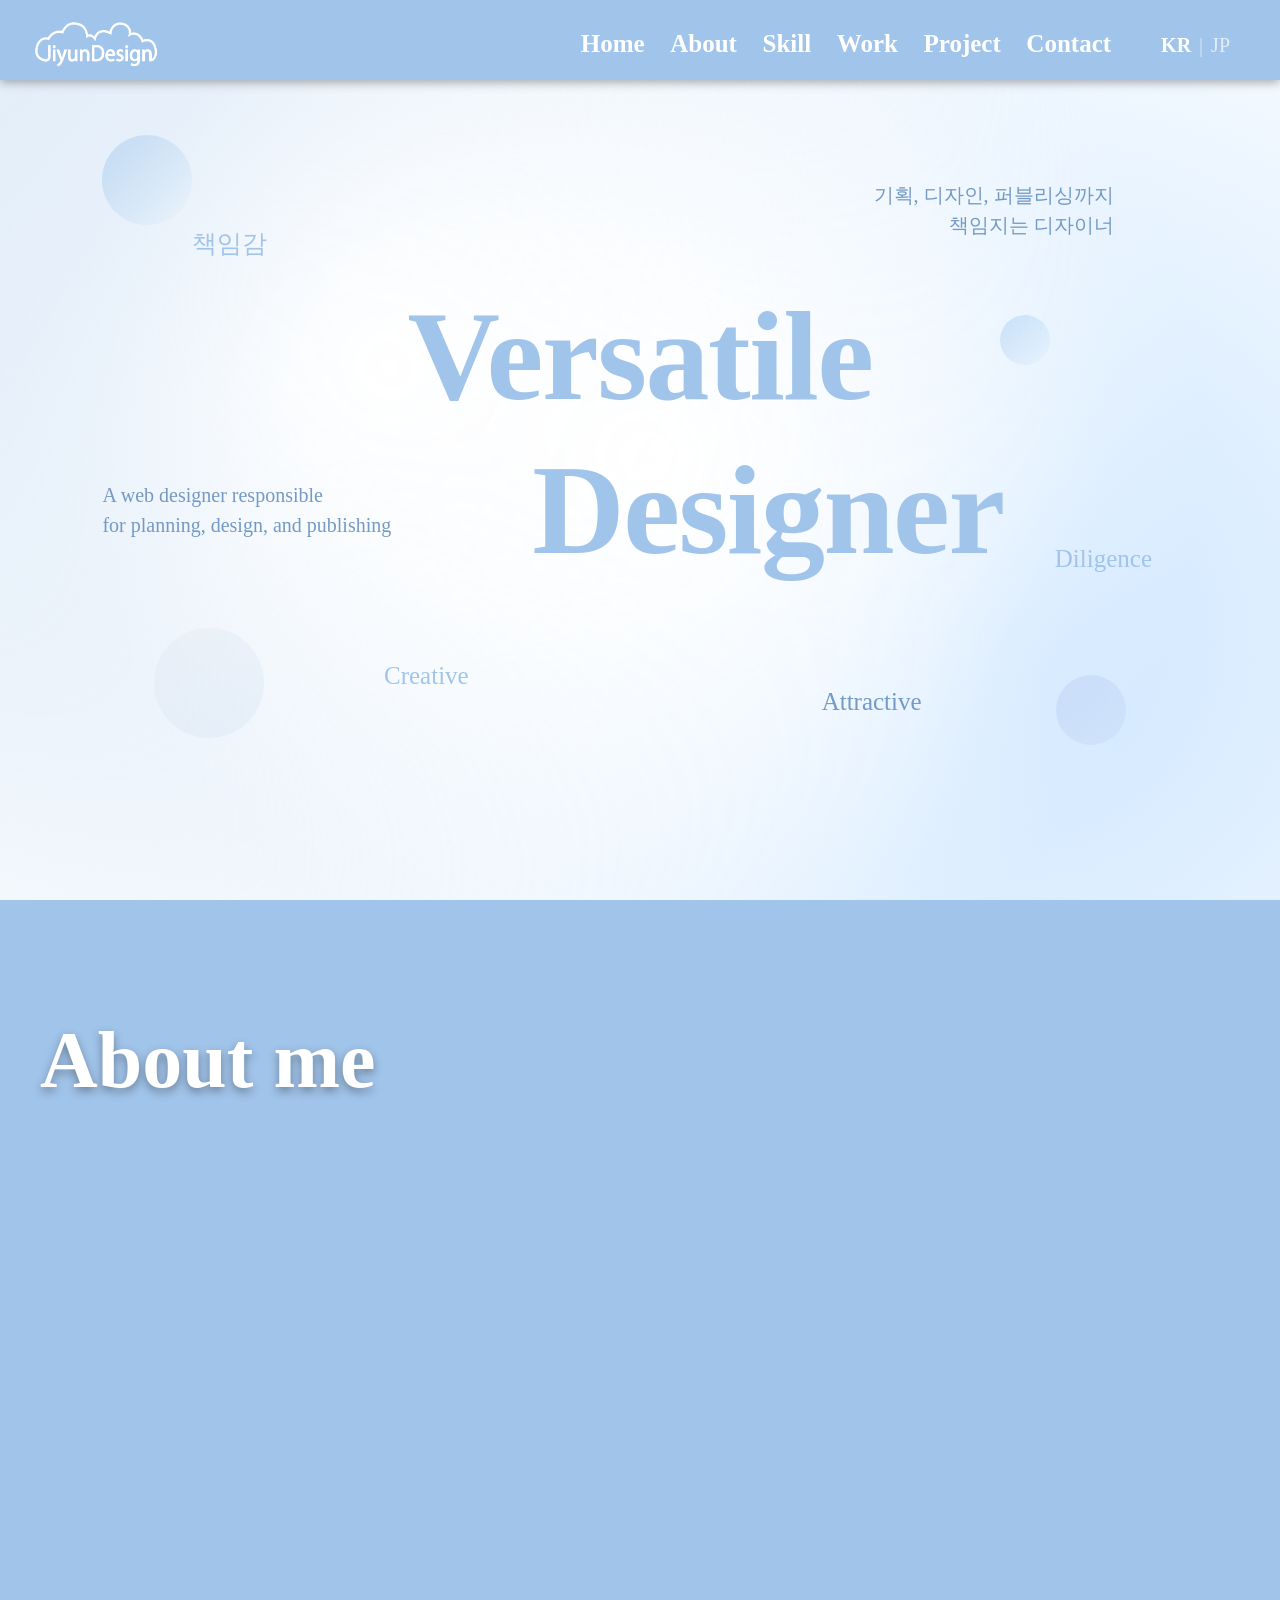
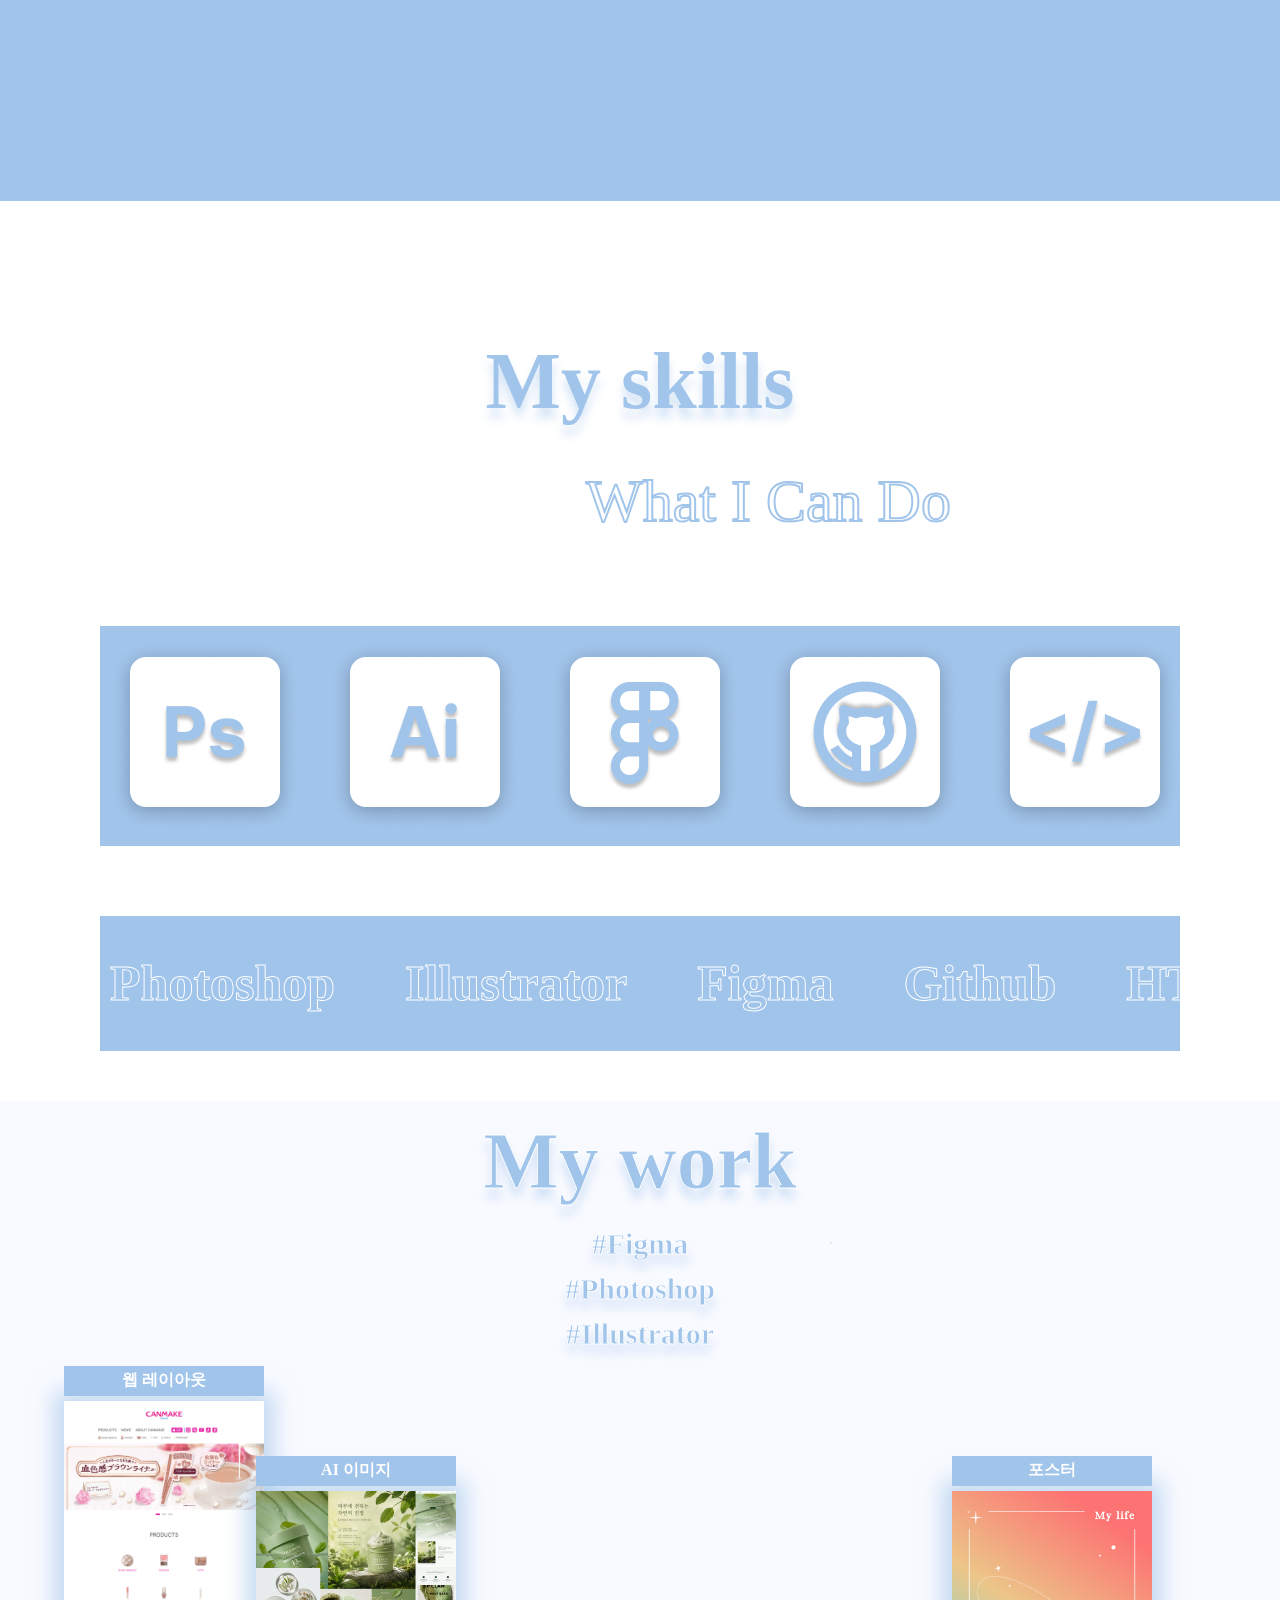
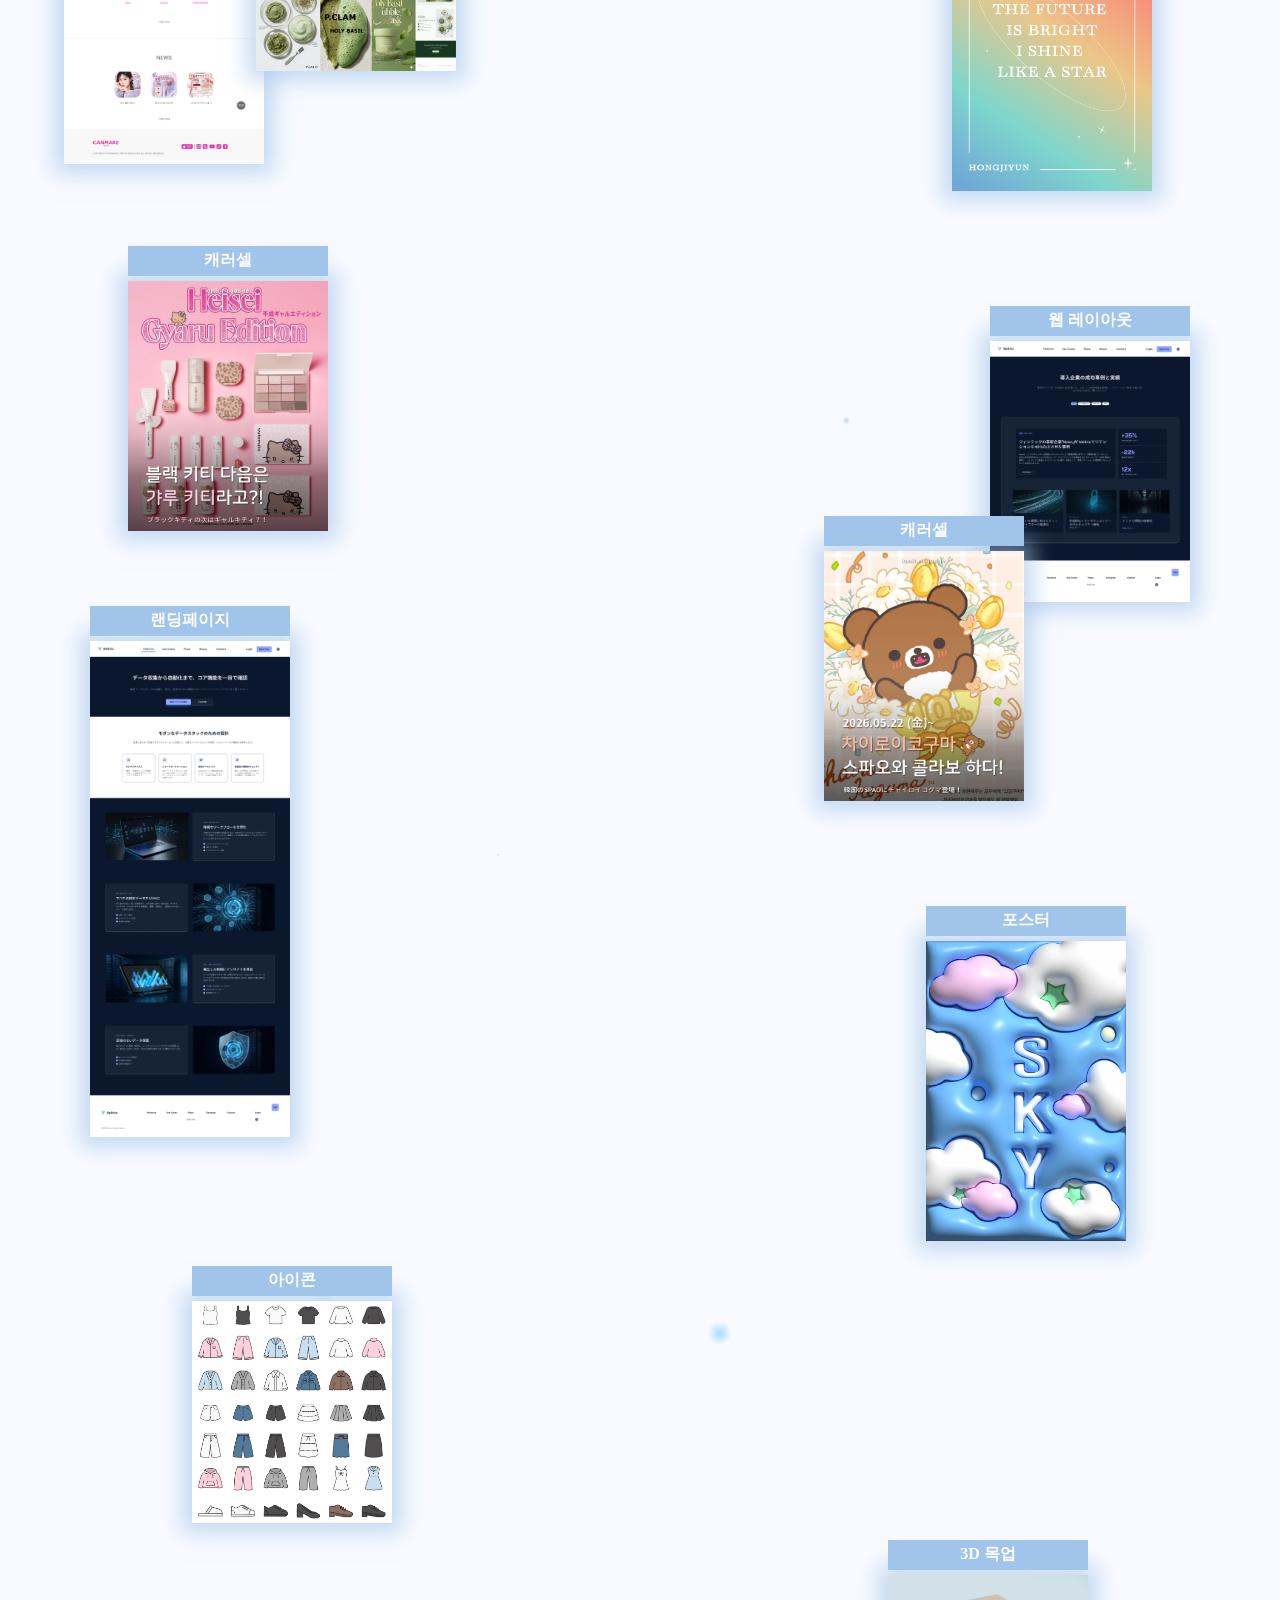
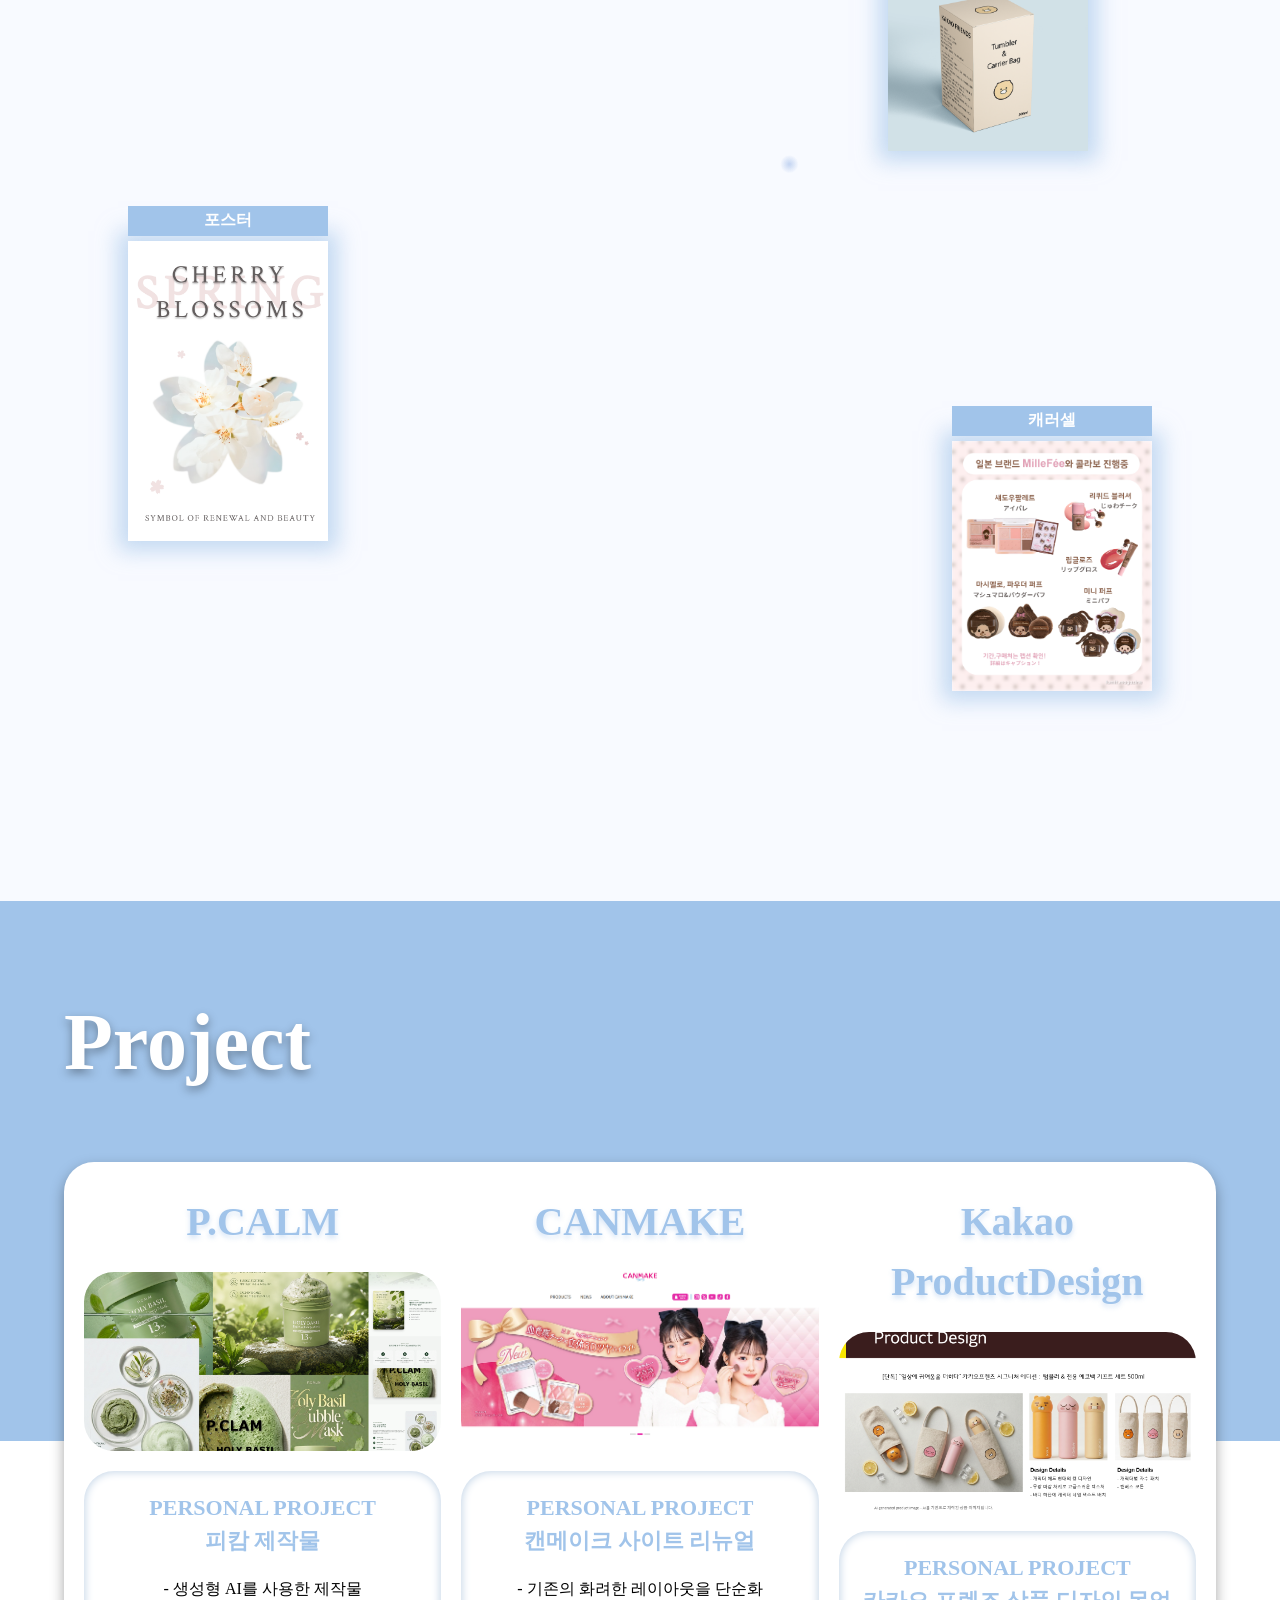
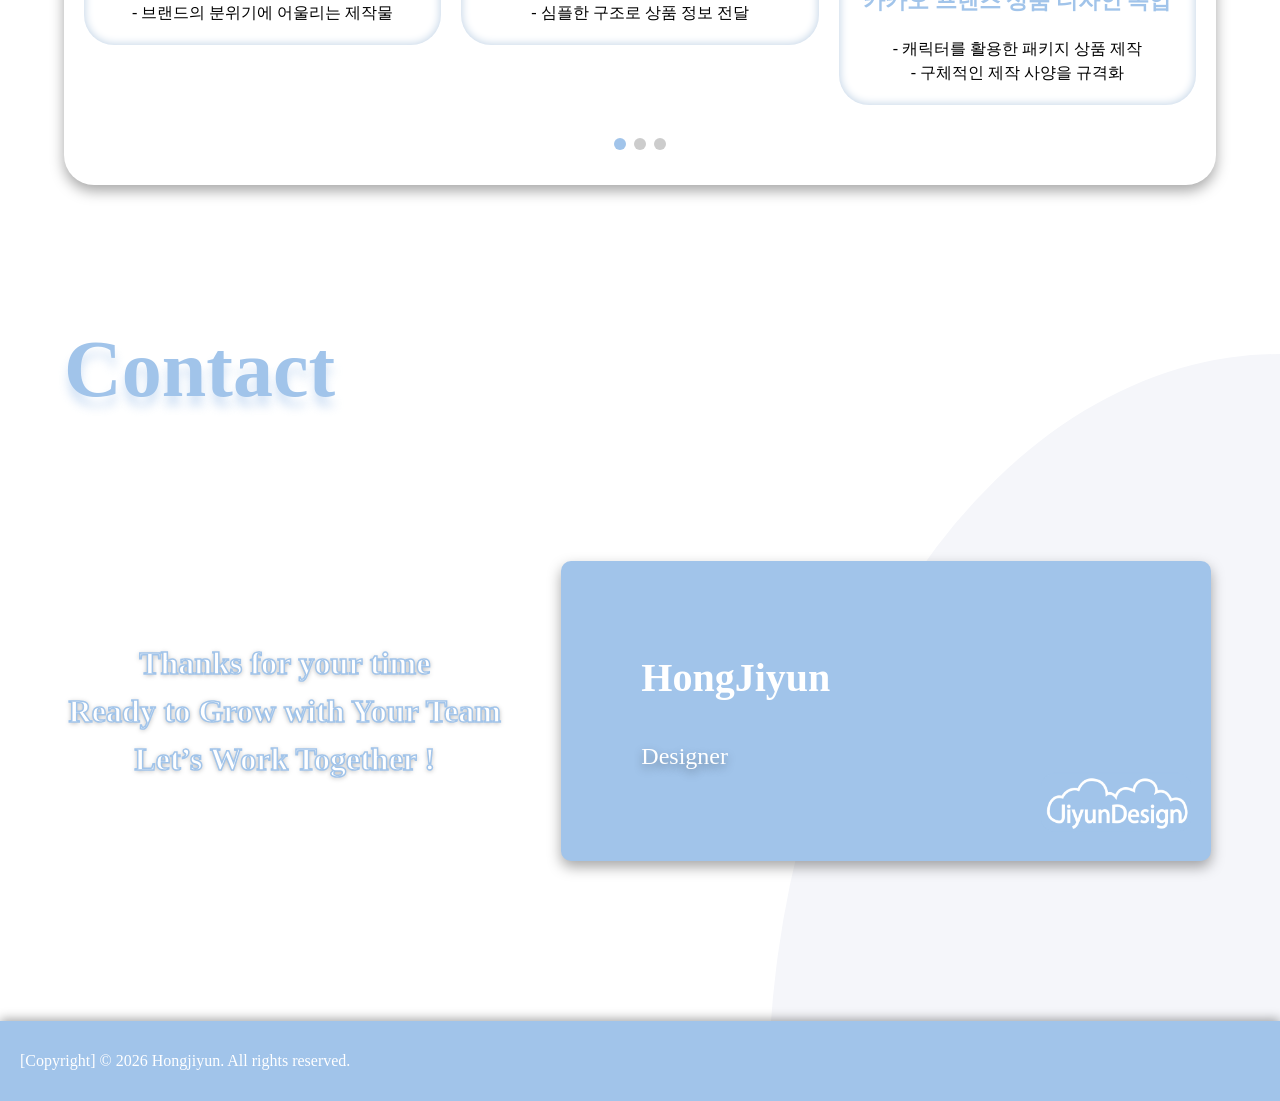
==== commit a65168ec: "Add files via upload" ====
--- a/index.html
+++ b/index.html
@@ -167,9 +167,9 @@
             <div class="card">
               <img src="./img/skils_icon/CSS3.png" alt="CSS3" />
             </div>
-            <div class="card">
+            <!-- <div class="card">
               <img src="./img/skils_icon/jQuery.png" alt="jQuery" />
-            </div>
+            </div> -->
             <div class="card">
               <img src="./img/skils_icon/javaScript.png" alt="javaScript" />
             </div>
@@ -194,9 +194,9 @@
             <div class="card">
               <img src="./img/skils_icon/CSS3.png" alt="CSS3" />
             </div>
-            <div class="card">
+            <!-- <div class="card">
               <img src="./img/skils_icon/jQuery.png" alt="jQuery" />
-            </div>
+            </div> -->
             <div class="card">
               <img src="./img/skils_icon/javaScript.png" alt="javaScript" />
             </div>
@@ -211,7 +211,7 @@
             <div class="card_bottom">Github</div>
             <div class="card_bottom">HTML5</div>
             <div class="card_bottom">CSS3</div>
-            <div class="card_bottom">jQuery</div>
+            <!-- <div class="card_bottom">jQuery</div> -->
             <div class="card_bottom">javaScript</div>
           </div>
 
@@ -222,7 +222,7 @@
             <div class="card_bottom">Github</div>
             <div class="card_bottom">HTML5</div>
             <div class="card_bottom">CSS3</div>
-            <div class="card_bottom">jQuery</div>
+            <!-- <div class="card_bottom">jQuery</div> -->
             <div class="card_bottom">javaScript</div>
           </div>
         </div>
@@ -239,60 +239,60 @@
         </div>
 
         <div class="work_img img1">
-          <div class="work_img_name">Figma</div>
+          <div class="work_img_name">웹 레이아웃</div>
           <img src="./img/canmake_figma.png" alt="" />
         </div>
 
         <div class="work_img img2">
-          <div class="work_img_name">Illustrator</div>
+          <div class="work_img_name">포스터</div>
           <img src="./img/sky_ai.png" alt="" />
         </div>
 
         <div class="work_img img3">
-          <div class="work_img_name">Figma</div>
+          <div class="work_img_name">포스터</div>
           <img src="./img/mylife2.png" alt="" />
         </div>
 
         <div class="work_img img4">
-          <div class="work_img_name">Figma</div>
+          <div class="work_img_name">포스터</div>
           <img src="./img/cherryblossoms.png" alt="" />
         </div>
 
         <div class="work_img img5">
-          <div class="work_img_name">Illustrator</div>
+          <div class="work_img_name">아이콘</div>
           <img src="./img/clothes.jpg" alt="" />
         </div>
 
         <div class="work_img img6">
-          <div class="work_img_name">Photoshop</div>
+          <div class="work_img_name">3D 목업</div>
           <img src="./img/box_mokup.png" alt="" />
         </div>
 
         <div class="work_img img7">
-          <div class="work_img_name">Figma</div>
+          <div class="work_img_name">랜딩페이지</div>
           <img src="./img/veltrix_features.png" alt="" />
         </div>
 
         <div class="work_img img8">
-          <div class="work_img_name">Figma</div>
+          <div class="work_img_name">웹 레이아웃</div>
           <img src="./img/plans_page.png" alt="" />
         </div>
 
         <div class="work_img img9">
-          <div class="work_img_name">Illustrator</div>
+          <div class="work_img_name">캐러셀</div>
           <img src="./img/cardnew1.png" alt="" />
         </div>
         <div class="work_img img10">
-          <div class="work_img_name">Illustrator</div>
+          <div class="work_img_name">캐러셀</div>
           <img src="./img/cardnew2.png" alt="" />
         </div>
         <div class="work_img img11">
-          <div class="work_img_name">Illustrator</div>
+          <div class="work_img_name">캐러셀</div>
           <img src="./img/cardnew3.png" alt="" />
         </div>
 
         <div class="work_img img12">
-          <div class="work_img_name">AI</div>
+          <div class="work_img_name">AI 이미지</div>
           <img src="./img/pcalm.png" alt="" />
         </div>
       </section>
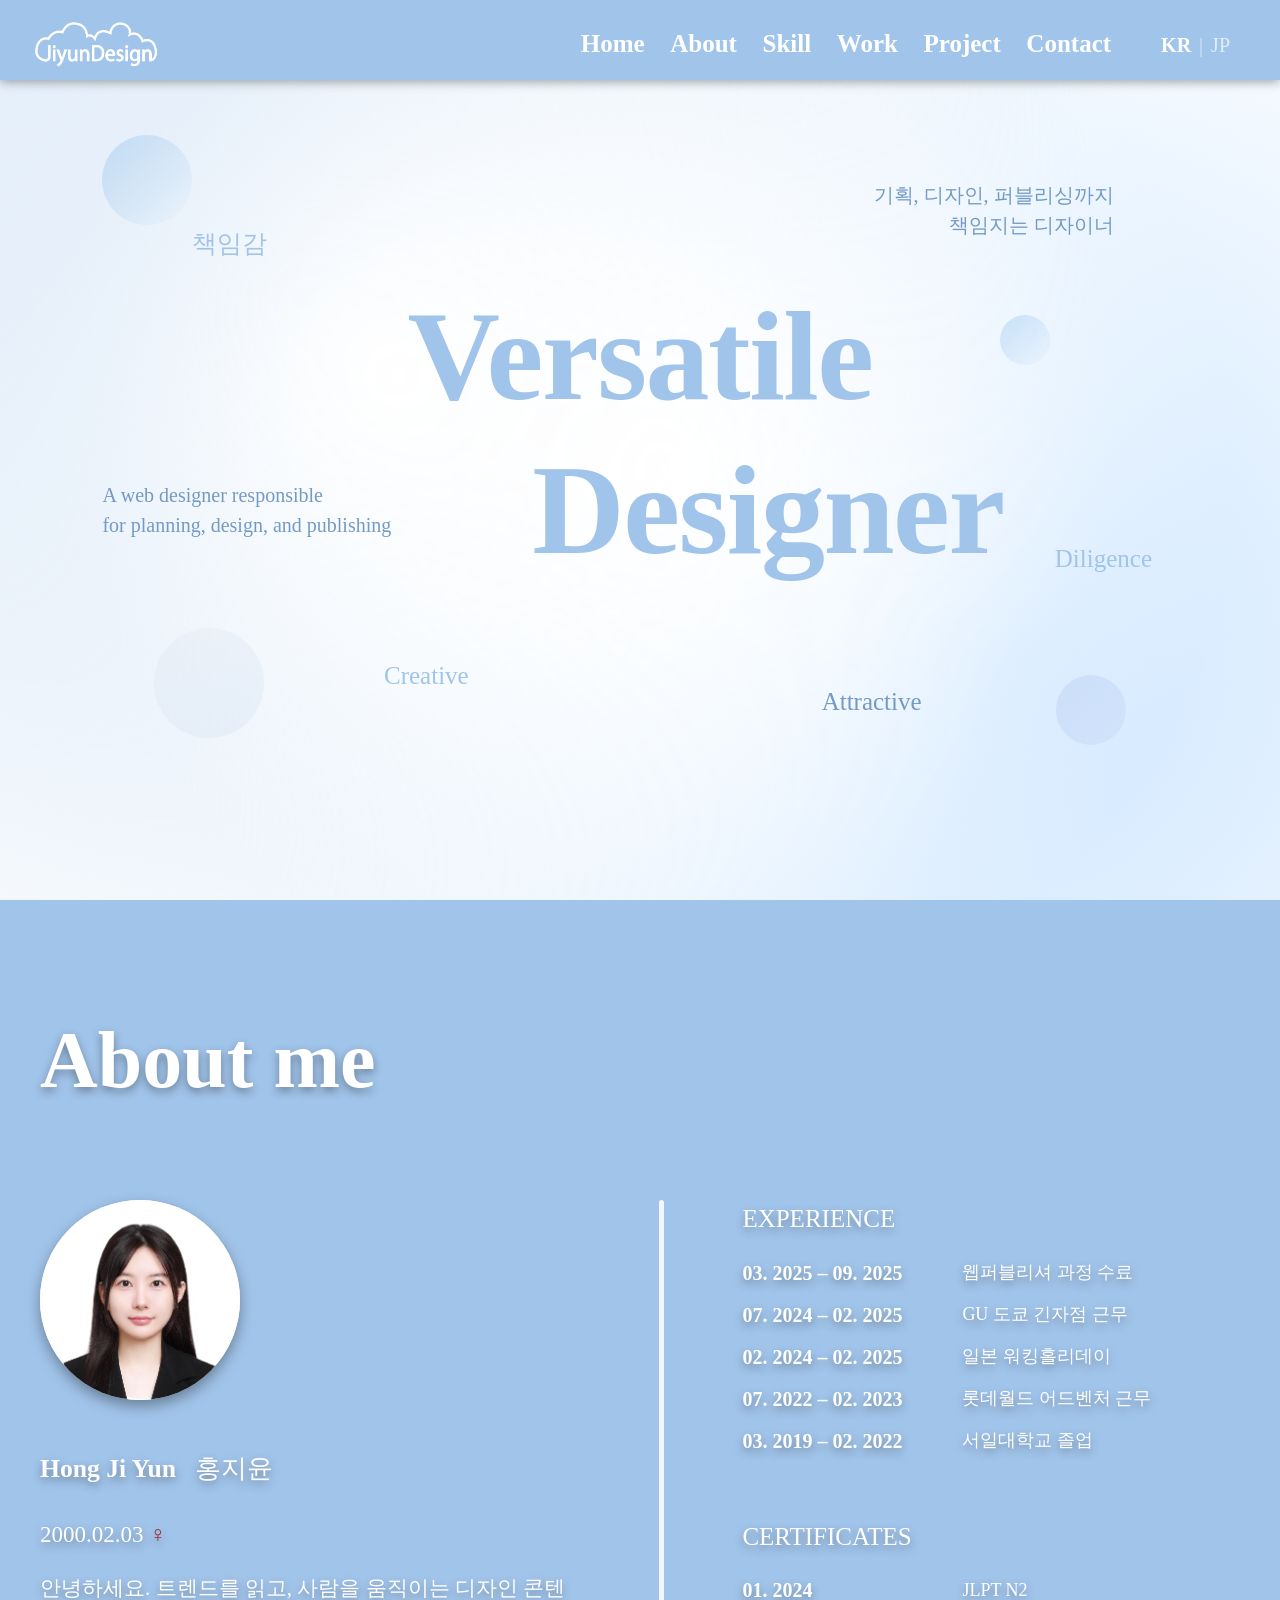
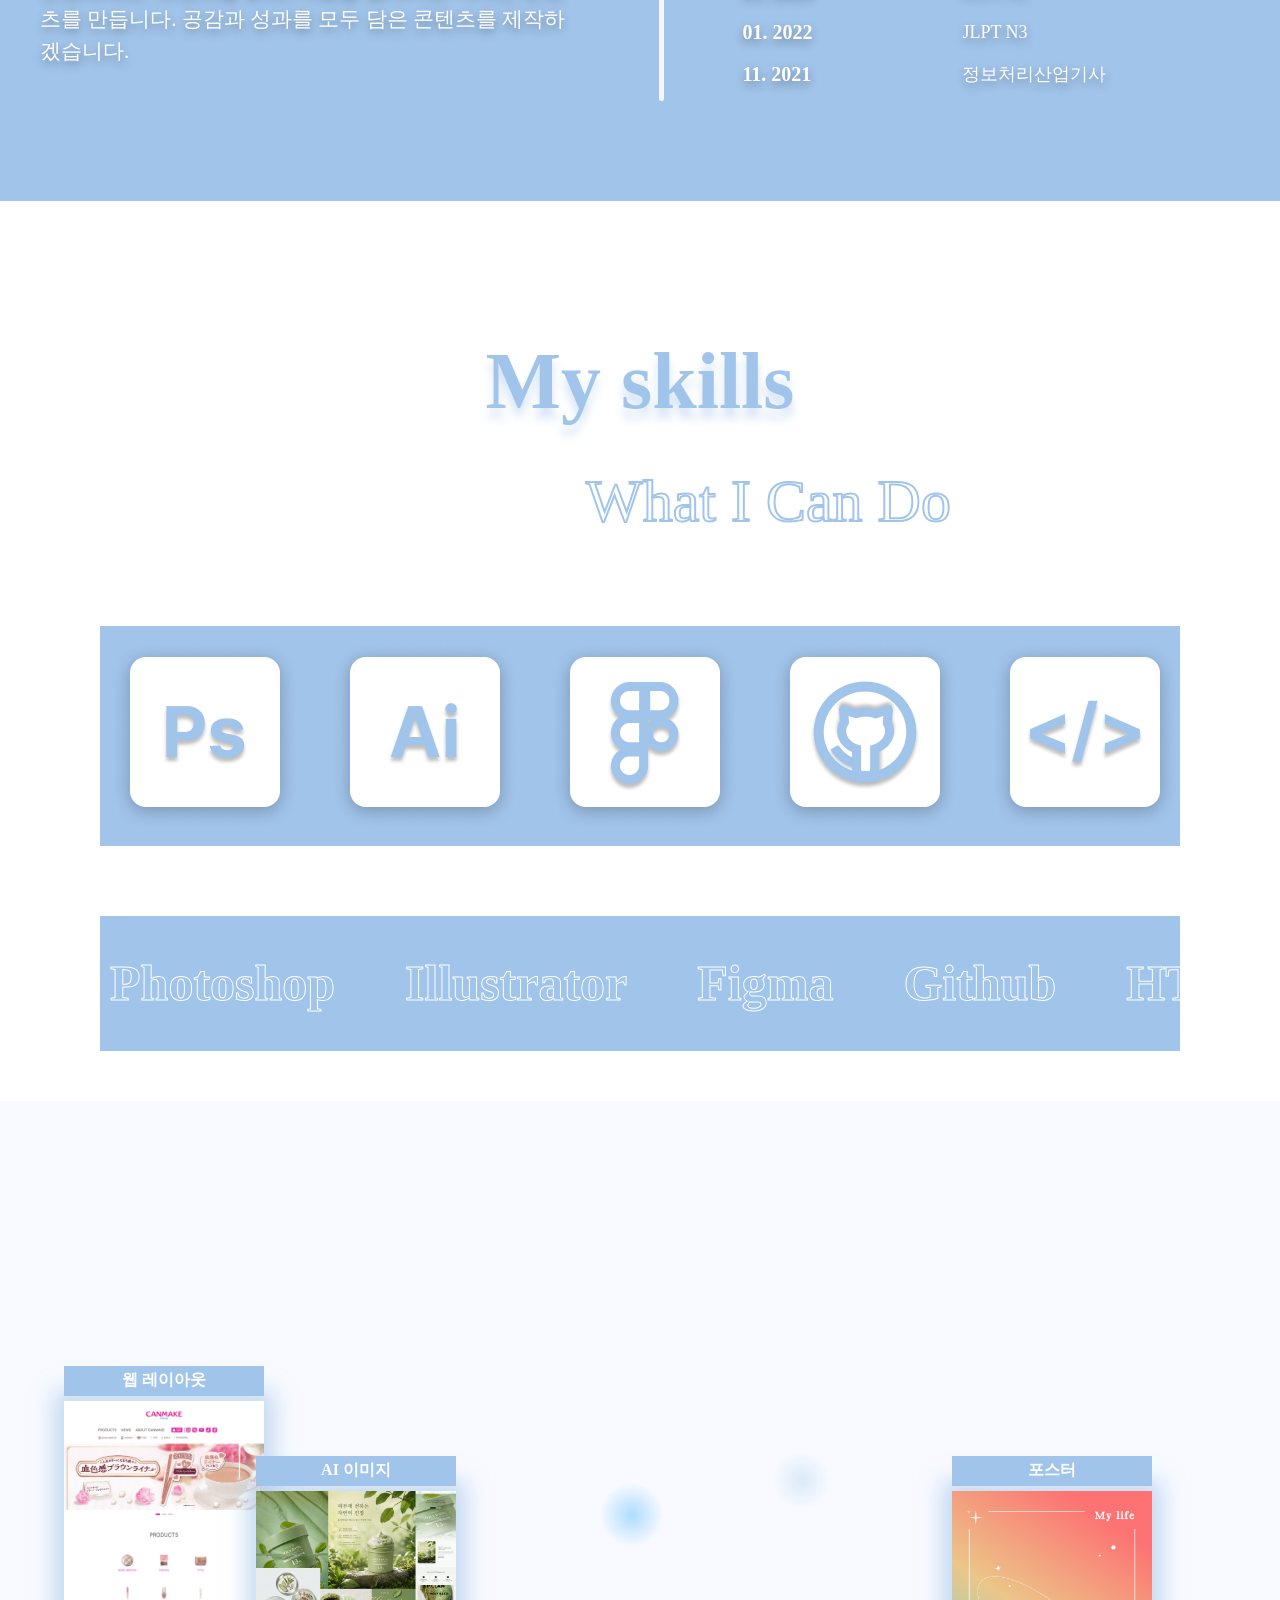
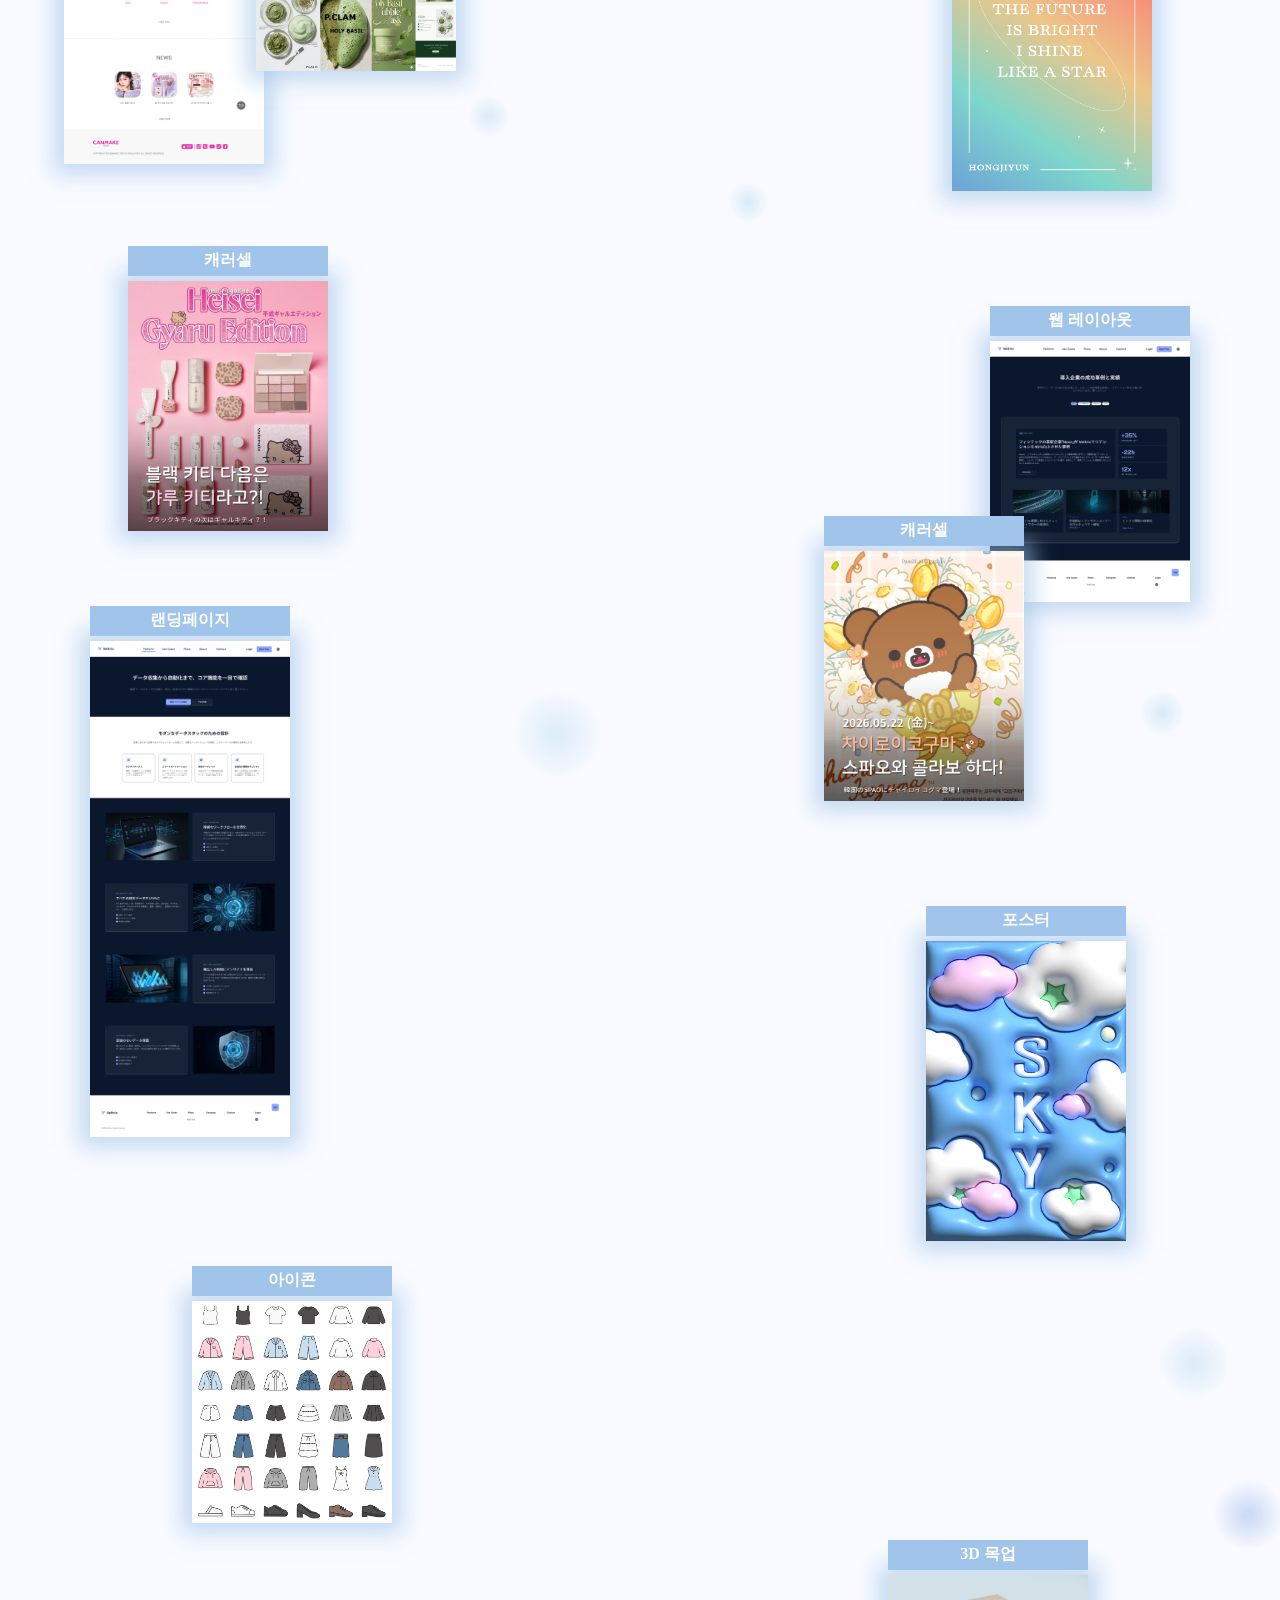
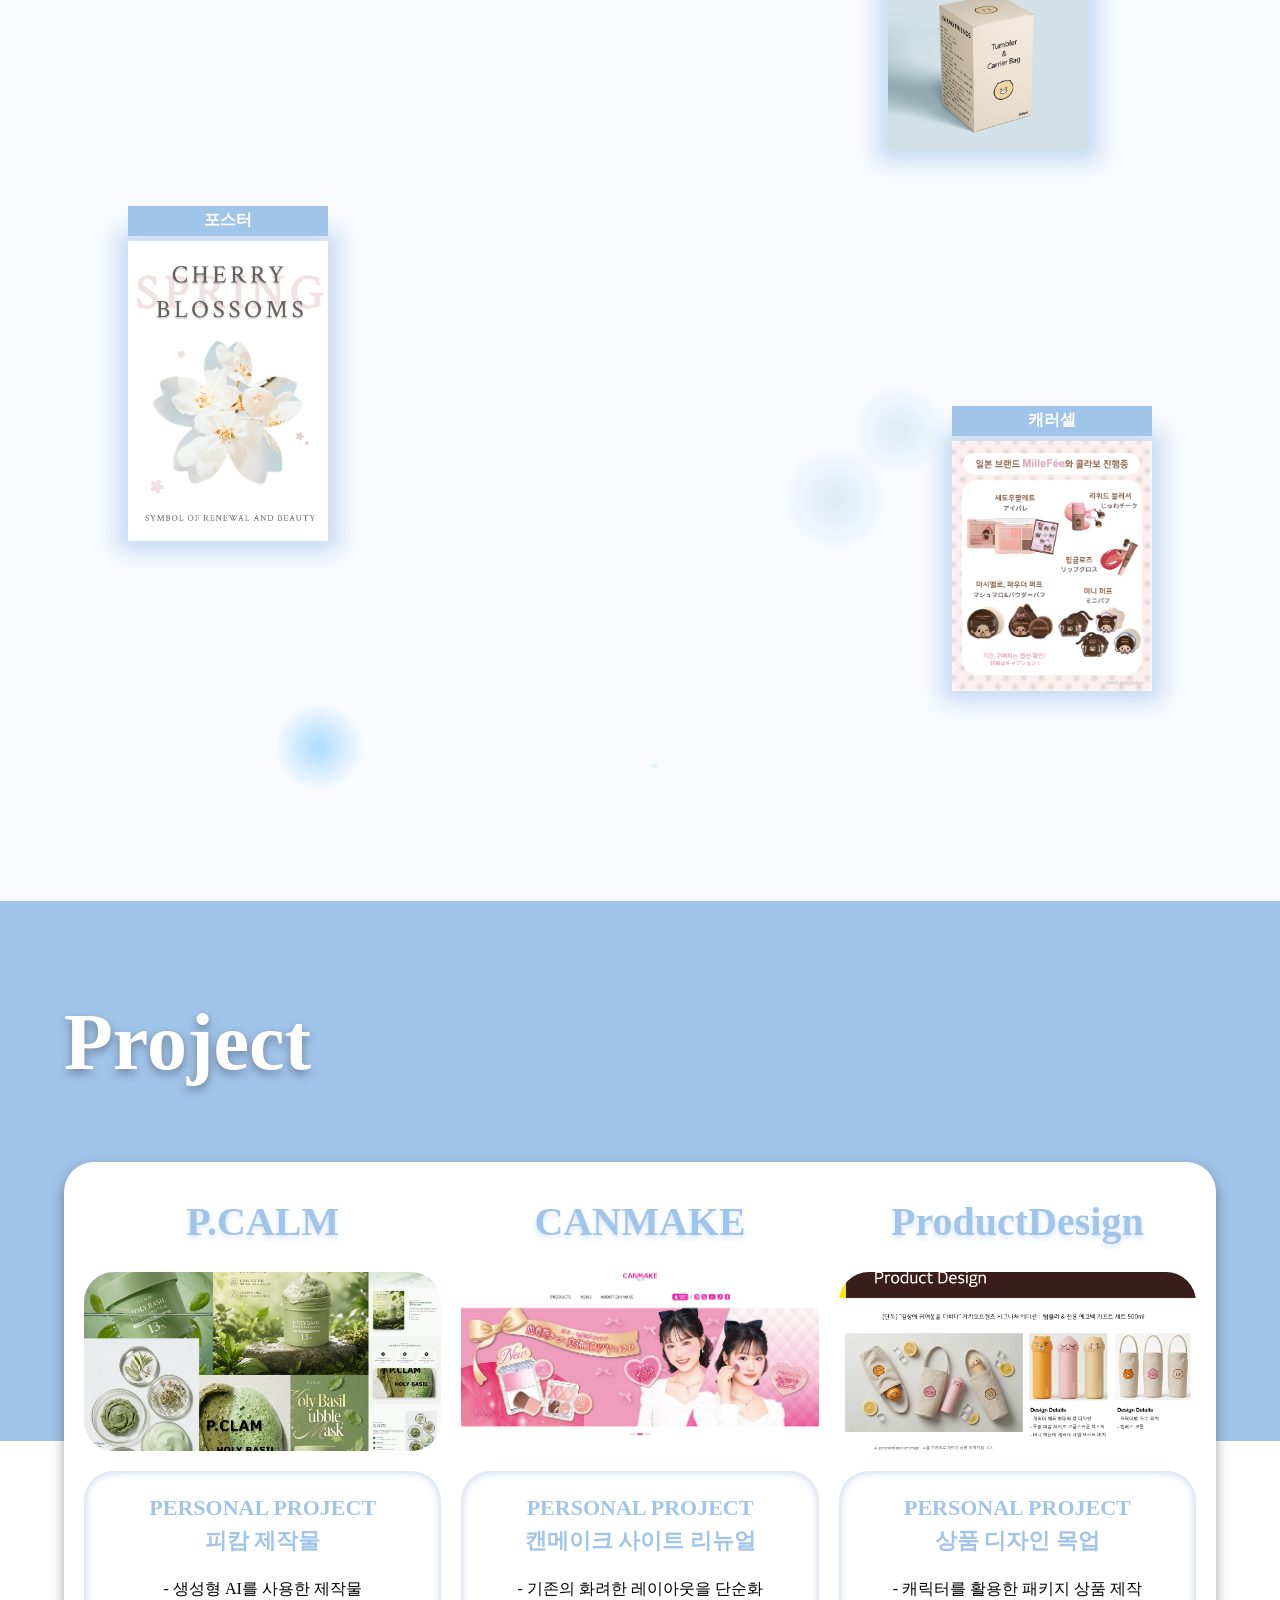
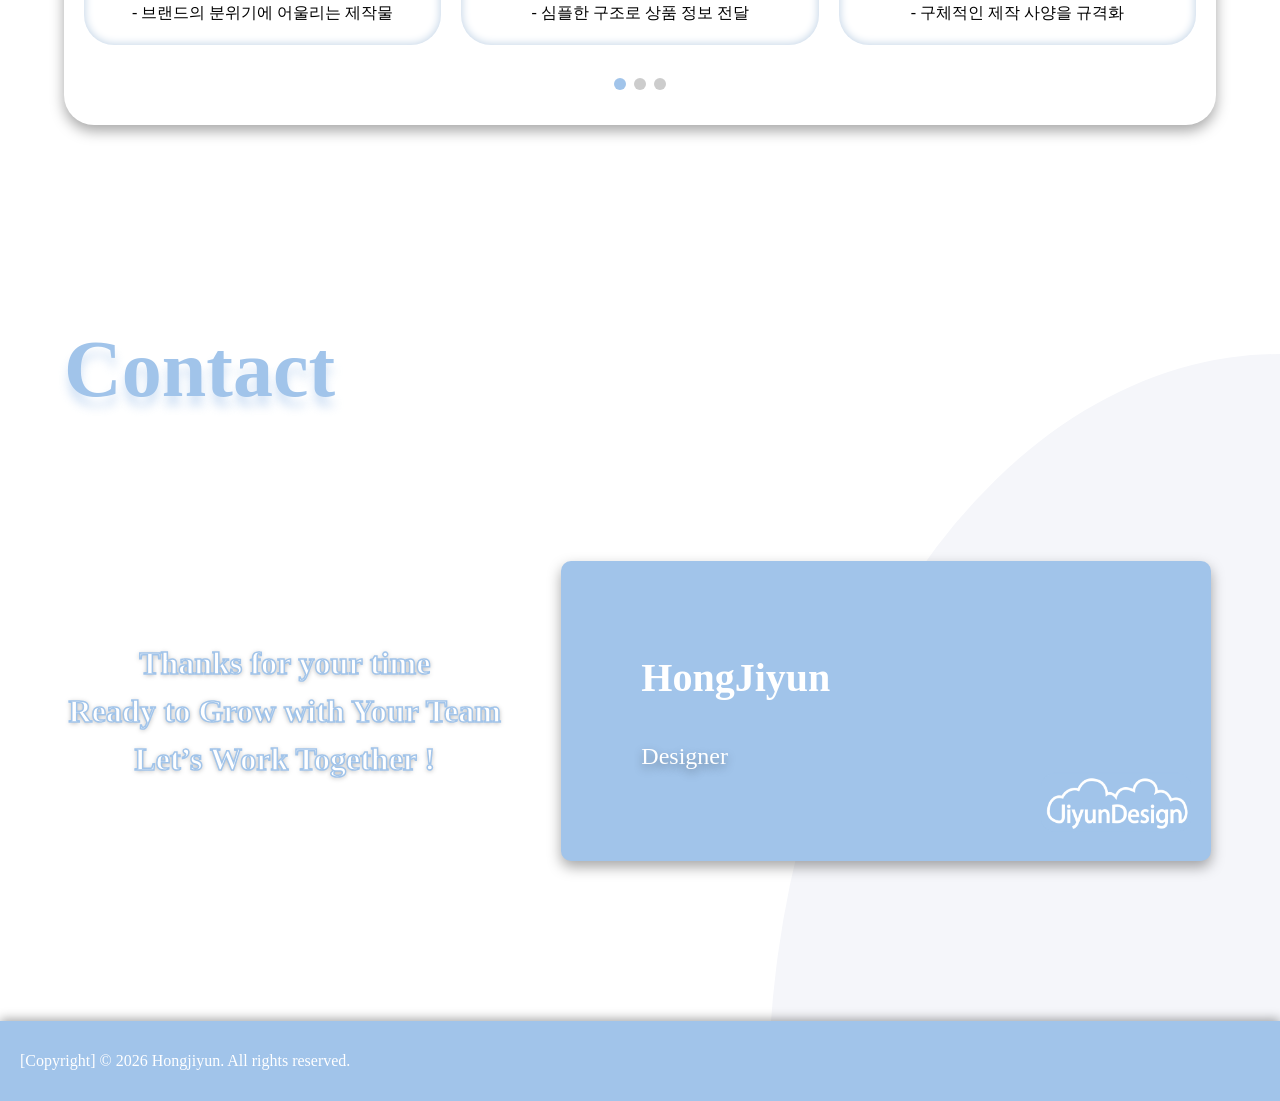
==== commit 19d64045: "Add files via upload" ====
--- a/index.html
+++ b/index.html
@@ -352,12 +352,12 @@
                 target="_blank"
                 class="mainbox_link"
               >
-                <div class="swiper_tilte">Kakao ProductDesign</div>
+                <div class="swiper_tilte">ProductDesign</div>
                 <div class="swiper_img_box swiper_img_box3"></div>
                 <div class="swiper_about_box">
                   <div class="swiper_about">
                     PERSONAL PROJECT <br />
-                    카카오 프렌즈 상품 디자인 목업
+                    상품 디자인 목업
                   </div>
                   <h4>
                     - 캐릭터를 활용한 패키지 상품 제작<br />
@@ -457,7 +457,7 @@
                 target="_blank"
                 class="mainbox_link"
               >
-                <div class="swiper_tilte">Kakao ProductDesign</div>
+                <div class="swiper_tilte">Product Design</div>
                 <div class="swiper_img_box swiper_img_box3"></div>
                 <div class="swiper_about_box">
                   <div class="swiper_about">
